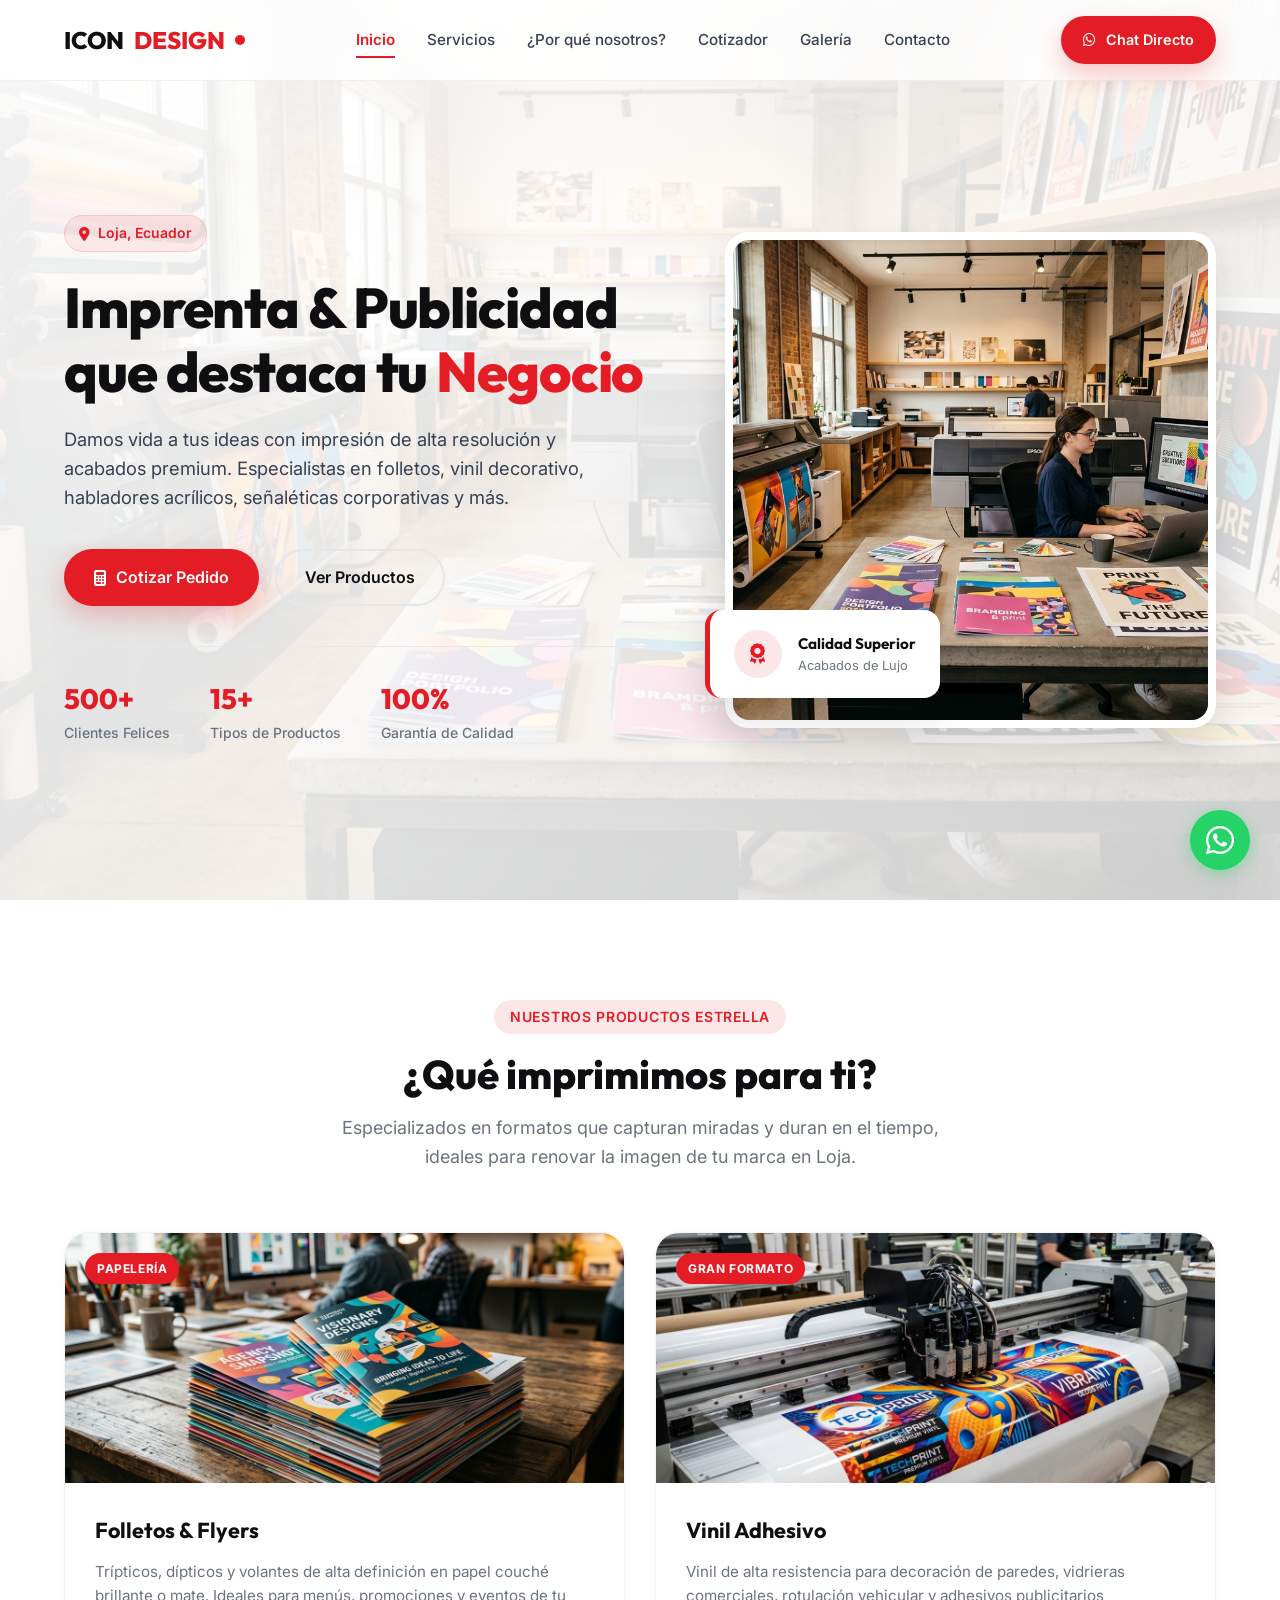
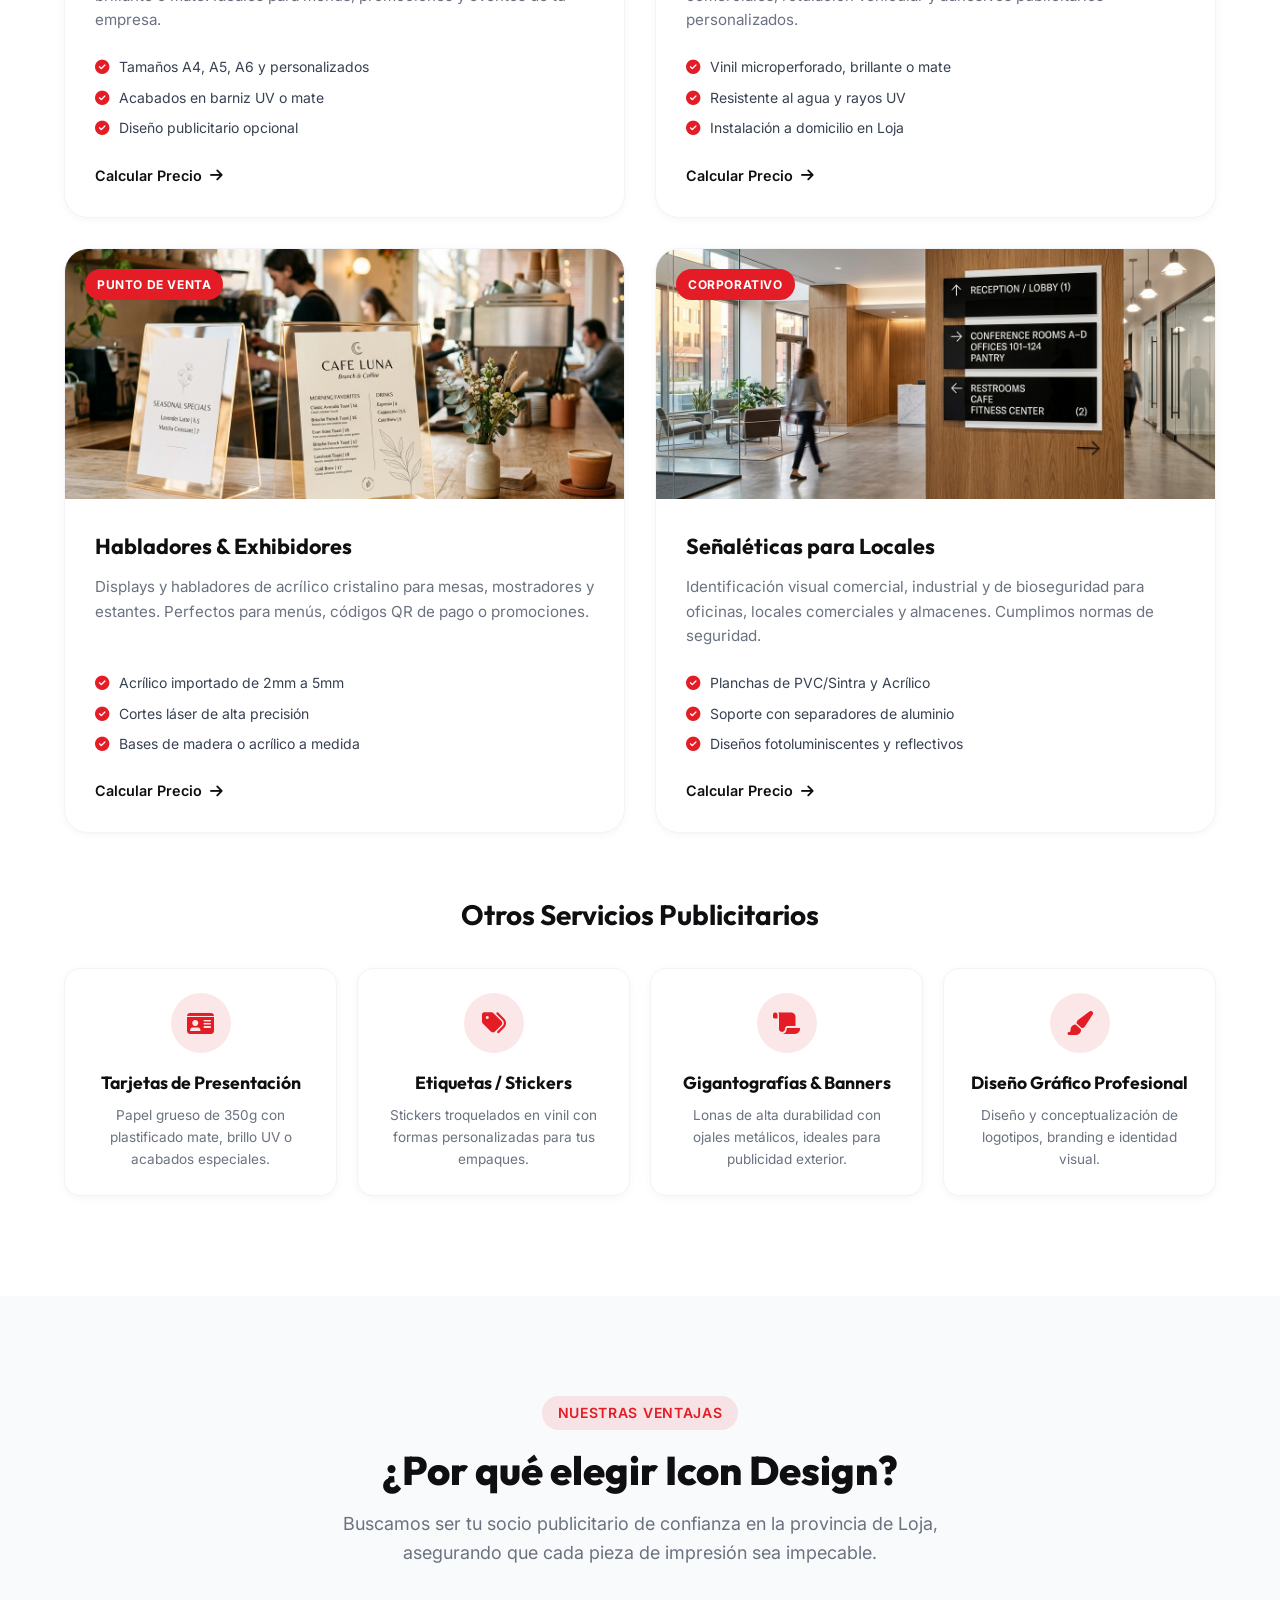
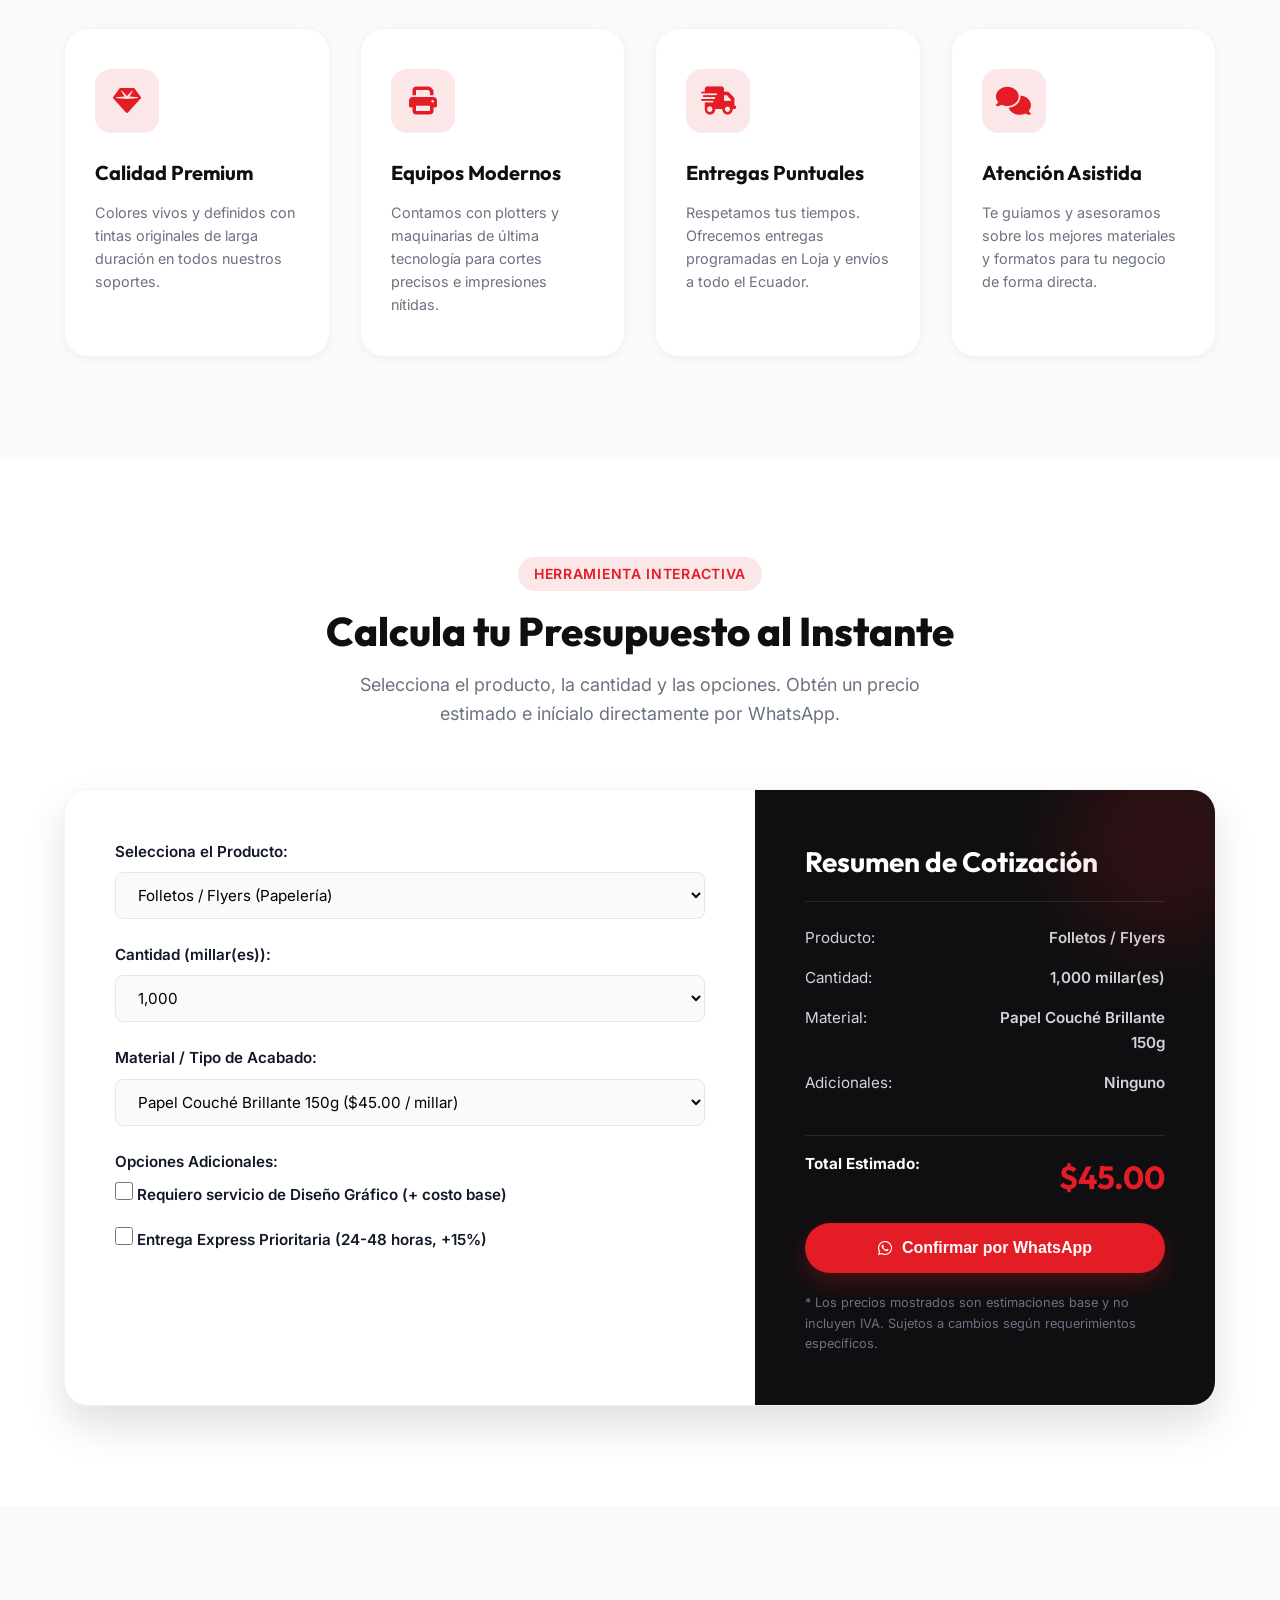
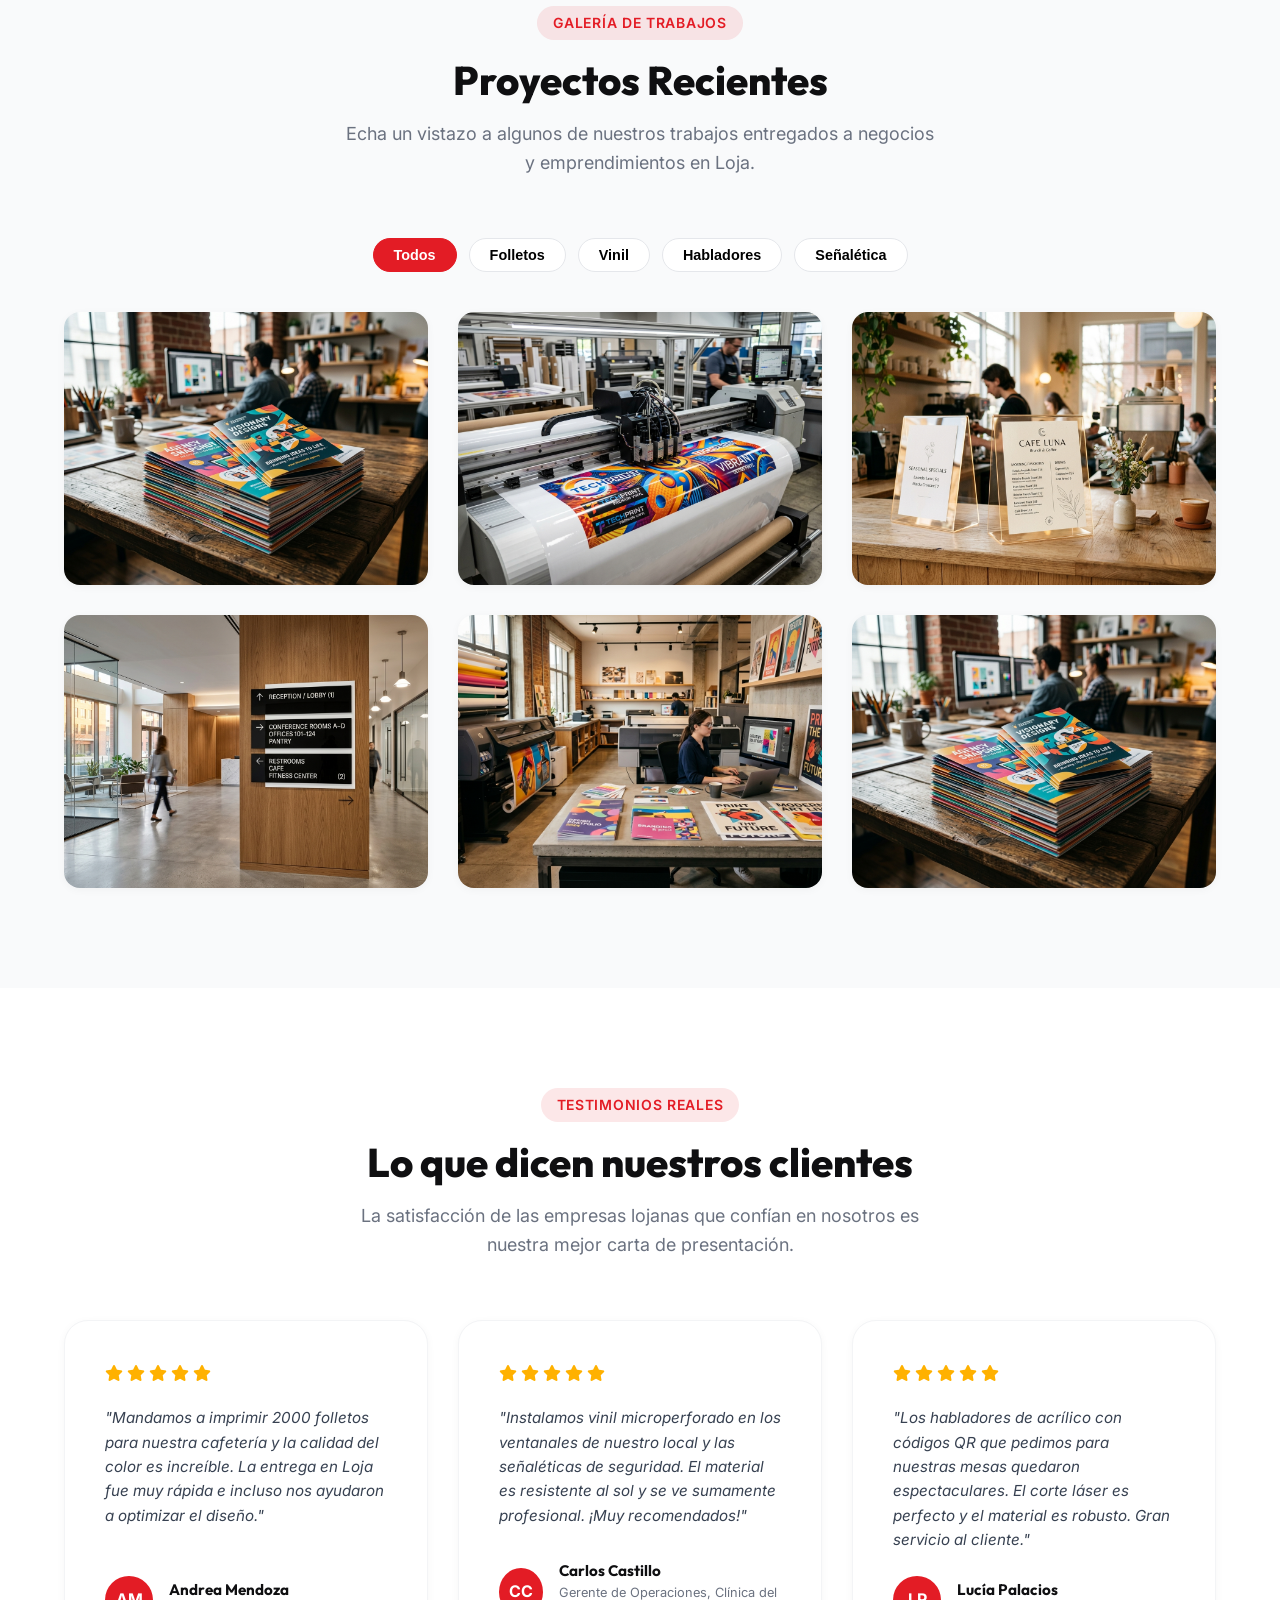
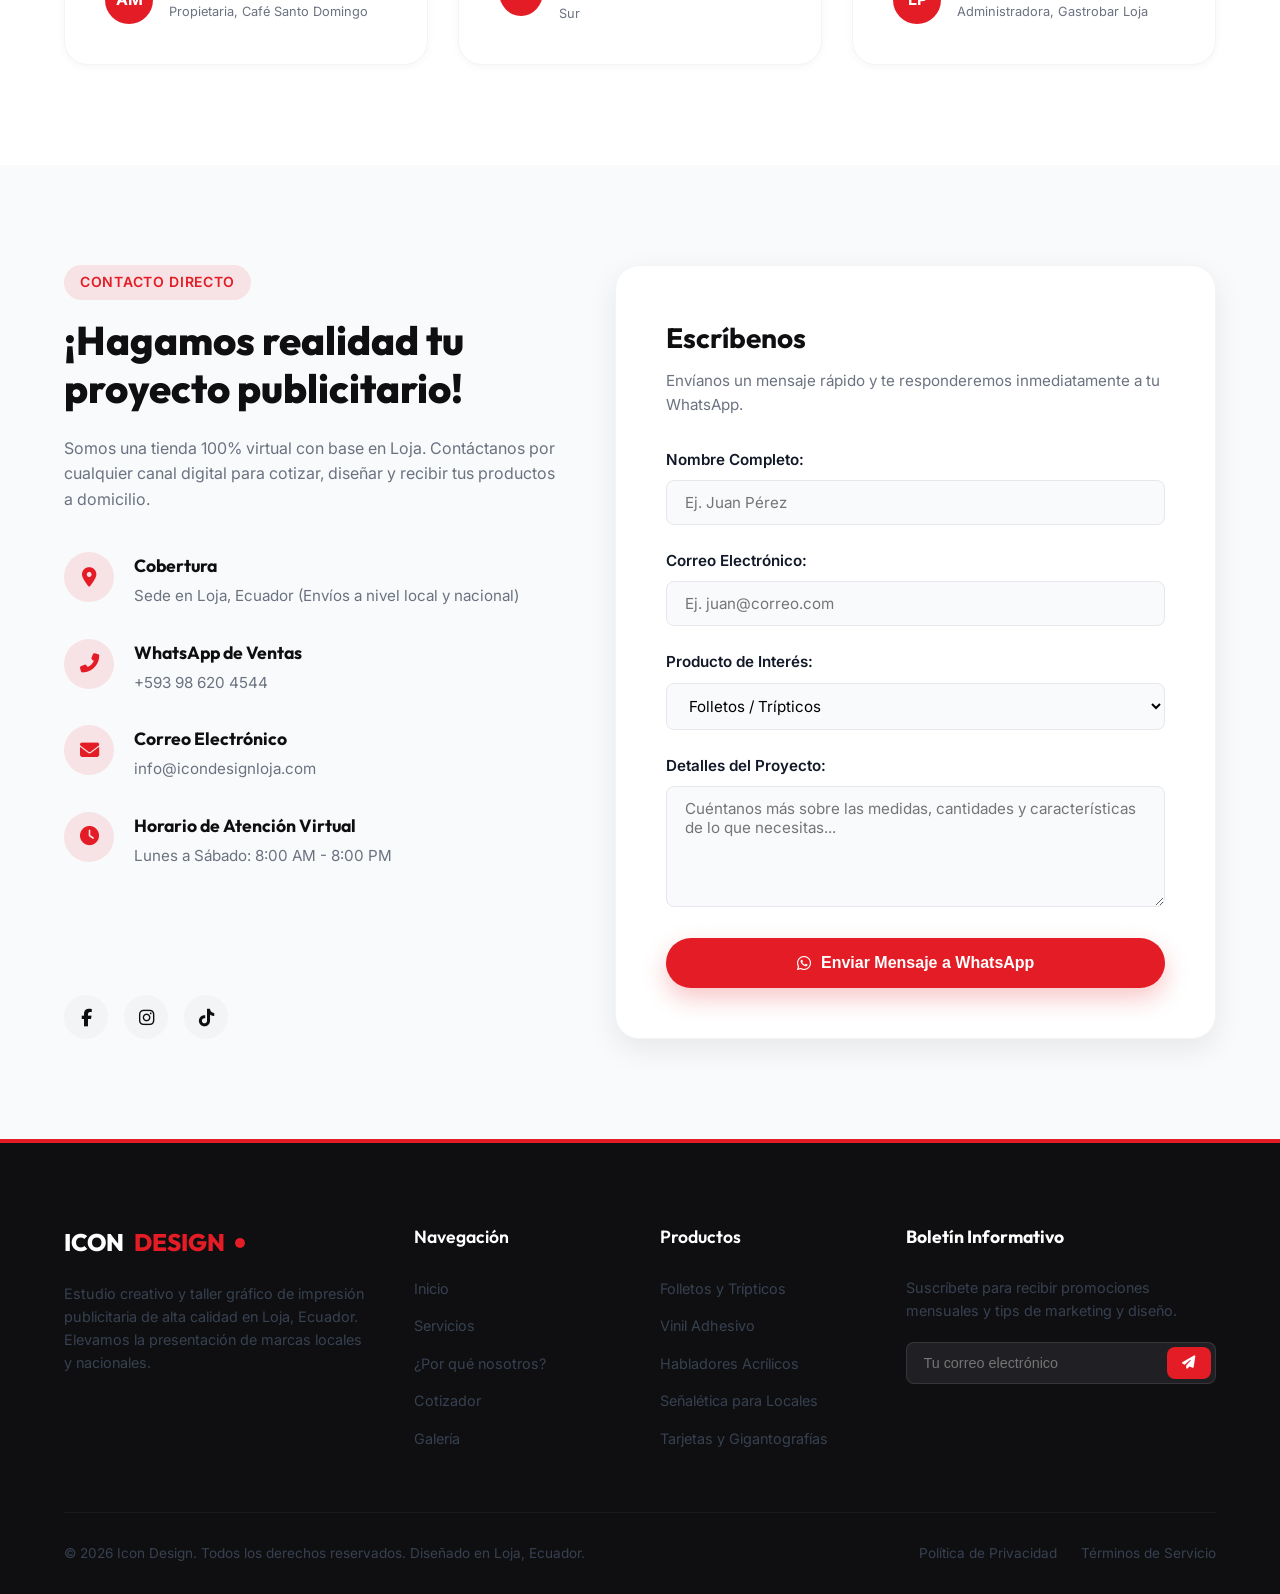
==== index.html @ 3ec3d358 "Estructura Incial" ====
<!DOCTYPE html>
<html lang="es">
<head>
    <meta charset="UTF-8">
    <meta name="viewport" content="width=device-width, initial-scale=1.0">
    <title>Icon Design - Imprenta & Publicidad en Loja, Ecuador</title>
    <meta name="description" content="Diseño e impresión publicitaria de alta calidad en Loja, Ecuador. Expertos en folletos, vinil adhesivo, habladores, señaléticas para locales y más. ¡Cotiza hoy mismo!">
    <meta name="keywords" content="imprenta loja, publicidad loja, impresion folletos loja, vinil publicitario loja, habladores acrilico, senaletica locales, diseno grafico loja, icon design loja">
    <meta name="author" content="Icon Design">
    
    <!-- Open Graph Meta Tags -->
    <meta property="og:title" content="Icon Design | Publicidad e Imprenta en Loja">
    <meta property="og:description" content="Expertos en folletos, vinil, habladores y señaléticas. Impresión premium con envíos a nivel nacional.">
    <meta property="og:type" content="website">
    <meta property="og:image" content="assets/hero.jpg">
    
    <!-- Favicon -->
    <link rel="shortcut icon" href="favicon.ico" type="image/x-icon">
    
    <!-- FontAwesome for Icons -->
    <link rel="stylesheet" href="https://cdnjs.cloudflare.com/ajax/libs/font-awesome/6.4.0/css/all.min.css">
    
    <!-- Custom CSS -->
    <link rel="stylesheet" href="css/style.css">
</head>
<body>

    <!-- Header Navigation -->
    <header class="header" id="header">
        <div class="container">
            <div class="nav-wrapper">
                <a href="#inicio" class="logo" id="logoLink">
                    ICON <span>DESIGN</span><span class="logo-dot"></span>
                </a>
                
                <nav class="nav-menu" id="navMenu">
                    <a href="#inicio" class="nav-link active">Inicio</a>
                    <a href="#servicios" class="nav-link">Servicios</a>
                    <a href="#elegirnos" class="nav-link">¿Por qué nosotros?</a>
                    <a href="#cotizador" class="nav-link">Cotizador</a>
                    <a href="#galeria" class="nav-link">Galería</a>
                    <a href="#contacto" class="nav-link">Contacto</a>
                </nav>
                
                <div class="nav-cta">
                    <a href="https://wa.me/593986204544?text=Hola,%20quisiera%20saber%20mas%20informacion%20de%20sus%20servicios" target="_blank" class="btn btn-primary nav-btn" id="headerWhatsappBtn">
                        <i class="fab fa-whatsapp"></i> Chat Directo
                    </a>
                </div>
                
                <button class="menu-toggle" id="menuToggle" aria-label="Abrir Menú de Navegación">
                    <i class="fas fa-bars"></i>
                </button>
            </div>
        </div>
    </header>

    <!-- Hero Section -->
    <section class="hero" id="inicio">
        <div class="container">
            <div class="hero-grid">
                <div class="hero-content">
                    <div class="hero-location" id="heroLocationTag">
                        <i class="fas fa-map-marker-alt"></i> Loja, Ecuador
                    </div>
                    <h1 class="hero-title" id="heroHeading">
                        Imprenta & Publicidad que destaca tu <span>Negocio</span>
                    </h1>
                    <p class="hero-description" id="heroDesc">
                        Damos vida a tus ideas con impresión de alta resolución y acabados premium. Especialistas en folletos, vinil decorativo, habladores acrílicos, señaléticas corporativas y más.
                    </p>
                    <div class="hero-actions">
                        <a href="#cotizador" class="btn btn-primary" id="heroPrimaryCta">
                            <i class="fas fa-calculator"></i> Cotizar Pedido
                        </a>
                        <a href="#servicios" class="btn btn-secondary" id="heroSecondaryCta">
                            Ver Productos
                        </a>
                    </div>
                    <div class="hero-stats">
                        <div class="stat-item">
                            <h4 id="statProjects">500+</h4>
                            <p>Clientes Felices</p>
                        </div>
                        <div class="stat-item">
                            <h4 id="statProductsQty">15+</h4>
                            <p>Tipos de Productos</p>
                        </div>
                        <div class="stat-item">
                            <h4 id="statQuality">100%</h4>
                            <p>Garantía de Calidad</p>
                        </div>
                    </div>
                </div>
                
                <div class="hero-badge-container">
                    <div class="hero-image-wrapper">
                        <img src="assets/hero.jpg" alt="Estudio de Impresión Icon Design en Loja" id="heroMainImage">
                    </div>
                    <div class="hero-floating-badge" id="heroFloatingWidget">
                        <div class="floating-icon">
                            <i class="fas fa-award"></i>
                        </div>
                        <div class="floating-text">
                            <h5>Calidad Superior</h5>
                            <p>Acabados de Lujo</p>
                        </div>
                    </div>
                </div>
            </div>
        </div>
    </section>

    <!-- Services / Products Section -->
    <section class="section" id="servicios">
        <div class="container">
            <div class="text-center">
                <span class="badge">Nuestros Productos Estrella</span>
                <h2 class="section-title" id="servicesTitle">¿Qué imprimimos para ti?</h2>
                <p class="section-subtitle" id="servicesSub">Especializados en formatos que capturan miradas y duran en el tiempo, ideales para renovar la imagen de tu marca en Loja.</p>
            </div>
            
            <div class="services-grid">
                <!-- Product 1: Folletos -->
                <div class="service-card" id="cardFolletos">
                    <div class="service-img-wrapper">
                        <span class="service-tag">Papelería</span>
                        <img src="assets/folletos.jpg" alt="Impresión de folletos y flyers premium">
                    </div>
                    <div class="service-content">
                        <h3 class="service-title">Folletos & Flyers</h3>
                        <p class="service-description">Trípticos, dípticos y volantes de alta definición en papel couché brillante o mate. Ideales para menús, promociones y eventos de tu empresa.</p>
                        <ul class="service-features">
                            <li><i class="fas fa-check-circle"></i> Tamaños A4, A5, A6 y personalizados</li>
                            <li><i class="fas fa-check-circle"></i> Acabados en barniz UV o mate</li>
                            <li><i class="fas fa-check-circle"></i> Diseño publicitario opcional</li>
                        </ul>
                        <a href="#cotizador" class="service-link">Calcular Precio <i class="fas fa-arrow-right"></i></a>
                    </div>
                </div>
                
                <!-- Product 2: Vinil -->
                <div class="service-card" id="cardVinil">
                    <div class="service-img-wrapper">
                        <span class="service-tag">Gran Formato</span>
                        <img src="assets/vinil.jpg" alt="Vinil adhesivo publicitario y decorativo">
                    </div>
                    <div class="service-content">
                        <h3 class="service-title">Vinil Adhesivo</h3>
                        <p class="service-description">Vinil de alta resistencia para decoración de paredes, vidrieras comerciales, rotulación vehicular y adhesivos publicitarios personalizados.</p>
                        <ul class="service-features">
                            <li><i class="fas fa-check-circle"></i> Vinil microperforado, brillante o mate</li>
                            <li><i class="fas fa-check-circle"></i> Resistente al agua y rayos UV</li>
                            <li><i class="fas fa-check-circle"></i> Instalación a domicilio en Loja</li>
                        </ul>
                        <a href="#cotizador" class="service-link">Calcular Precio <i class="fas fa-arrow-right"></i></a>
                    </div>
                </div>
                
                <!-- Product 3: Habladores -->
                <div class="service-card" id="cardHabladores">
                    <div class="service-img-wrapper">
                        <span class="service-tag">Punto de Venta</span>
                        <img src="assets/habladores.jpg" alt="Habladores y exhibidores acrílicos para locales">
                    </div>
                    <div class="service-content">
                        <h3 class="service-title">Habladores & Exhibidores</h3>
                        <p class="service-description">Displays y habladores de acrílico cristalino para mesas, mostradores y estantes. Perfectos para menús, códigos QR de pago o promociones.</p>
                        <ul class="service-features">
                            <li><i class="fas fa-check-circle"></i> Acrílico importado de 2mm a 5mm</li>
                            <li><i class="fas fa-check-circle"></i> Cortes láser de alta precisión</li>
                            <li><i class="fas fa-check-circle"></i> Bases de madera o acrílico a medida</li>
                        </ul>
                        <a href="#cotizador" class="service-link">Calcular Precio <i class="fas fa-arrow-right"></i></a>
                    </div>
                </div>
                
                <!-- Product 4: Señaléticas -->
                <div class="service-card" id="cardSenaletica">
                    <div class="service-img-wrapper">
                        <span class="service-tag">Corporativo</span>
                        <img src="assets/senaletica.jpg" alt="Señalética e identificación para locales y oficinas">
                    </div>
                    <div class="service-content">
                        <h3 class="service-title">Señaléticas para Locales</h3>
                        <p class="service-description">Identificación visual comercial, industrial y de bioseguridad para oficinas, locales comerciales y almacenes. Cumplimos normas de seguridad.</p>
                        <ul class="service-features">
                            <li><i class="fas fa-check-circle"></i> Planchas de PVC/Sintra y Acrílico</li>
                            <li><i class="fas fa-check-circle"></i> Soporte con separadores de aluminio</li>
                            <li><i class="fas fa-check-circle"></i> Diseños fotoluminiscentes y reflectivos</li>
                        </ul>
                        <a href="#cotizador" class="service-link">Calcular Precio <i class="fas fa-arrow-right"></i></a>
                    </div>
                </div>
            </div>

            <!-- Additional Products Grid -->
            <h3 class="other-products-title" id="otherProductsHeader">Otros Servicios Publicitarios</h3>
            <div class="other-grid">
                <div class="other-card" id="otherCardTarjetas">
                    <div class="other-icon"><i class="fas fa-id-card"></i></div>
                    <h4>Tarjetas de Presentación</h4>
                    <p>Papel grueso de 350g con plastificado mate, brillo UV o acabados especiales.</p>
                </div>
                <div class="other-card" id="otherCardEtiquetas">
                    <div class="other-icon"><i class="fas fa-tags"></i></div>
                    <h4>Etiquetas / Stickers</h4>
                    <p>Stickers troquelados en vinil con formas personalizadas para tus empaques.</p>
                </div>
                <div class="other-card" id="otherCardBanners">
                    <div class="other-icon"><i class="fas fa-scroll"></i></div>
                    <h4>Gigantografías & Banners</h4>
                    <p>Lonas de alta durabilidad con ojales metálicos, ideales para publicidad exterior.</p>
                </div>
                <div class="other-card" id="otherCardDiseno">
                    <div class="other-icon"><i class="fas fa-paint-brush"></i></div>
                    <h4>Diseño Gráfico Profesional</h4>
                    <p>Diseño y conceptualización de logotipos, branding e identidad visual.</p>
                </div>
            </div>
        </div>
    </section>

    <!-- Why Choose Us Section -->
    <section class="section section-bg" id="elegirnos">
        <div class="container">
            <div class="text-center">
                <span class="badge">Nuestras Ventajas</span>
                <h2 class="section-title" id="whyUsTitle">¿Por qué elegir Icon Design?</h2>
                <p class="section-subtitle" id="whyUsSub">Buscamos ser tu socio publicitario de confianza en la provincia de Loja, asegurando que cada pieza de impresión sea impecable.</p>
            </div>
            
            <div class="features-grid">
                <div class="feature-box" id="featBoxCalidad">
                    <div class="feature-icon-wrapper"><i class="fas fa-gem"></i></div>
                    <h3>Calidad Premium</h3>
                    <p>Colores vivos y definidos con tintas originales de larga duración en todos nuestros soportes.</p>
                </div>
                
                <div class="feature-box" id="featBoxEquipos">
                    <div class="feature-icon-wrapper"><i class="fas fa-print"></i></div>
                    <h3>Equipos Modernos</h3>
                    <p>Contamos con plotters y maquinarias de última tecnología para cortes precisos e impresiones nítidas.</p>
                </div>
                
                <div class="feature-box" id="featBoxRapidez">
                    <div class="feature-icon-wrapper"><i class="fas fa-shipping-fast"></i></div>
                    <h3>Entregas Puntuales</h3>
                    <p>Respetamos tus tiempos. Ofrecemos entregas programadas en Loja y envíos a todo el Ecuador.</p>
                </div>
                
                <div class="feature-box" id="featBoxSoporte">
                    <div class="feature-icon-wrapper"><i class="fas fa-comments"></i></div>
                    <h3>Atención Asistida</h3>
                    <p>Te guiamos y asesoramos sobre los mejores materiales y formatos para tu negocio de forma directa.</p>
                </div>
            </div>
        </div>
    </section>

    <!-- Price Calculator Section -->
    <section class="section" id="cotizador">
        <div class="container">
            <div class="text-center">
                <span class="badge">Herramienta Interactiva</span>
                <h2 class="section-title" id="calcTitle">Calcula tu Presupuesto al Instante</h2>
                <p class="section-subtitle" id="calcSub">Selecciona el producto, la cantidad y las opciones. Obtén un precio estimado e inícialo directamente por WhatsApp.</p>
            </div>
            
            <div class="calculator-box" id="calculatorWidget">
                <!-- Form Area -->
                <div class="calc-form">
                    <div class="form-group">
                        <label for="calcProduct">Selecciona el Producto:</label>
                        <select class="form-control" id="calcProduct">
                            <option value="folletos">Folletos / Flyers (Papelería)</option>
                            <option value="vinil">Vinil Adhesivo (Gran Formato)</option>
                            <option value="habladores">Habladores Acrílicos (Punto de Venta)</option>
                            <option value="senaletica">Señaléticas / Rótulos (Locales)</option>
                        </select>
                    </div>
                    
                    <div class="form-group">
                        <label for="calcQuantity" id="labelQuantity">Cantidad:</label>
                        <select class="form-control" id="calcQuantity">
                            <!-- Dynamic populated by JS -->
                        </select>
                    </div>
                    
                    <div class="form-group">
                        <label for="calcMaterial">Material / Tipo de Acabado:</label>
                        <select class="form-control" id="calcMaterial">
                            <!-- Dynamic populated by JS -->
                        </select>
                    </div>
                    
                    <div class="form-group">
                        <label>Opciones Adicionales:</label>
                        <div class="checkbox-group">
                            <label class="checkbox-label">
                                <input type="checkbox" id="designService">
                                Requiero servicio de Diseño Gráfico (+ costo base)
                            </label>
                            <label class="checkbox-label">
                                <input type="checkbox" id="fastDelivery">
                                Entrega Express Prioritaria (24-48 horas, +15%)
                            </label>
                        </div>
                    </div>
                </div>
                
                <!-- Summary Area -->
                <div class="calc-summary" id="calculatorSummaryPanel">
                    <div>
                        <h3 class="calc-summary-title">Resumen de Cotización</h3>
                        <ul class="summary-list">
                            <li class="summary-item">
                                <span>Producto:</span>
                                <span id="sumProduct" style="font-weight:600;">Folletos</span>
                            </li>
                            <li class="summary-item">
                                <span>Cantidad:</span>
                                <span id="sumQty" style="font-weight:600;">1,000 millares</span>
                            </li>
                            <li class="summary-item">
                                <span>Material:</span>
                                <span id="sumMaterial" style="font-weight:600; text-align:right; max-width:180px;">Couché 150g</span>
                            </li>
                            <li class="summary-item">
                                <span>Adicionales:</span>
                                <span id="sumExtras" style="font-weight:600;">Ninguno</span>
                            </li>
                        </ul>
                    </div>
                    
                    <div>
                        <div class="summary-item total">
                            <span>Total Estimado:</span>
                            <span id="sumTotal">$0.00</span>
                        </div>
                        <button class="btn btn-primary" id="btnSendQuote" style="width: 100%; margin-top: 20px;">
                            <i class="fab fa-whatsapp"></i> Confirmar por WhatsApp
                        </button>
                        <p class="calc-disclaimer">* Los precios mostrados son estimaciones base y no incluyen IVA. Sujetos a cambios según requerimientos específicos.</p>
                    </div>
                </div>
            </div>
        </div>
    </section>

    <!-- Portfolio Gallery Section -->
    <section class="section section-bg" id="galeria">
        <div class="container">
            <div class="text-center">
                <span class="badge">Galería de Trabajos</span>
                <h2 class="section-title" id="galleryTitle">Proyectos Recientes</h2>
                <p class="section-subtitle" id="gallerySub">Echa un vistazo a algunos de nuestros trabajos entregados a negocios y emprendimientos en Loja.</p>
            </div>
            
            <!-- Filter Controls -->
            <div class="gallery-filters" id="galleryFiltersContainer">
                <button class="filter-btn active" data-filter="all">Todos</button>
                <button class="filter-btn" data-filter="folletos">Folletos</button>
                <button class="filter-btn" data-filter="vinil">Vinil</button>
                <button class="filter-btn" data-filter="habladores">Habladores</button>
                <button class="filter-btn" data-filter="senaletica">Señalética</button>
            </div>
            
            <!-- Gallery Grid -->
            <div class="gallery-grid" id="galleryItemsContainer">
                <!-- Item 1: Folletos -->
                <div class="gallery-item" data-category="folletos" id="galItem1">
                    <img src="assets/folletos.jpg" alt="Impresión de folletos corporativos para marca local">
                    <div class="gallery-overlay">
                        <div class="gallery-info">
                            <p>Folletos</p>
                            <h4>Dípticos Corporativos</h4>
                        </div>
                    </div>
                </div>
                
                <!-- Item 2: Vinil -->
                <div class="gallery-item" data-category="vinil" id="galItem2">
                    <img src="assets/vinil.jpg" alt="Vinil impreso a gran escala e instalado">
                    <div class="gallery-overlay">
                        <div class="gallery-info">
                            <p>Vinil</p>
                            <h4>Vinil Adhesivo de Pared</h4>
                        </div>
                    </div>
                </div>
                
                <!-- Item 3: Habladores -->
                <div class="gallery-item" data-category="habladores" id="galItem3">
                    <img src="assets/habladores.jpg" alt="Habladores en mesas de restaurante en Loja">
                    <div class="gallery-overlay">
                        <div class="gallery-info">
                            <p>Habladores</p>
                            <h4>Menús QR en Acrílico</h4>
                        </div>
                    </div>
                </div>
                
                <!-- Item 4: Senaletica -->
                <div class="gallery-item" data-category="senaletica" id="galItem4">
                    <img src="assets/senaletica.jpg" alt="Señalética interior instalada en oficinas">
                    <div class="gallery-overlay">
                        <div class="gallery-info">
                            <p>Señalética</p>
                            <h4>Señalética Corporativa PVC</h4>
                        </div>
                    </div>
                </div>
                
                <!-- Item 5: Hero / Estudio -->
                <div class="gallery-item" data-category="vinil" id="galItem5">
                    <img src="assets/hero.jpg" alt="Impresiones en plotter listas para entrega">
                    <div class="gallery-overlay">
                        <div class="gallery-info">
                            <p>Vinil</p>
                            <h4>Impresión de Gran Resolución</h4>
                        </div>
                    </div>
                </div>
                
                <!-- Item 6: Folletos 2 (Re-used for completeness) -->
                <div class="gallery-item" data-category="folletos" id="galItem6">
                    <img src="assets/folletos.jpg" alt="Volantes publicitarios promocionales">
                    <div class="gallery-overlay">
                        <div class="gallery-info">
                            <p>Folletos</p>
                            <h4>Flyers Promocionales 150g</h4>
                        </div>
                    </div>
                </div>
            </div>
        </div>
    </section>

    <!-- Testimonials Section -->
    <section class="section" id="testimonios">
        <div class="container">
            <div class="text-center">
                <span class="badge">Testimonios Reales</span>
                <h2 class="section-title" id="testimonialsTitle">Lo que dicen nuestros clientes</h2>
                <p class="section-subtitle" id="testimonialsSub">La satisfacción de las empresas lojanas que confían en nosotros es nuestra mejor carta de presentación.</p>
            </div>
            
            <div class="testimonials-grid" id="testimonialsContainer">
                <!-- Testimonial 1 -->
                <div class="testimonial-card" id="testCard1">
                    <div>
                        <div class="testimonial-stars">
                            <i class="fas fa-star"></i>
                            <i class="fas fa-star"></i>
                            <i class="fas fa-star"></i>
                            <i class="fas fa-star"></i>
                            <i class="fas fa-star"></i>
                        </div>
                        <p class="testimonial-text">"Mandamos a imprimir 2000 folletos para nuestra cafetería y la calidad del color es increíble. La entrega en Loja fue muy rápida e incluso nos ayudaron a optimizar el diseño."</p>
                    </div>
                    <div class="testimonial-user">
                        <div class="user-avatar">AM</div>
                        <div class="user-info">
                            <h5>Andrea Mendoza</h5>
                            <p>Propietaria, Café Santo Domingo</p>
                        </div>
                    </div>
                </div>
                
                <!-- Testimonial 2 -->
                <div class="testimonial-card" id="testCard2">
                    <div>
                        <div class="testimonial-stars">
                            <i class="fas fa-star"></i>
                            <i class="fas fa-star"></i>
                            <i class="fas fa-star"></i>
                            <i class="fas fa-star"></i>
                            <i class="fas fa-star"></i>
                        </div>
                        <p class="testimonial-text">"Instalamos vinil microperforado en los ventanales de nuestro local y las señaléticas de seguridad. El material es resistente al sol y se ve sumamente profesional. ¡Muy recomendados!"</p>
                    </div>
                    <div class="testimonial-user">
                        <div class="user-avatar">CC</div>
                        <div class="user-info">
                            <h5>Carlos Castillo</h5>
                            <p>Gerente de Operaciones, Clínica del Sur</p>
                        </div>
                    </div>
                </div>
                
                <!-- Testimonial 3 -->
                <div class="testimonial-card" id="testCard3">
                    <div>
                        <div class="testimonial-stars">
                            <i class="fas fa-star"></i>
                            <i class="fas fa-star"></i>
                            <i class="fas fa-star"></i>
                            <i class="fas fa-star"></i>
                            <i class="fas fa-star"></i>
                        </div>
                        <p class="testimonial-text">"Los habladores de acrílico con códigos QR que pedimos para nuestras mesas quedaron espectaculares. El corte láser es perfecto y el material es robusto. Gran servicio al cliente."</p>
                    </div>
                    <div class="testimonial-user">
                        <div class="user-avatar">LP</div>
                        <div class="user-info">
                            <h5>Lucía Palacios</h5>
                            <p>Administradora, Gastrobar Loja</p>
                        </div>
                    </div>
                </div>
            </div>
        </div>
    </section>

    <!-- Contact & Location Section -->
    <section class="section section-bg" id="contacto">
        <div class="container">
            <div class="contact-grid">
                <!-- Details & Maps -->
                <div class="contact-info" id="contactDetailsPanel">
                    <div>
                        <span class="badge">Contacto Directo</span>
                        <h2 class="section-title" style="text-align: left; margin-bottom: 24px;">¡Hagamos realidad tu proyecto publicitario!</h2>
                        <p style="color: var(--gray-500); margin-bottom: 40px;">Somos una tienda 100% virtual con base en Loja. Contáctanos por cualquier canal digital para cotizar, diseñar y recibir tus productos a domicilio.</p>
                        
                        <div class="contact-item">
                            <div class="contact-item-icon"><i class="fas fa-map-marker-alt"></i></div>
                            <div class="contact-item-text">
                                <h4>Cobertura</h4>
                                <p>Sede en Loja, Ecuador (Envíos a nivel local y nacional)</p>
                            </div>
                        </div>
                        
                        <div class="contact-item">
                            <div class="contact-item-icon"><i class="fas fa-phone-alt"></i></div>
                            <div class="contact-item-text">
                                <h4>WhatsApp de Ventas</h4>
                                <p>+593 98 620 4544</p>
                            </div>
                        </div>
                        
                        <div class="contact-item">
                            <div class="contact-item-icon"><i class="fas fa-envelope"></i></div>
                            <div class="contact-item-text">
                                <h4>Correo Electrónico</h4>
                                <p>info@icondesignloja.com</p>
                            </div>
                        </div>
                        
                        <div class="contact-item">
                            <div class="contact-item-icon"><i class="fas fa-clock"></i></div>
                            <div class="contact-item-text">
                                <h4>Horario de Atención Virtual</h4>
                                <p>Lunes a Sábado: 8:00 AM - 8:00 PM</p>
                            </div>
                        </div>
                    </div>
                    
                    <div class="social-links">
                        <a href="https://facebook.com" target="_blank" class="social-btn" aria-label="Siguenos en Facebook"><i class="fab fa-facebook-f"></i></a>
                        <a href="https://instagram.com" target="_blank" class="social-btn" aria-label="Siguenos en Instagram"><i class="fab fa-instagram"></i></a>
                        <a href="https://tiktok.com" target="_blank" class="social-btn" aria-label="Siguenos en TikTok"><i class="fab fa-tiktok"></i></a>
                    </div>
                </div>
                
                <!-- Contact Form Box -->
                <div class="contact-form-box" id="contactFormContainer">
                    <h3>Escríbenos</h3>
                    <p>Envíanos un mensaje rápido y te responderemos inmediatamente a tu WhatsApp.</p>
                    
                    <form id="contactForm">
                        <div class="form-group">
                            <label for="contactName">Nombre Completo:</label>
                            <input type="text" class="form-control" id="contactName" placeholder="Ej. Juan Pérez" required>
                        </div>
                        
                        <div class="form-group">
                            <label for="contactEmail">Correo Electrónico:</label>
                            <input type="email" class="form-control" id="contactEmail" placeholder="Ej. juan@correo.com" required>
                        </div>
                        
                        <div class="form-group">
                            <label for="contactProductType">Producto de Interés:</label>
                            <select class="form-control" id="contactProductType">
                                <option value="Folletos">Folletos / Trípticos</option>
                                <option value="Vinil Publicitario">Vinil Publicitario / Decorativo</option>
                                <option value="Habladores">Habladores / Exhibidores Acrílicos</option>
                                <option value="Señalética">Señalética de Seguridad o Local</option>
                                <option value="Otro">Otro producto / Consulta general</option>
                            </select>
                        </div>
                        
                        <div class="form-group">
                            <label for="contactMessage">Detalles del Proyecto:</label>
                            <textarea class="form-control" id="contactMessage" rows="5" placeholder="Cuéntanos más sobre las medidas, cantidades y características de lo que necesitas..." required></textarea>
                        </div>
                        
                        <button type="submit" class="btn btn-primary" style="width: 100%;" id="btnSubmitContactForm">
                            <i class="fab fa-whatsapp"></i> Enviar Mensaje a WhatsApp
                        </button>
                    </form>
                </div>
            </div>
        </div>
    </section>

    <!-- Footer Section -->
    <footer class="footer" id="footer">
        <div class="container">
            <div class="footer-grid">
                <div class="footer-brand">
                    <a href="#inicio" class="logo">
                        ICON <span>DESIGN</span><span class="logo-dot"></span>
                    </a>
                    <p style="margin-top: 15px;">Estudio creativo y taller gráfico de impresión publicitaria de alta calidad en Loja, Ecuador. Elevamos la presentación de marcas locales y nacionales.</p>
                </div>
                
                <div class="footer-links">
                    <h4>Navegación</h4>
                    <ul>
                        <li><a href="#inicio">Inicio</a></li>
                        <li><a href="#servicios">Servicios</a></li>
                        <li><a href="#elegirnos">¿Por qué nosotros?</a></li>
                        <li><a href="#cotizador">Cotizador</a></li>
                        <li><a href="#galeria">Galería</a></li>
                    </ul>
                </div>
                
                <div class="footer-links">
                    <h4>Productos</h4>
                    <ul>
                        <li><a href="#servicios">Folletos y Trípticos</a></li>
                        <li><a href="#servicios">Vinil Adhesivo</a></li>
                        <li><a href="#servicios">Habladores Acrílicos</a></li>
                        <li><a href="#servicios">Señalética para Locales</a></li>
                        <li><a href="#servicios">Tarjetas y Gigantografías</a></li>
                    </ul>
                </div>
                
                <div class="footer-newsletter">
                    <h4>Boletín Informativo</h4>
                    <p>Suscríbete para recibir promociones mensuales y tips de marketing y diseño.</p>
                    <form class="newsletter-form" id="newsletterForm" onsubmit="event.preventDefault(); alert('¡Gracias por suscribirte!'); this.reset();">
                        <input type="email" placeholder="Tu correo electrónico" aria-label="Tu correo electrónico" required>
                        <button type="submit" class="newsletter-btn" aria-label="Suscribirse"><i class="fas fa-paper-plane"></i></button>
                    </form>
                </div>
            </div>
            
            <div class="footer-bottom">
                <p>&copy; 2026 Icon Design. Todos los derechos reservados. Diseñado en Loja, Ecuador.</p>
                <div class="footer-bottom-links">
                    <a href="#">Política de Privacidad</a>
                    <a href="#">Términos de Servicio</a>
                </div>
            </div>
        </div>
    </footer>

    <!-- Floating WhatsApp Button -->
    <a href="https://wa.me/593986204544?text=Hola%20Icon%20Design,%20quisiera%20hacer%20una%20consulta." target="_blank" class="whatsapp-float" aria-label="Escríbenos por WhatsApp" id="floatingWhatsappIcon">
        <i class="fab fa-whatsapp"></i>
    </a>

    <!-- Custom JS -->
    <script src="js/main.js"></script>
</body>
</html>
---- css/style.css ----
/* CSS Custom Styles for Icon Design Landing Page */

@import url('https://fonts.googleapis.com/css2?family=Inter:wght@300;400;500;600;700&family=Outfit:wght@400;500;600;700;800&display=swap');

:root {
    --primary: #e31c25;
    --primary-hover: #c1121b;
    --primary-light: rgba(227, 28, 37, 0.1);
    --primary-glow: rgba(227, 28, 37, 0.4);
    --dark: #0f0f11;
    --dark-light: #1f1f24;
    --light: #ffffff;
    --gray-50: #f9fafb;
    --gray-100: #f3f4f6;
    --gray-200: #e5e7eb;
    --gray-300: #d1d5db;
    --gray-500: #6b7280;
    --gray-700: #374151;
    --gray-900: #111827;
    
    --font-title: 'Outfit', sans-serif;
    --font-body: 'Inter', sans-serif;
    --transition: all 0.4s cubic-bezier(0.16, 1, 0.3, 1);
    --shadow-sm: 0 2px 8px rgba(0,0,0,0.04);
    --shadow-md: 0 10px 30px rgba(0,0,0,0.08);
    --shadow-lg: 0 20px 40px rgba(0,0,0,0.12);
    --shadow-primary: 0 10px 25px rgba(227, 28, 37, 0.25);
    
    --border-radius-sm: 8px;
    --border-radius-md: 16px;
    --border-radius-lg: 24px;
    --border-radius-full: 9999px;
}

/* Base Styles */
* {
    margin: 0;
    padding: 0;
    box-sizing: border-box;
}

html {
    scroll-behavior: smooth;
    scroll-padding-top: 80px;
}

body {
    font-family: var(--font-body);
    background-color: var(--light);
    color: var(--gray-700);
    line-height: 1.6;
    overflow-x: hidden;
}

h1, h2, h3, h4, h5, h6 {
    font-family: var(--font-title);
    color: var(--dark);
    font-weight: 700;
}

a {
    text-decoration: none;
    color: inherit;
    transition: var(--transition);
}

img {
    max-width: 100%;
    height: auto;
    display: block;
}

/* Custom Scrollbar */
::-webkit-scrollbar {
    width: 8px;
}
::-webkit-scrollbar-track {
    background: var(--gray-100);
}
::-webkit-scrollbar-thumb {
    background: var(--gray-300);
    border-radius: var(--border-radius-full);
}
::-webkit-scrollbar-thumb:hover {
    background: var(--primary);
}

/* Utilities */
.container {
    width: 100%;
    max-width: 1200px;
    margin: 0 auto;
    padding: 0 24px;
}

.section {
    padding: 100px 0;
}

.section-bg {
    background-color: var(--gray-50);
}

.text-center {
    text-align: center;
}

.badge {
    display: inline-block;
    padding: 6px 16px;
    background-color: var(--primary-light);
    color: var(--primary);
    border-radius: var(--border-radius-full);
    font-size: 0.875rem;
    font-weight: 600;
    letter-spacing: 0.05em;
    text-transform: uppercase;
    margin-bottom: 16px;
}

.section-title {
    font-size: 2.5rem;
    font-weight: 800;
    margin-bottom: 16px;
    line-height: 1.2;
}

.section-subtitle {
    font-size: 1.125rem;
    color: var(--gray-500);
    max-width: 600px;
    margin: 0 auto 60px auto;
}

/* Buttons */
.btn {
    display: inline-flex;
    align-items: center;
    justify-content: center;
    gap: 10px;
    padding: 14px 28px;
    font-size: 1rem;
    font-weight: 600;
    border-radius: var(--border-radius-full);
    transition: var(--transition);
    cursor: pointer;
    border: 2px solid transparent;
}

.btn-primary {
    background-color: var(--primary);
    color: var(--light);
    box-shadow: var(--shadow-primary);
}

.btn-primary:hover {
    background-color: var(--primary-hover);
    transform: translateY(-2px);
    box-shadow: 0 12px 30px rgba(227, 28, 37, 0.35);
}

.btn-secondary {
    background-color: transparent;
    color: var(--dark);
    border-color: var(--gray-200);
}

.btn-secondary:hover {
    background-color: var(--gray-50);
    border-color: var(--dark);
    transform: translateY(-2px);
}

.btn-white {
    background-color: var(--light);
    color: var(--dark);
    box-shadow: var(--shadow-md);
}

.btn-white:hover {
    background-color: var(--gray-100);
    transform: translateY(-2px);
}

.btn-outline-white {
    background-color: transparent;
    color: var(--light);
    border-color: rgba(255,255,255,0.4);
}

.btn-outline-white:hover {
    background-color: var(--light);
    color: var(--dark);
    border-color: var(--light);
    transform: translateY(-2px);
}

/* Header & Navigation */
.header {
    position: fixed;
    top: 0;
    left: 0;
    width: 100%;
    z-index: 1000;
    background-color: rgba(255, 255, 255, 0.8);
    backdrop-filter: blur(16px);
    -webkit-backdrop-filter: blur(16px);
    border-bottom: 1px solid rgba(0, 0, 0, 0.05);
    transition: var(--transition);
}

.header.scrolled {
    background-color: var(--light);
    box-shadow: var(--shadow-sm);
    padding: 10px 0;
}

.nav-wrapper {
    display: flex;
    align-items: center;
    justify-content: space-between;
    height: 80px;
    transition: var(--transition);
}

.header.scrolled .nav-wrapper {
    height: 70px;
}

.logo {
    display: flex;
    align-items: center;
    gap: 10px;
    font-family: var(--font-title);
    font-size: 1.5rem;
    font-weight: 800;
    color: var(--dark);
}

.logo span {
    color: var(--primary);
}

.logo-dot {
    width: 10px;
    height: 10px;
    background-color: var(--primary);
    border-radius: 50%;
    display: inline-block;
}

.nav-menu {
    display: flex;
    align-items: center;
    gap: 32px;
}

.nav-link {
    font-size: 0.95rem;
    font-weight: 500;
    color: var(--gray-700);
    position: relative;
    padding: 6px 0;
}

.nav-link::after {
    content: '';
    position: absolute;
    bottom: 0;
    left: 0;
    width: 0;
    height: 2px;
    background-color: var(--primary);
    transition: var(--transition);
}

.nav-link:hover {
    color: var(--primary);
}

.nav-link:hover::after,
.nav-link.active::after {
    width: 100%;
}

.nav-link.active {
    color: var(--primary);
    font-weight: 600;
}

.nav-cta {
    display: flex;
    align-items: center;
    gap: 16px;
}

.nav-btn {
    padding: 10px 20px;
    font-size: 0.9rem;
}

.menu-toggle {
    display: none;
    background: none;
    border: none;
    font-size: 1.5rem;
    color: var(--dark);
    cursor: pointer;
}

/* Hero Section */
.hero {
    position: relative;
    padding-top: 180px;
    padding-bottom: 120px;
    background: linear-gradient(135deg, rgba(255,255,255,0.95) 0%, rgba(255,255,255,0.8) 100%), 
                url('../assets/hero.jpg') no-repeat center center/cover;
    background-attachment: fixed;
    min-height: 100vh;
    display: flex;
    align-items: center;
}

.hero-grid {
    display: grid;
    grid-template-columns: 1.1fr 0.9fr;
    gap: 60px;
    align-items: center;
}

.hero-content {
    animation: fadeInUp 1s ease-out;
}

.hero-location {
    display: inline-flex;
    align-items: center;
    gap: 8px;
    padding: 6px 14px;
    background-color: rgba(227, 28, 37, 0.08);
    border: 1px solid rgba(227, 28, 37, 0.15);
    border-radius: var(--border-radius-full);
    color: var(--primary);
    font-size: 0.875rem;
    font-weight: 600;
    margin-bottom: 24px;
}

.hero-title {
    font-size: 3.5rem;
    line-height: 1.15;
    font-weight: 800;
    margin-bottom: 20px;
    letter-spacing: -0.02em;
}

.hero-title span {
    color: var(--primary);
    position: relative;
    display: inline-block;
}

.hero-title span::after {
    content: '';
    position: absolute;
    bottom: 4px;
    left: 0;
    width: 100%;
    height: 8px;
    background-color: var(--primary-light);
    z-index: -1;
}

.hero-description {
    font-size: 1.15rem;
    color: var(--gray-600);
    margin-bottom: 36px;
    max-width: 550px;
}

.hero-actions {
    display: flex;
    gap: 16px;
    margin-bottom: 40px;
}

.hero-stats {
    display: flex;
    gap: 40px;
    border-top: 1px solid var(--gray-200);
    padding-top: 30px;
}

.stat-item h4 {
    font-size: 1.75rem;
    font-weight: 800;
    color: var(--primary);
}

.stat-item p {
    font-size: 0.875rem;
    color: var(--gray-500);
    font-weight: 500;
}

.hero-badge-container {
    position: relative;
    display: flex;
    justify-content: center;
    align-items: center;
    animation: float 6s ease-in-out infinite;
}

.hero-image-wrapper {
    position: relative;
    border-radius: var(--border-radius-lg);
    overflow: hidden;
    box-shadow: var(--shadow-lg);
    border: 8px solid var(--light);
}

.hero-image-wrapper img {
    width: 100%;
    height: 480px;
    object-fit: cover;
    transition: var(--transition);
}

.hero-image-wrapper:hover img {
    transform: scale(1.05);
}

.hero-floating-badge {
    position: absolute;
    bottom: 30px;
    left: -20px;
    background-color: var(--light);
    padding: 20px 24px;
    border-radius: var(--border-radius-md);
    box-shadow: var(--shadow-lg);
    display: flex;
    align-items: center;
    gap: 16px;
    border-left: 5px solid var(--primary);
    z-index: 10;
}

.floating-icon {
    width: 48px;
    height: 48px;
    background-color: var(--primary-light);
    border-radius: 50%;
    display: flex;
    align-items: center;
    justify-content: center;
    color: var(--primary);
    font-size: 1.25rem;
}

.floating-text h5 {
    font-size: 0.95rem;
    font-weight: 700;
}

.floating-text p {
    font-size: 0.8rem;
    color: var(--gray-500);
}

/* Services / Products Section */
.services-grid {
    display: grid;
    grid-template-columns: repeat(2, 1fr);
    gap: 30px;
}

.service-card {
    background-color: var(--light);
    border-radius: var(--border-radius-lg);
    overflow: hidden;
    box-shadow: var(--shadow-sm);
    border: 1px solid var(--gray-100);
    transition: var(--transition);
    display: flex;
    flex-direction: column;
}

.service-card:hover {
    transform: translateY(-8px);
    box-shadow: var(--shadow-lg);
    border-color: rgba(227, 28, 37, 0.15);
}

.service-img-wrapper {
    position: relative;
    height: 250px;
    overflow: hidden;
}

.service-img-wrapper img {
    width: 100%;
    height: 100%;
    object-fit: cover;
    transition: var(--transition);
}

.service-card:hover .service-img-wrapper img {
    transform: scale(1.08);
}

.service-tag {
    position: absolute;
    top: 20px;
    left: 20px;
    background-color: var(--primary);
    color: var(--light);
    padding: 6px 12px;
    font-size: 0.75rem;
    font-weight: 700;
    text-transform: uppercase;
    border-radius: var(--border-radius-full);
    letter-spacing: 0.05em;
    z-index: 5;
}

.service-content {
    padding: 30px;
    display: flex;
    flex-direction: column;
    flex-grow: 1;
}

.service-title {
    font-size: 1.35rem;
    margin-bottom: 12px;
    font-weight: 700;
    transition: var(--transition);
}

.service-card:hover .service-title {
    color: var(--primary);
}

.service-description {
    color: var(--gray-500);
    font-size: 0.95rem;
    margin-bottom: 24px;
    flex-grow: 1;
}

.service-features {
    list-style: none;
    margin-bottom: 24px;
    display: flex;
    flex-direction: column;
    gap: 8px;
}

.service-features li {
    display: flex;
    align-items: center;
    gap: 10px;
    font-size: 0.875rem;
    color: var(--gray-700);
}

.service-features li i {
    color: var(--primary);
    font-size: 0.9rem;
}

.service-link {
    display: inline-flex;
    align-items: center;
    gap: 8px;
    font-weight: 600;
    color: var(--dark);
    font-size: 0.9rem;
}

.service-link i {
    transition: var(--transition);
}

.service-card:hover .service-link i {
    transform: translateX(5px);
}

.service-card:hover .service-link {
    color: var(--primary);
}

/* Other Products Grid */
.other-products-title {
    margin-top: 60px;
    margin-bottom: 30px;
    font-size: 1.75rem;
    text-align: center;
}

.other-grid {
    display: grid;
    grid-template-columns: repeat(4, 1fr);
    gap: 20px;
}

.other-card {
    background-color: var(--light);
    padding: 24px;
    border-radius: var(--border-radius-md);
    border: 1px solid var(--gray-100);
    box-shadow: var(--shadow-sm);
    text-align: center;
    transition: var(--transition);
}

.other-card:hover {
    transform: translateY(-5px);
    border-color: rgba(227, 28, 37, 0.2);
    box-shadow: var(--shadow-md);
}

.other-icon {
    width: 60px;
    height: 60px;
    background-color: var(--primary-light);
    color: var(--primary);
    border-radius: 50%;
    display: flex;
    align-items: center;
    justify-content: center;
    font-size: 1.5rem;
    margin: 0 auto 16px auto;
    transition: var(--transition);
}

.other-card:hover .other-icon {
    background-color: var(--primary);
    color: var(--light);
    transform: rotateY(180deg);
}

.other-card h4 {
    font-size: 1.1rem;
    margin-bottom: 8px;
}

.other-card p {
    font-size: 0.85rem;
    color: var(--gray-500);
}

/* Quote Calculator Section */
.calculator-box {
    background-color: var(--light);
    border-radius: var(--border-radius-lg);
    box-shadow: var(--shadow-lg);
    border: 1px solid var(--gray-100);
    overflow: hidden;
    display: grid;
    grid-template-columns: 1.2fr 0.8fr;
}

.calc-form {
    padding: 50px;
}

.calc-summary {
    background-color: var(--dark);
    color: var(--light);
    padding: 50px;
    display: flex;
    flex-direction: column;
    justify-content: space-between;
    position: relative;
    overflow: hidden;
}

.calc-summary::before {
    content: '';
    position: absolute;
    top: -50px;
    right: -50px;
    width: 200px;
    height: 200px;
    background-color: rgba(227, 28, 37, 0.15);
    border-radius: 50%;
    filter: blur(40px);
}

.form-group {
    margin-bottom: 24px;
}

.form-group label {
    display: block;
    font-weight: 600;
    margin-bottom: 8px;
    color: var(--gray-900);
    font-size: 0.95rem;
}

.form-control {
    width: 100%;
    padding: 12px 18px;
    border: 1.5px solid var(--gray-200);
    border-radius: var(--border-radius-sm);
    font-family: var(--font-body);
    font-size: 0.95rem;
    outline: none;
    transition: var(--transition);
    background-color: var(--gray-50);
}

.form-control:focus {
    border-color: var(--primary);
    background-color: var(--light);
    box-shadow: 0 0 0 4px rgba(227, 28, 37, 0.1);
}

.checkbox-group {
    display: flex;
    flex-direction: column;
    gap: 12px;
}

.checkbox-label {
    display: flex;
    align-items: center;
    gap: 10px;
    font-size: 0.95rem;
    cursor: pointer;
    font-weight: 500;
}

.checkbox-label input {
    width: 18px;
    height: 18px;
    accent-color: var(--primary);
    cursor: pointer;
}

.calc-summary-title {
    color: var(--light);
    font-size: 1.75rem;
    margin-bottom: 24px;
    border-bottom: 1px solid rgba(255,255,255,0.1);
    padding-bottom: 16px;
}

.summary-list {
    list-style: none;
    display: flex;
    flex-direction: column;
    gap: 16px;
    margin-bottom: 40px;
}

.summary-item {
    display: flex;
    justify-content: space-between;
    font-size: 0.95rem;
    color: var(--gray-300);
}

.summary-item.total {
    border-top: 1px solid rgba(255,255,255,0.1);
    padding-top: 16px;
    color: var(--light);
    font-weight: 700;
}

.summary-item.total span:last-child {
    font-size: 2rem;
    color: var(--primary);
    font-family: var(--font-title);
}

.calc-disclaimer {
    font-size: 0.8rem;
    color: var(--gray-500);
    margin-top: 20px;
}

/* Why Choose Us Section */
.features-grid {
    display: grid;
    grid-template-columns: repeat(4, 1fr);
    gap: 30px;
}

.feature-box {
    background-color: var(--light);
    padding: 40px 30px;
    border-radius: var(--border-radius-lg);
    box-shadow: var(--shadow-sm);
    border: 1px solid var(--gray-100);
    transition: var(--transition);
    position: relative;
    z-index: 1;
    overflow: hidden;
}

.feature-box::after {
    content: '';
    position: absolute;
    bottom: 0;
    left: 0;
    width: 100%;
    height: 4px;
    background-color: var(--primary);
    transform: scaleX(0);
    transform-origin: left;
    transition: var(--transition);
    z-index: -1;
}

.feature-box:hover::after {
    transform: scaleX(1);
}

.feature-box:hover {
    transform: translateY(-8px);
    box-shadow: var(--shadow-lg);
}

.feature-icon-wrapper {
    width: 64px;
    height: 64px;
    border-radius: var(--border-radius-md);
    background-color: var(--primary-light);
    color: var(--primary);
    display: flex;
    align-items: center;
    justify-content: center;
    font-size: 1.75rem;
    margin-bottom: 24px;
    transition: var(--transition);
}

.feature-box:hover .feature-icon-wrapper {
    background-color: var(--primary);
    color: var(--light);
}

.feature-box h3 {
    font-size: 1.25rem;
    margin-bottom: 12px;
}

.feature-box p {
    font-size: 0.9rem;
    color: var(--gray-500);
}

/* Portfolio / Gallery Section */
.gallery-filters {
    display: flex;
    justify-content: center;
    gap: 12px;
    margin-bottom: 40px;
}

.filter-btn {
    padding: 8px 20px;
    border-radius: var(--border-radius-full);
    border: 1px solid var(--gray-200);
    background-color: var(--light);
    font-size: 0.9rem;
    font-weight: 600;
    cursor: pointer;
    transition: var(--transition);
}

.filter-btn:hover,
.filter-btn.active {
    background-color: var(--primary);
    color: var(--light);
    border-color: var(--primary);
}

.gallery-grid {
    display: grid;
    grid-template-columns: repeat(3, 1fr);
    gap: 30px;
}

.gallery-item {
    position: relative;
    border-radius: var(--border-radius-md);
    overflow: hidden;
    box-shadow: var(--shadow-sm);
    aspect-ratio: 4/3;
    cursor: pointer;
}

.gallery-item img {
    width: 100%;
    height: 100%;
    object-fit: cover;
    transition: var(--transition);
}

.gallery-overlay {
    position: absolute;
    top: 0;
    left: 0;
    width: 100%;
    height: 100%;
    background: linear-gradient(to top, rgba(15,15,17,0.9), rgba(15,15,17,0.3));
    opacity: 0;
    display: flex;
    flex-direction: column;
    justify-content: flex-end;
    padding: 24px;
    transition: var(--transition);
    z-index: 2;
}

.gallery-item:hover img {
    transform: scale(1.1);
}

.gallery-item:hover .gallery-overlay {
    opacity: 1;
}

.gallery-info h4 {
    color: var(--light);
    font-size: 1.15rem;
    margin-bottom: 4px;
}

.gallery-info p {
    color: var(--primary-light);
    font-size: 0.85rem;
    font-weight: 600;
    text-transform: uppercase;
}

/* Testimonials */
.testimonials-grid {
    display: grid;
    grid-template-columns: repeat(3, 1fr);
    gap: 30px;
}

.testimonial-card {
    background-color: var(--light);
    padding: 40px;
    border-radius: var(--border-radius-lg);
    box-shadow: var(--shadow-sm);
    border: 1px solid var(--gray-100);
    display: flex;
    flex-direction: column;
    justify-content: space-between;
}

.testimonial-stars {
    color: #ffb100;
    margin-bottom: 20px;
}

.testimonial-text {
    font-style: italic;
    color: var(--gray-700);
    margin-bottom: 24px;
    font-size: 0.95rem;
}

.testimonial-user {
    display: flex;
    align-items: center;
    gap: 16px;
}

.user-avatar {
    width: 48px;
    height: 48px;
    background-color: var(--primary);
    color: var(--light);
    border-radius: 50%;
    display: flex;
    align-items: center;
    justify-content: center;
    font-weight: 700;
}

.user-info h5 {
    font-size: 0.95rem;
    font-weight: 700;
}

.user-info p {
    font-size: 0.8rem;
    color: var(--gray-500);
}

/* Contact & Info */
.contact-grid {
    display: grid;
    grid-template-columns: 0.9fr 1.1fr;
    gap: 60px;
}

.contact-info {
    display: flex;
    flex-direction: column;
    justify-content: space-between;
}

.contact-item {
    display: flex;
    gap: 20px;
    margin-bottom: 30px;
}

.contact-item-icon {
    width: 50px;
    height: 50px;
    border-radius: 50%;
    background-color: var(--primary-light);
    color: var(--primary);
    display: flex;
    align-items: center;
    justify-content: center;
    font-size: 1.2rem;
    flex-shrink: 0;
}

.contact-item-text h4 {
    font-size: 1.1rem;
    margin-bottom: 4px;
}

.contact-item-text p {
    font-size: 0.95rem;
    color: var(--gray-500);
}

.social-links {
    display: flex;
    gap: 16px;
    margin-top: 20px;
}

.social-btn {
    width: 44px;
    height: 44px;
    border-radius: 50%;
    background-color: var(--gray-100);
    color: var(--dark);
    display: flex;
    align-items: center;
    justify-content: center;
    font-size: 1.1rem;
}

.social-btn:hover {
    background-color: var(--primary);
    color: var(--light);
    transform: translateY(-3px);
}

.contact-map-container {
    height: 250px;
    border-radius: var(--border-radius-md);
    overflow: hidden;
    border: 1px solid var(--gray-200);
    box-shadow: var(--shadow-sm);
    margin-top: 30px;
}

.contact-map-container iframe {
    width: 100%;
    height: 100%;
    border: none;
}

.contact-form-box {
    background-color: var(--light);
    padding: 50px;
    border-radius: var(--border-radius-lg);
    box-shadow: var(--shadow-md);
    border: 1px solid var(--gray-100);
}

.contact-form-box h3 {
    font-size: 1.75rem;
    margin-bottom: 8px;
}

.contact-form-box p {
    color: var(--gray-500);
    font-size: 0.95rem;
    margin-bottom: 30px;
}

/* Footer */
.footer {
    background-color: var(--dark);
    color: var(--gray-400);
    padding: 80px 0 30px 0;
    border-top: 4px solid var(--primary);
}

.footer-grid {
    display: grid;
    grid-template-columns: 1.5fr 1fr 1fr 1.5fr;
    gap: 40px;
    margin-bottom: 60px;
}

.footer-brand .logo {
    color: var(--light);
    margin-bottom: 20px;
}

.footer-brand p {
    font-size: 0.9rem;
    line-height: 1.6;
}

.footer-links h4 {
    color: var(--light);
    font-size: 1.1rem;
    margin-bottom: 24px;
    font-weight: 600;
}

.footer-links ul {
    list-style: none;
    display: flex;
    flex-direction: column;
    gap: 12px;
}

.footer-links a {
    font-size: 0.9rem;
}

.footer-links a:hover {
    color: var(--primary);
    padding-left: 5px;
}

.footer-newsletter h4 {
    color: var(--light);
    font-size: 1.1rem;
    margin-bottom: 24px;
}

.footer-newsletter p {
    font-size: 0.9rem;
    margin-bottom: 20px;
}

.newsletter-form {
    display: flex;
    position: relative;
}

.newsletter-form input {
    width: 100%;
    padding: 12px 60px 12px 16px;
    background-color: var(--dark-light);
    border: 1px solid rgba(255,255,255,0.1);
    color: var(--light);
    border-radius: var(--border-radius-sm);
    outline: none;
    font-size: 0.9rem;
}

.newsletter-form input:focus {
    border-color: var(--primary);
}

.newsletter-btn {
    position: absolute;
    right: 5px;
    top: 5px;
    bottom: 5px;
    background-color: var(--primary);
    color: var(--light);
    border: none;
    width: 44px;
    border-radius: var(--border-radius-sm);
    cursor: pointer;
    display: flex;
    align-items: center;
    justify-content: center;
    transition: var(--transition);
}

.newsletter-btn:hover {
    background-color: var(--primary-hover);
}

.footer-bottom {
    border-top: 1px solid rgba(255,255,255,0.05);
    padding-top: 30px;
    display: flex;
    justify-content: space-between;
    align-items: center;
    font-size: 0.85rem;
}

.footer-bottom-links {
    display: flex;
    gap: 24px;
}

/* Floating WhatsApp Button */
.whatsapp-float {
    position: fixed;
    bottom: 30px;
    right: 30px;
    width: 60px;
    height: 60px;
    background-color: #25d366;
    color: var(--light);
    border-radius: 50%;
    display: flex;
    align-items: center;
    justify-content: center;
    font-size: 2rem;
    box-shadow: 0 4px 15px rgba(37, 211, 102, 0.4);
    z-index: 999;
    transition: var(--transition);
}

.whatsapp-float:hover {
    transform: scale(1.1) rotate(10deg);
    box-shadow: 0 6px 20px rgba(37, 211, 102, 0.6);
}

/* Animations */
@keyframes fadeInUp {
    from {
        opacity: 0;
        transform: translateY(40px);
    }
    to {
        opacity: 1;
        transform: translateY(0);
    }
}

@keyframes float {
    0%, 100% {
        transform: translateY(0);
    }
    50% {
        transform: translateY(-15px);
    }
}

/* Media Queries for Responsiveness */
@media (max-width: 1024px) {
    .hero-grid {
        grid-template-columns: 1fr;
        gap: 40px;
        text-align: center;
    }
    .hero {
        padding-top: 140px;
        padding-bottom: 80px;
    }
    .hero-content {
        display: flex;
        flex-direction: column;
        align-items: center;
    }
    .hero-description {
        margin-left: auto;
        margin-right: auto;
    }
    .hero-actions {
        justify-content: center;
    }
    .hero-stats {
        justify-content: center;
        width: 100%;
    }
    .hero-image-wrapper img {
        height: 380px;
    }
    .calculator-box {
        grid-template-columns: 1fr;
    }
    .calc-summary {
        padding: 40px 50px;
    }
    .features-grid {
        grid-template-columns: repeat(2, 1fr);
    }
    .gallery-grid {
        grid-template-columns: repeat(2, 1fr);
    }
    .contact-grid {
        grid-template-columns: 1fr;
        gap: 40px;
    }
    .footer-grid {
        grid-template-columns: repeat(2, 1fr);
    }
}

@media (max-width: 768px) {
    .nav-menu {
        position: fixed;
        top: 80px;
        left: -100%;
        width: 100%;
        height: calc(100vh - 80px);
        background-color: var(--light);
        flex-direction: column;
        padding: 40px 24px;
        gap: 24px;
        transition: var(--transition);
        box-shadow: 0 10px 15px rgba(0,0,0,0.05);
        align-items: flex-start;
    }
    .nav-menu.active {
        left: 0;
    }
    .menu-toggle {
        display: block;
    }
    .nav-cta {
        display: none;
    }
    .section-title {
        font-size: 2rem;
    }
    .hero-title {
        font-size: 2.5rem;
    }
    .services-grid {
        grid-template-columns: 1fr;
    }
    .other-grid {
        grid-template-columns: repeat(2, 1fr);
    }
    .testimonials-grid {
        grid-template-columns: 1fr;
    }
    .footer-grid {
        grid-template-columns: 1fr;
    }
    .footer-bottom {
        flex-direction: column;
        gap: 16px;
        text-align: center;
    }
}

@media (max-width: 480px) {
    .hero-actions {
        flex-direction: column;
        width: 100%;
        gap: 12px;
    }
    .hero-actions .btn {
        width: 100%;
    }
    .hero-stats {
        flex-direction: column;
        gap: 20px;
    }
    .other-grid {
        grid-template-columns: 1fr;
    }
    .features-grid {
        grid-template-columns: 1fr;
    }
    .gallery-grid {
        grid-template-columns: 1fr;
    }
    .calc-form {
        padding: 30px 20px;
    }
    .calc-summary {
        padding: 30px 20px;
    }
    .contact-form-box {
        padding: 30px 20px;
    }
}
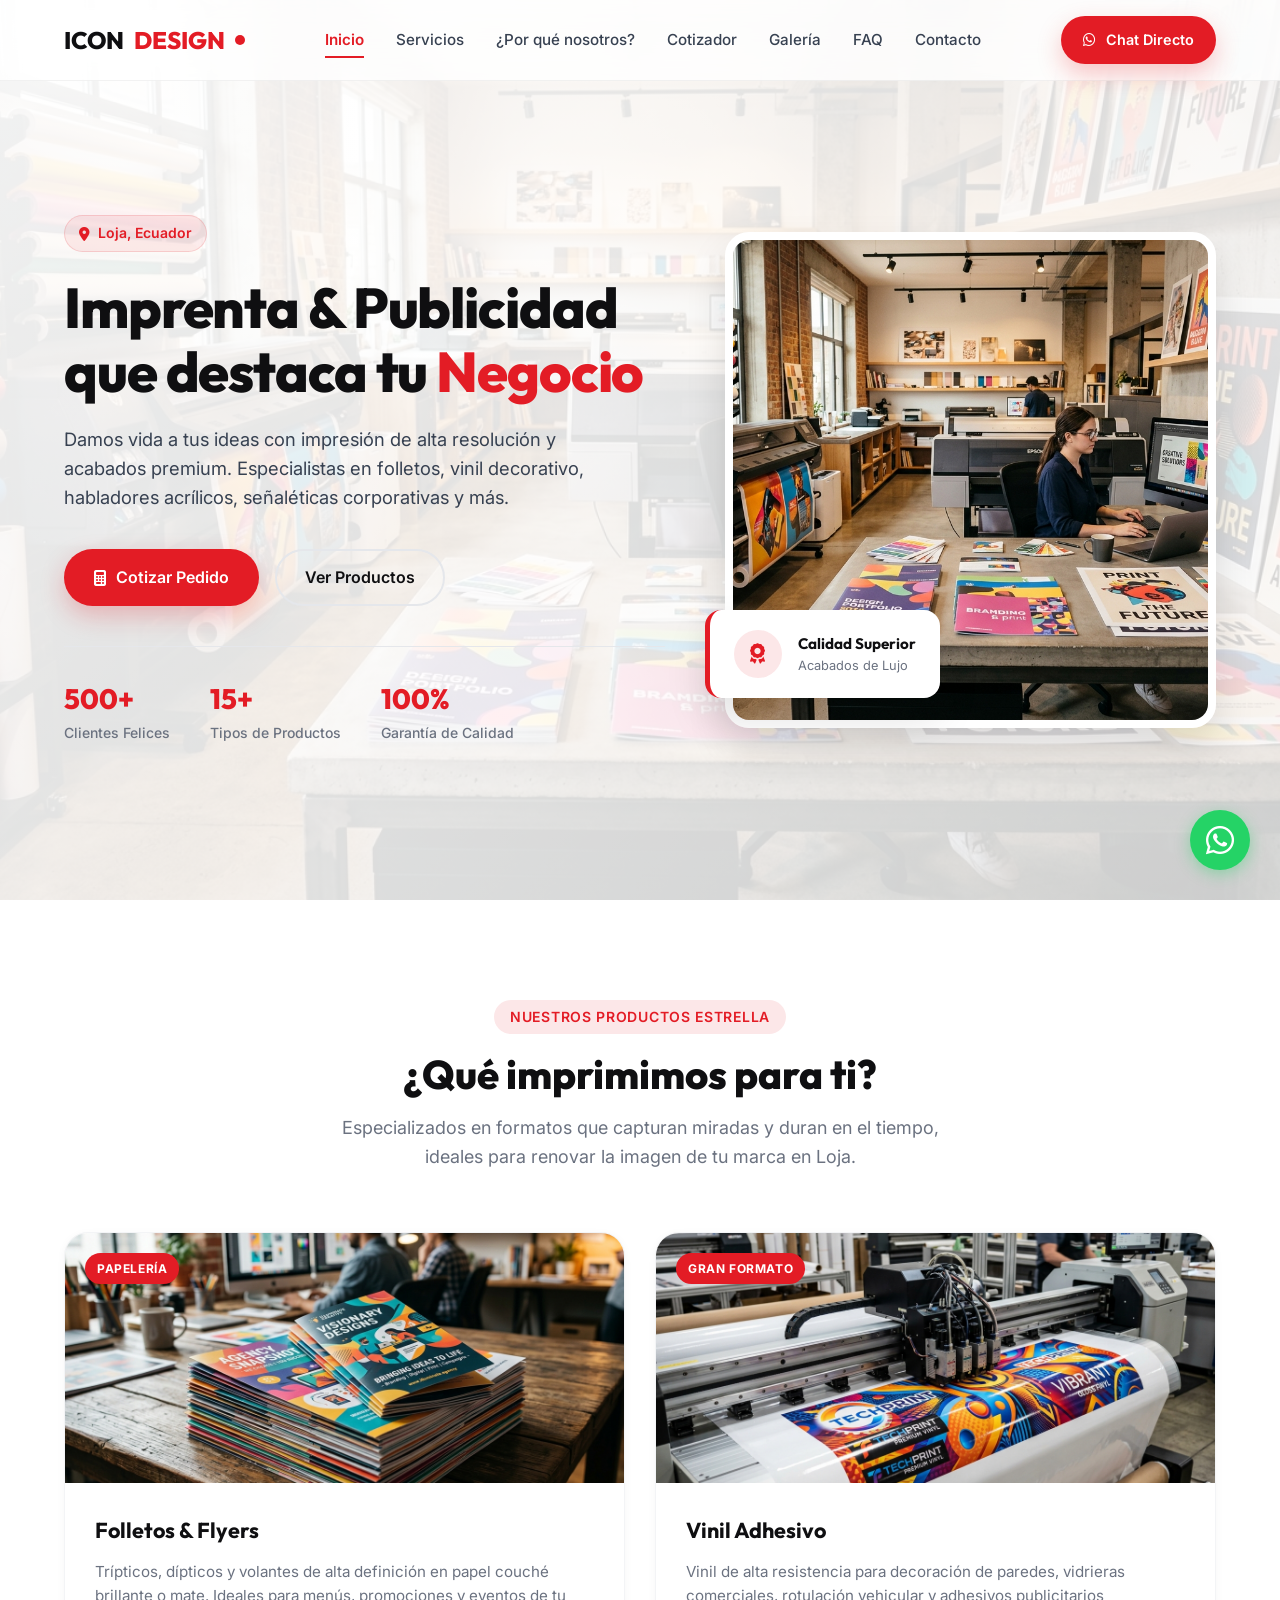
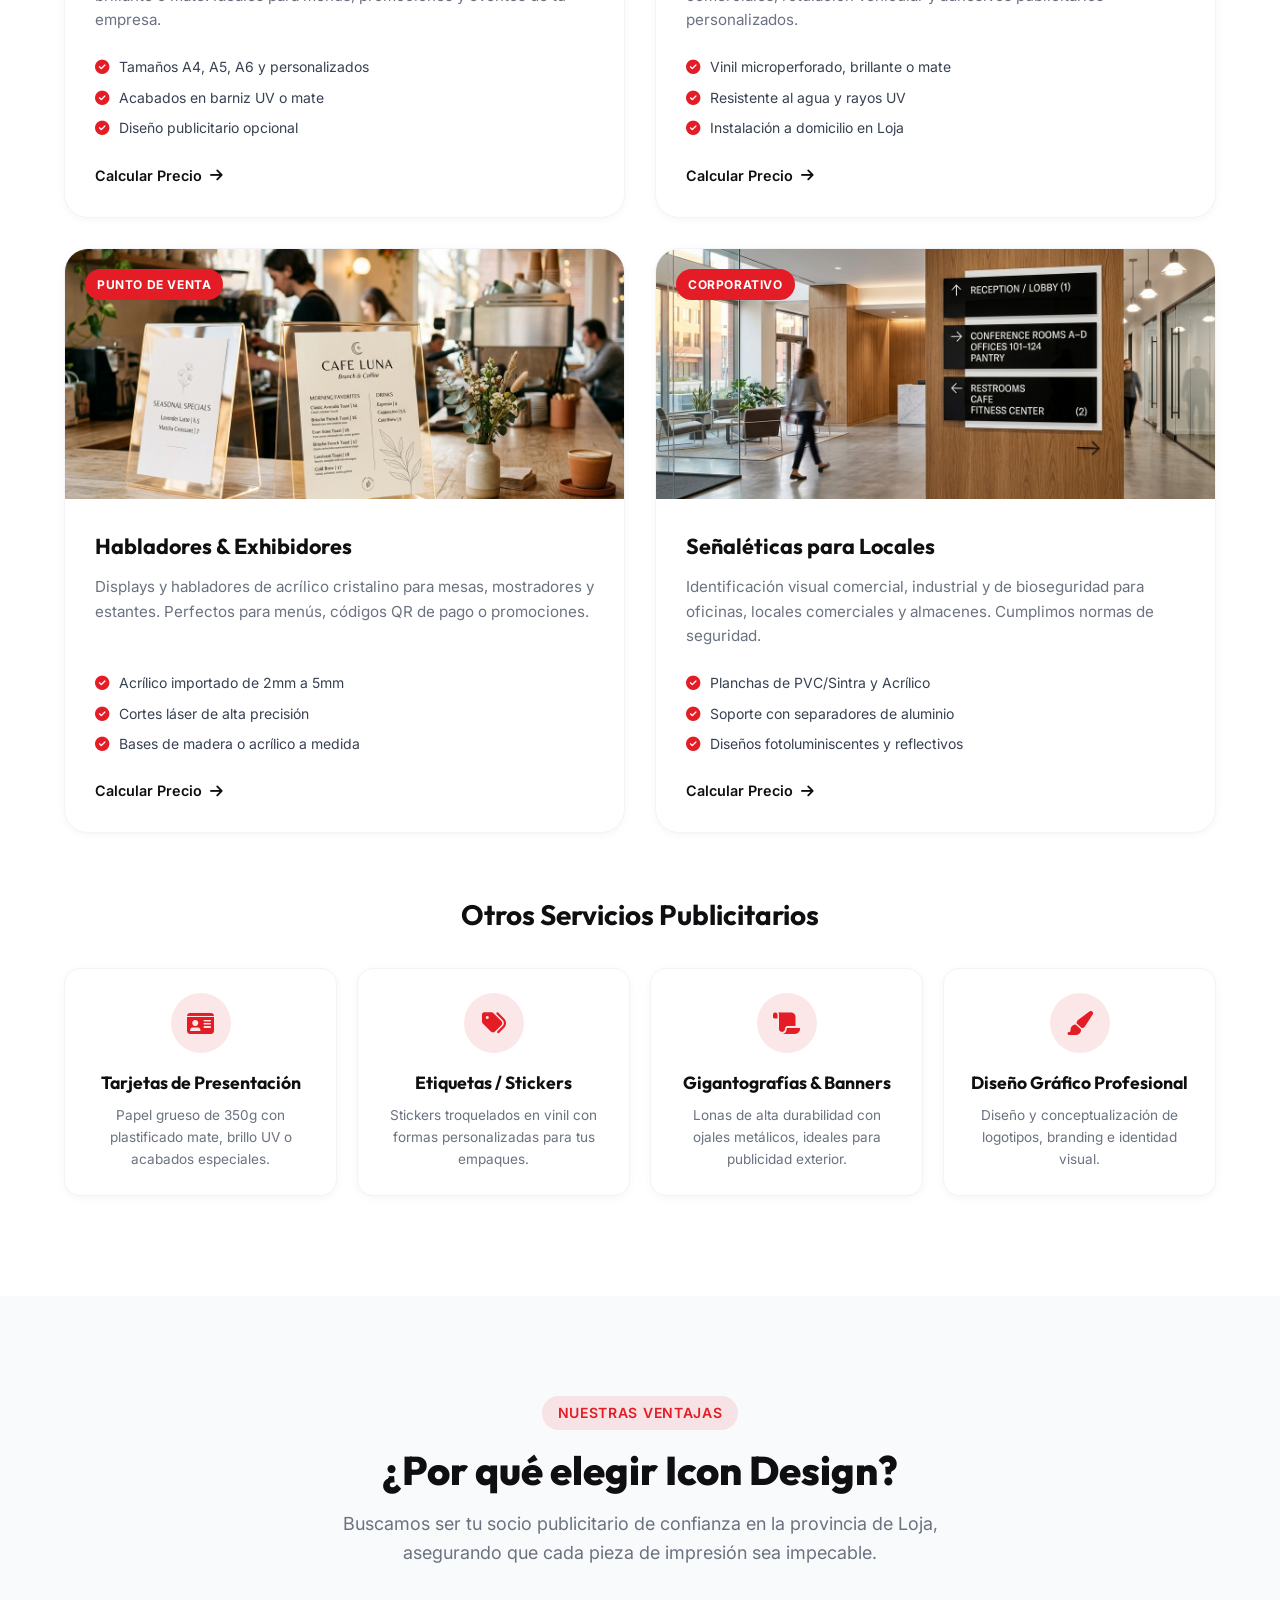
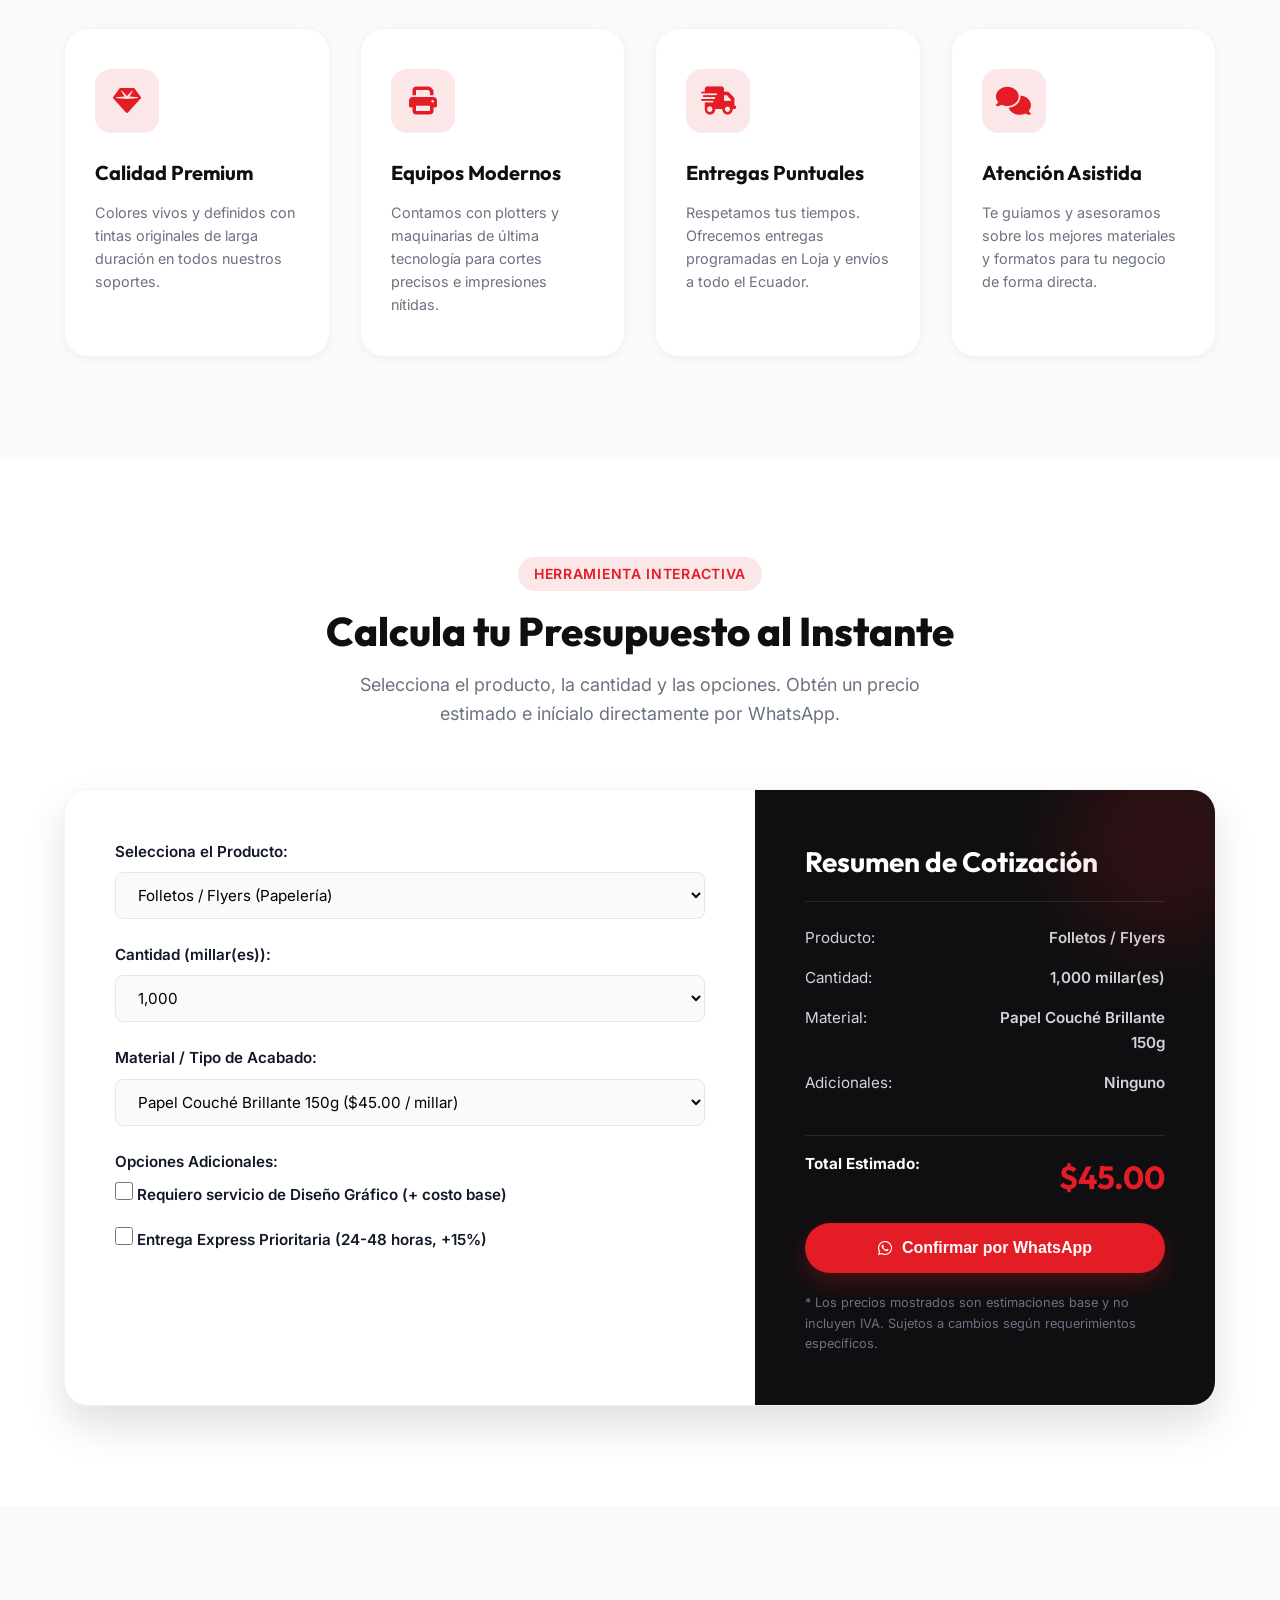
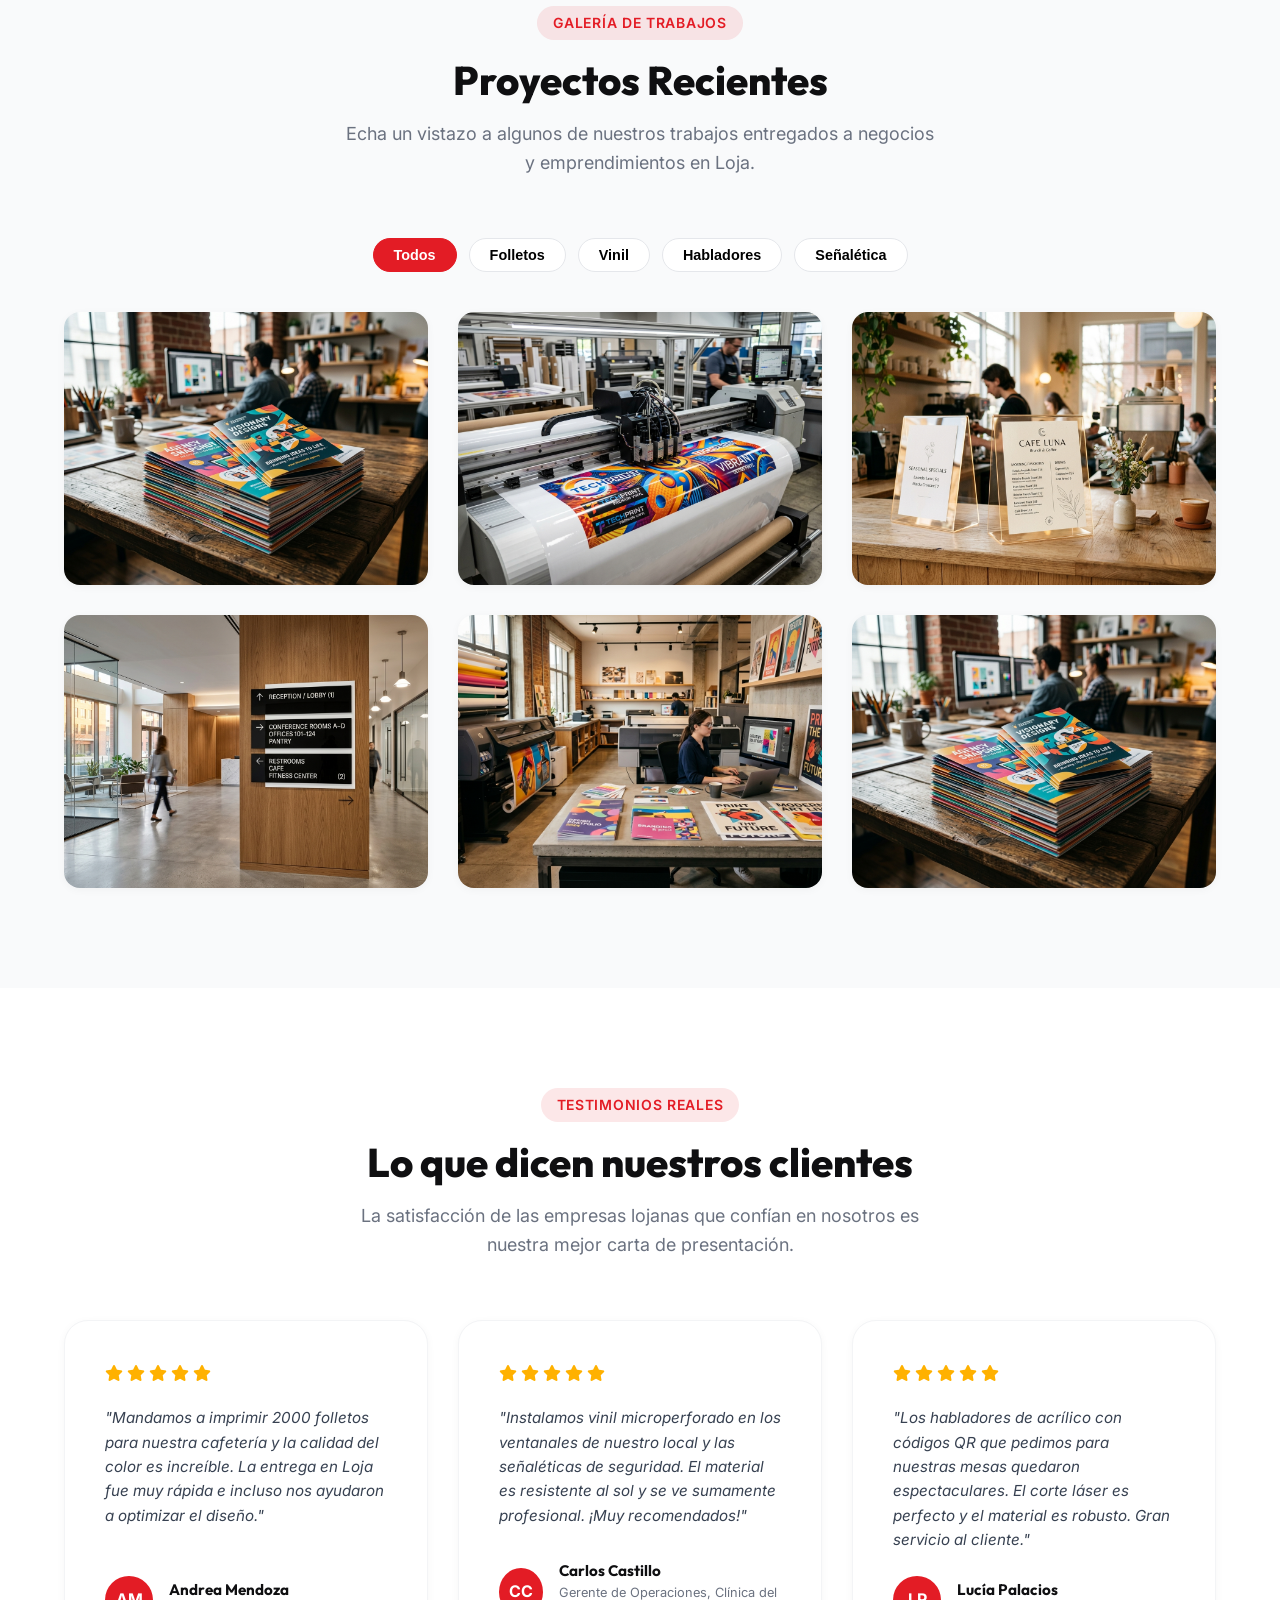
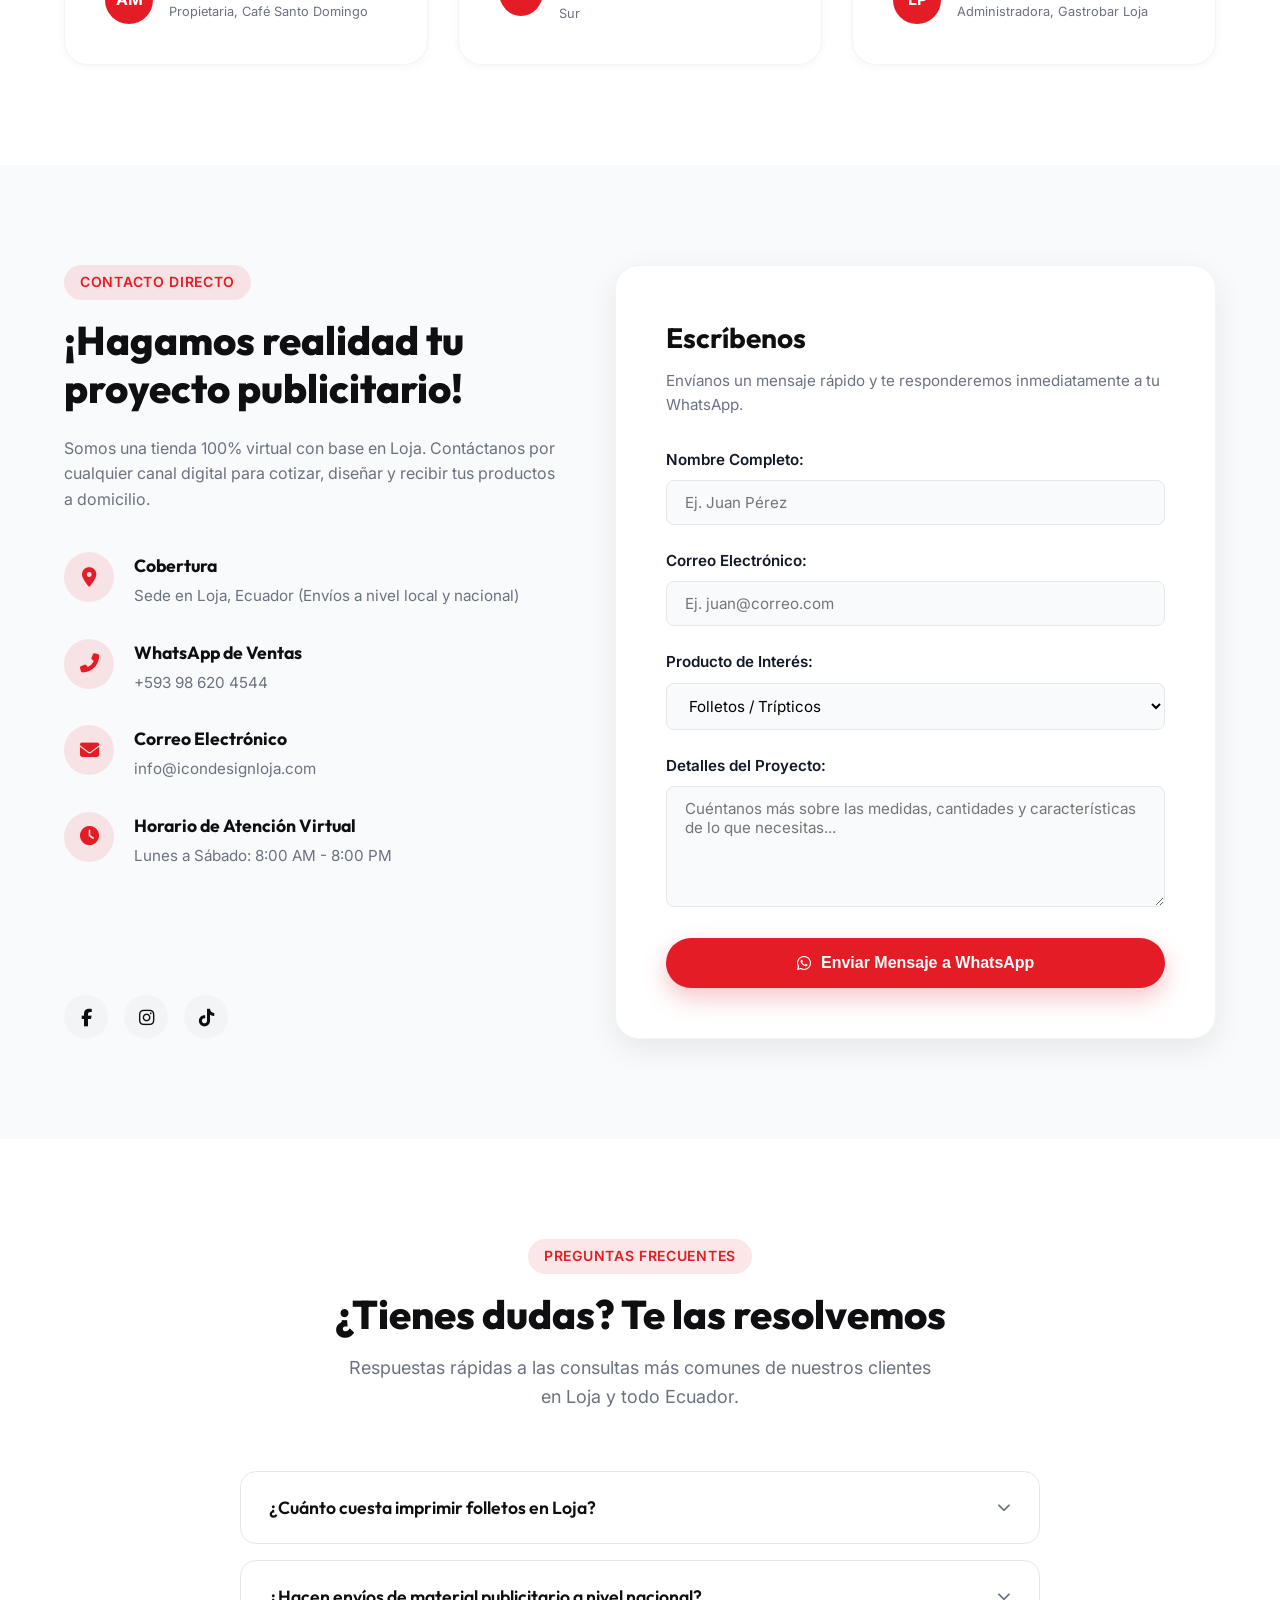
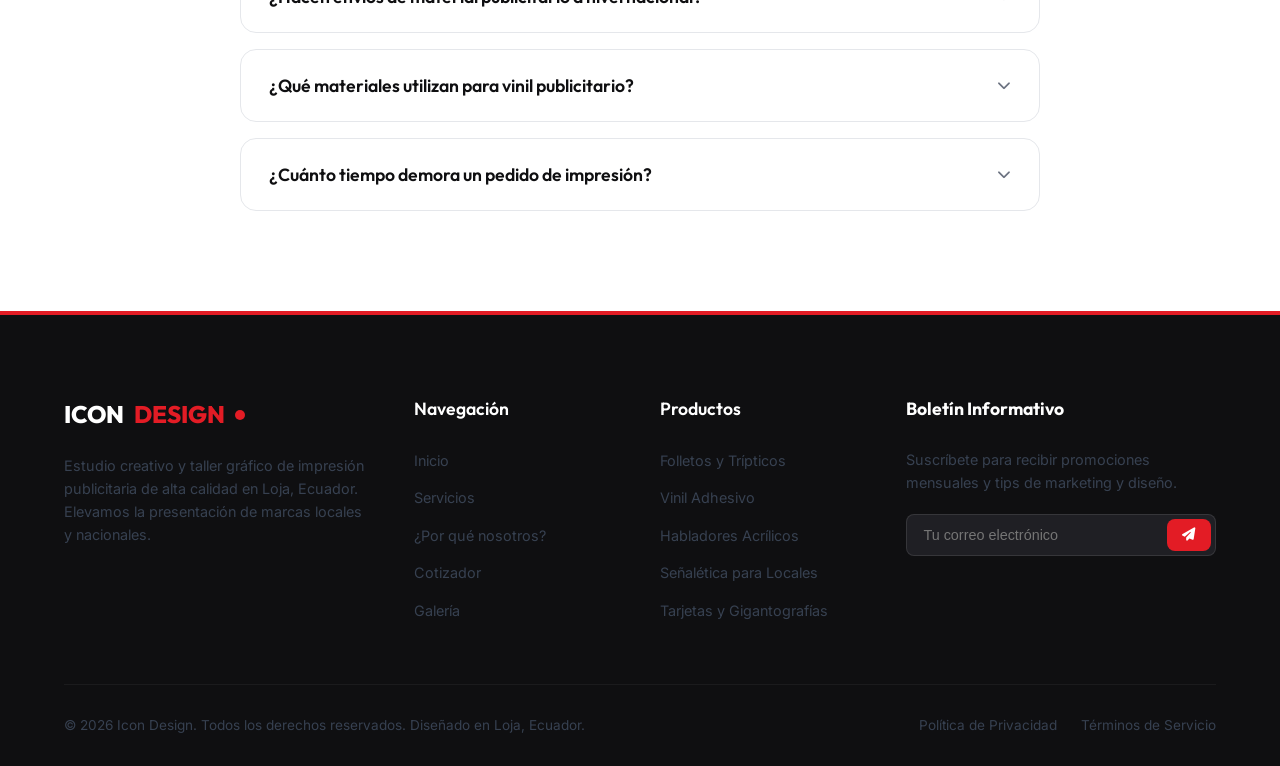
==== commit 0e6a6836: "feat: implement comprehensive site-wide SEO optimization with metadata, structured data, and configu" ====
--- a/index.html
+++ b/index.html
@@ -3,25 +3,207 @@
 <head>
     <meta charset="UTF-8">
     <meta name="viewport" content="width=device-width, initial-scale=1.0">
-    <title>Icon Design - Imprenta & Publicidad en Loja, Ecuador</title>
-    <meta name="description" content="Diseño e impresión publicitaria de alta calidad en Loja, Ecuador. Expertos en folletos, vinil adhesivo, habladores, señaléticas para locales y más. ¡Cotiza hoy mismo!">
-    <meta name="keywords" content="imprenta loja, publicidad loja, impresion folletos loja, vinil publicitario loja, habladores acrilico, senaletica locales, diseno grafico loja, icon design loja">
+    <title>Icon Design - Imprenta & Publicidad en Loja, Ecuador | Folletos, Vinil, Señalética</title>
+    <meta name="description" content="Imprenta y publicidad de alta calidad en Loja, Ecuador. Especialistas en folletos, vinil adhesivo, habladores acrílicos, señaléticas para locales, tarjetas de presentación y gigantografías. Cotiza gratis por WhatsApp.">
+    <meta name="keywords" content="imprenta loja, publicidad loja, impresion folletos loja, vinil publicitario loja, habladores acrilico loja, senaletica locales loja, diseno grafico loja, icon design loja, gigantografias loja, tarjetas de presentacion loja, imprenta ecuador, publicidad exterior loja, rotulacion vehicular loja, stickers personalizados loja">
     <meta name="author" content="Icon Design">
+    <meta name="robots" content="index, follow, max-snippet:-1, max-image-preview:large, max-video-preview:-1">
+    <link rel="canonical" href="https://www.icondesignloja.com/">
+    
+    <!-- Geo Tags para SEO Local -->
+    <meta name="geo.region" content="EC-L">
+    <meta name="geo.placename" content="Loja, Ecuador">
+    <meta name="geo.position" content="-3.99313;-79.20422">
+    <meta name="ICBM" content="-3.99313, -79.20422">
+    
+    <!-- Theme Color -->
+    <meta name="theme-color" content="#e31c25">
     
     <!-- Open Graph Meta Tags -->
-    <meta property="og:title" content="Icon Design | Publicidad e Imprenta en Loja">
-    <meta property="og:description" content="Expertos en folletos, vinil, habladores y señaléticas. Impresión premium con envíos a nivel nacional.">
+    <meta property="og:title" content="Icon Design | Imprenta & Publicidad Premium en Loja, Ecuador">
+    <meta property="og:description" content="Expertos en folletos, vinil adhesivo, habladores acrílicos y señaléticas. Impresión de alta calidad con envíos a nivel nacional. ¡Cotiza gratis!">
     <meta property="og:type" content="website">
-    <meta property="og:image" content="assets/hero.jpg">
+    <meta property="og:url" content="https://www.icondesignloja.com/">
+    <meta property="og:image" content="https://www.icondesignloja.com/assets/hero.jpg">
+    <meta property="og:image:width" content="1200">
+    <meta property="og:image:height" content="630">
+    <meta property="og:image:alt" content="Icon Design - Estudio de impresión publicitaria en Loja, Ecuador">
+    <meta property="og:locale" content="es_EC">
+    <meta property="og:site_name" content="Icon Design">
+    
+    <!-- Twitter Card Meta Tags -->
+    <meta name="twitter:card" content="summary_large_image">
+    <meta name="twitter:title" content="Icon Design | Imprenta & Publicidad en Loja, Ecuador">
+    <meta name="twitter:description" content="Folletos, vinil, habladores y señaléticas de alta calidad. Cotiza gratis por WhatsApp.">
+    <meta name="twitter:image" content="https://www.icondesignloja.com/assets/hero.jpg">
+    <meta name="twitter:image:alt" content="Icon Design - Estudio de impresión publicitaria en Loja">
     
     <!-- Favicon -->
     <link rel="shortcut icon" href="favicon.ico" type="image/x-icon">
     
+    <!-- Preconnect para recursos externos -->
+    <link rel="preconnect" href="https://cdnjs.cloudflare.com" crossorigin>
+    <link rel="preconnect" href="https://fonts.googleapis.com" crossorigin>
+    <link rel="preconnect" href="https://fonts.gstatic.com" crossorigin>
+    
     <!-- FontAwesome for Icons -->
     <link rel="stylesheet" href="https://cdnjs.cloudflare.com/ajax/libs/font-awesome/6.4.0/css/all.min.css">
     
     <!-- Custom CSS -->
     <link rel="stylesheet" href="css/style.css">
+    
+    <!-- Schema.org: LocalBusiness -->
+    <script type="application/ld+json">
+    {
+        "@context": "https://schema.org",
+        "@type": "LocalBusiness",
+        "@id": "https://www.icondesignloja.com/#business",
+        "name": "Icon Design - Imprenta & Publicidad",
+        "description": "Estudio creativo de impresión publicitaria de alta calidad en Loja, Ecuador. Especialistas en folletos, vinil adhesivo, habladores acrílicos, señaléticas, tarjetas de presentación, gigantografías y diseño gráfico profesional.",
+        "url": "https://www.icondesignloja.com",
+        "telephone": "+593986204544",
+        "email": "info@icondesignloja.com",
+        "image": "https://www.icondesignloja.com/assets/hero.jpg",
+        "priceRange": "$$",
+        "currenciesAccepted": "USD",
+        "paymentAccepted": "Efectivo, Transferencia Bancaria",
+        "address": {
+            "@type": "PostalAddress",
+            "addressLocality": "Loja",
+            "addressRegion": "Loja",
+            "addressCountry": "EC"
+        },
+        "geo": {
+            "@type": "GeoCoordinates",
+            "latitude": -3.99313,
+            "longitude": -79.20422
+        },
+        "areaServed": [
+            {
+                "@type": "City",
+                "name": "Loja"
+            },
+            {
+                "@type": "Country",
+                "name": "Ecuador"
+            }
+        ],
+        "openingHoursSpecification": {
+            "@type": "OpeningHoursSpecification",
+            "dayOfWeek": ["Monday", "Tuesday", "Wednesday", "Thursday", "Friday", "Saturday"],
+            "opens": "08:00",
+            "closes": "20:00"
+        },
+        "sameAs": [
+            "https://facebook.com",
+            "https://instagram.com",
+            "https://tiktok.com"
+        ],
+        "aggregateRating": {
+            "@type": "AggregateRating",
+            "ratingValue": "5",
+            "reviewCount": "3",
+            "bestRating": "5"
+        },
+        "hasOfferCatalog": {
+            "@type": "OfferCatalog",
+            "name": "Servicios de Impresión y Publicidad",
+            "itemListElement": [
+                {
+                    "@type": "Offer",
+                    "itemOffered": {
+                        "@type": "Service",
+                        "name": "Folletos y Flyers",
+                        "description": "Trípticos, dípticos y volantes de alta definición en papel couché brillante o mate"
+                    }
+                },
+                {
+                    "@type": "Offer",
+                    "itemOffered": {
+                        "@type": "Service",
+                        "name": "Vinil Adhesivo",
+                        "description": "Vinil de alta resistencia para decoración de paredes, vidrieras comerciales y rotulación vehicular"
+                    }
+                },
+                {
+                    "@type": "Offer",
+                    "itemOffered": {
+                        "@type": "Service",
+                        "name": "Habladores y Exhibidores Acrílicos",
+                        "description": "Displays y habladores de acrílico cristalino para mesas, mostradores y estantes"
+                    }
+                },
+                {
+                    "@type": "Offer",
+                    "itemOffered": {
+                        "@type": "Service",
+                        "name": "Señaléticas para Locales",
+                        "description": "Identificación visual comercial, industrial y de bioseguridad para oficinas y locales"
+                    }
+                }
+            ]
+        }
+    }
+    </script>
+    
+    <!-- Schema.org: WebSite -->
+    <script type="application/ld+json">
+    {
+        "@context": "https://schema.org",
+        "@type": "WebSite",
+        "name": "Icon Design",
+        "url": "https://www.icondesignloja.com",
+        "description": "Imprenta y publicidad de alta calidad en Loja, Ecuador",
+        "inLanguage": "es",
+        "publisher": {
+            "@type": "Organization",
+            "name": "Icon Design",
+            "url": "https://www.icondesignloja.com"
+        }
+    }
+    </script>
+    
+    <!-- Schema.org: FAQPage -->
+    <script type="application/ld+json">
+    {
+        "@context": "https://schema.org",
+        "@type": "FAQPage",
+        "mainEntity": [
+            {
+                "@type": "Question",
+                "name": "¿Cuánto cuesta imprimir folletos en Loja?",
+                "acceptedAnswer": {
+                    "@type": "Answer",
+                    "text": "El costo de impresión de folletos en Icon Design varía según la cantidad, el tipo de papel y los acabados. Ofrecemos folletos desde $0.08 por unidad en tirajes de 1000+ unidades en papel couché de 150g. Usa nuestro cotizador en línea para obtener un precio estimado al instante, o escríbenos por WhatsApp para una cotización personalizada."
+                }
+            },
+            {
+                "@type": "Question",
+                "name": "¿Hacen envíos de material publicitario a nivel nacional en Ecuador?",
+                "acceptedAnswer": {
+                    "@type": "Answer",
+                    "text": "Sí, realizamos envíos a todo el Ecuador. Tenemos nuestra sede en Loja y ofrecemos entregas locales programadas así como envíos nacionales por courier a ciudades como Quito, Guayaquil, Cuenca y más. Los tiempos de entrega varían entre 24 a 72 horas dependiendo de la ubicación."
+                }
+            },
+            {
+                "@type": "Question",
+                "name": "¿Qué materiales utilizan para vinil publicitario?",
+                "acceptedAnswer": {
+                    "@type": "Answer",
+                    "text": "Trabajamos con vinil adhesivo de alta resistencia en tres tipos principales: vinil brillante, vinil mate y vinil microperforado. Todos nuestros materiales son resistentes al agua y a los rayos UV, ideales para uso en interiores y exteriores. También ofrecemos vinil para rotulación vehicular y vinil decorativo para paredes y vidrieras."
+                }
+            },
+            {
+                "@type": "Question",
+                "name": "¿Cuánto tiempo demora un pedido de impresión?",
+                "acceptedAnswer": {
+                    "@type": "Answer",
+                    "text": "Los tiempos de producción estándar son de 3 a 5 días hábiles para la mayoría de productos. Si necesitas tu pedido con urgencia, ofrecemos un servicio de entrega express prioritaria de 24 a 48 horas con un recargo del 15%. Los habladores acrílicos con corte láser pueden tomar entre 5 a 7 días hábiles dependiendo de la complejidad del diseño."
+                }
+            }
+        ]
+    }
+    </script>
 </head>
 <body>
 
@@ -39,11 +221,12 @@
                     <a href="#elegirnos" class="nav-link">¿Por qué nosotros?</a>
                     <a href="#cotizador" class="nav-link">Cotizador</a>
                     <a href="#galeria" class="nav-link">Galería</a>
+                    <a href="#faq" class="nav-link">FAQ</a>
                     <a href="#contacto" class="nav-link">Contacto</a>
                 </nav>
                 
                 <div class="nav-cta">
-                    <a href="https://wa.me/593986204544?text=Hola,%20quisiera%20saber%20mas%20informacion%20de%20sus%20servicios" target="_blank" class="btn btn-primary nav-btn" id="headerWhatsappBtn">
+                    <a href="https://wa.me/593986204544?text=Hola,%20quisiera%20saber%20mas%20informacion%20de%20sus%20servicios" target="_blank" rel="noopener noreferrer" class="btn btn-primary nav-btn" id="headerWhatsappBtn">
                         <i class="fab fa-whatsapp"></i> Chat Directo
                     </a>
                 </div>
@@ -54,6 +237,8 @@
             </div>
         </div>
     </header>
+
+    <main>
 
     <!-- Hero Section -->
     <section class="hero" id="inicio">
@@ -95,7 +280,7 @@
                 
                 <div class="hero-badge-container">
                     <div class="hero-image-wrapper">
-                        <img src="assets/hero.jpg" alt="Estudio de Impresión Icon Design en Loja" id="heroMainImage">
+                        <img src="assets/hero.jpg" alt="Estudio de Impresión Icon Design en Loja, Ecuador - Imprenta de alta calidad" id="heroMainImage" width="600" height="400" fetchpriority="high">
                     </div>
                     <div class="hero-floating-badge" id="heroFloatingWidget">
                         <div class="floating-icon">
@@ -125,7 +310,7 @@
                 <div class="service-card" id="cardFolletos">
                     <div class="service-img-wrapper">
                         <span class="service-tag">Papelería</span>
-                        <img src="assets/folletos.jpg" alt="Impresión de folletos y flyers premium">
+                        <img src="assets/folletos.jpg" alt="Impresión de folletos y flyers premium en Loja, Ecuador" width="600" height="400" loading="lazy" decoding="async">
                     </div>
                     <div class="service-content">
                         <h3 class="service-title">Folletos & Flyers</h3>
@@ -143,7 +328,7 @@
                 <div class="service-card" id="cardVinil">
                     <div class="service-img-wrapper">
                         <span class="service-tag">Gran Formato</span>
-                        <img src="assets/vinil.jpg" alt="Vinil adhesivo publicitario y decorativo">
+                        <img src="assets/vinil.jpg" alt="Vinil adhesivo publicitario y decorativo en Loja, Ecuador" width="600" height="400" loading="lazy" decoding="async">
                     </div>
                     <div class="service-content">
                         <h3 class="service-title">Vinil Adhesivo</h3>
@@ -161,7 +346,7 @@
                 <div class="service-card" id="cardHabladores">
                     <div class="service-img-wrapper">
                         <span class="service-tag">Punto de Venta</span>
-                        <img src="assets/habladores.jpg" alt="Habladores y exhibidores acrílicos para locales">
+                        <img src="assets/habladores.jpg" alt="Habladores y exhibidores acrílicos para locales en Loja" width="600" height="400" loading="lazy" decoding="async">
                     </div>
                     <div class="service-content">
                         <h3 class="service-title">Habladores & Exhibidores</h3>
@@ -179,7 +364,7 @@
                 <div class="service-card" id="cardSenaletica">
                     <div class="service-img-wrapper">
                         <span class="service-tag">Corporativo</span>
-                        <img src="assets/senaletica.jpg" alt="Señalética e identificación para locales y oficinas">
+                        <img src="assets/senaletica.jpg" alt="Señalética e identificación para locales y oficinas en Loja" width="600" height="400" loading="lazy" decoding="async">
                     </div>
                     <div class="service-content">
                         <h3 class="service-title">Señaléticas para Locales</h3>
@@ -370,7 +555,7 @@
             <div class="gallery-grid" id="galleryItemsContainer">
                 <!-- Item 1: Folletos -->
                 <div class="gallery-item" data-category="folletos" id="galItem1">
-                    <img src="assets/folletos.jpg" alt="Impresión de folletos corporativos para marca local">
+                    <img src="assets/folletos.jpg" alt="Impresión de folletos corporativos para marca local en Loja" width="600" height="400" loading="lazy" decoding="async">
                     <div class="gallery-overlay">
                         <div class="gallery-info">
                             <p>Folletos</p>
@@ -381,7 +566,7 @@
                 
                 <!-- Item 2: Vinil -->
                 <div class="gallery-item" data-category="vinil" id="galItem2">
-                    <img src="assets/vinil.jpg" alt="Vinil impreso a gran escala e instalado">
+                    <img src="assets/vinil.jpg" alt="Vinil impreso a gran escala e instalado en Loja, Ecuador" width="600" height="400" loading="lazy" decoding="async">
                     <div class="gallery-overlay">
                         <div class="gallery-info">
                             <p>Vinil</p>
@@ -392,7 +577,7 @@
                 
                 <!-- Item 3: Habladores -->
                 <div class="gallery-item" data-category="habladores" id="galItem3">
-                    <img src="assets/habladores.jpg" alt="Habladores en mesas de restaurante en Loja">
+                    <img src="assets/habladores.jpg" alt="Habladores acrílicos en mesas de restaurante en Loja" width="600" height="400" loading="lazy" decoding="async">
                     <div class="gallery-overlay">
                         <div class="gallery-info">
                             <p>Habladores</p>
@@ -403,7 +588,7 @@
                 
                 <!-- Item 4: Senaletica -->
                 <div class="gallery-item" data-category="senaletica" id="galItem4">
-                    <img src="assets/senaletica.jpg" alt="Señalética interior instalada en oficinas">
+                    <img src="assets/senaletica.jpg" alt="Señalética interior instalada en oficinas en Loja" width="600" height="400" loading="lazy" decoding="async">
                     <div class="gallery-overlay">
                         <div class="gallery-info">
                             <p>Señalética</p>
@@ -414,7 +599,7 @@
                 
                 <!-- Item 5: Hero / Estudio -->
                 <div class="gallery-item" data-category="vinil" id="galItem5">
-                    <img src="assets/hero.jpg" alt="Impresiones en plotter listas para entrega">
+                    <img src="assets/hero.jpg" alt="Impresiones en plotter listas para entrega en Loja" width="600" height="400" loading="lazy" decoding="async">
                     <div class="gallery-overlay">
                         <div class="gallery-info">
                             <p>Vinil</p>
@@ -425,7 +610,7 @@
                 
                 <!-- Item 6: Folletos 2 (Re-used for completeness) -->
                 <div class="gallery-item" data-category="folletos" id="galItem6">
-                    <img src="assets/folletos.jpg" alt="Volantes publicitarios promocionales">
+                    <img src="assets/folletos.jpg" alt="Volantes publicitarios promocionales en Loja, Ecuador" width="600" height="400" loading="lazy" decoding="async">
                     <div class="gallery-overlay">
                         <div class="gallery-info">
                             <p>Folletos</p>
@@ -558,9 +743,9 @@
                     </div>
                     
                     <div class="social-links">
-                        <a href="https://facebook.com" target="_blank" class="social-btn" aria-label="Siguenos en Facebook"><i class="fab fa-facebook-f"></i></a>
-                        <a href="https://instagram.com" target="_blank" class="social-btn" aria-label="Siguenos en Instagram"><i class="fab fa-instagram"></i></a>
-                        <a href="https://tiktok.com" target="_blank" class="social-btn" aria-label="Siguenos en TikTok"><i class="fab fa-tiktok"></i></a>
+                        <a href="https://facebook.com" target="_blank" rel="noopener noreferrer" class="social-btn" aria-label="Siguenos en Facebook"><i class="fab fa-facebook-f"></i></a>
+                        <a href="https://instagram.com" target="_blank" rel="noopener noreferrer" class="social-btn" aria-label="Siguenos en Instagram"><i class="fab fa-instagram"></i></a>
+                        <a href="https://tiktok.com" target="_blank" rel="noopener noreferrer" class="social-btn" aria-label="Siguenos en TikTok"><i class="fab fa-tiktok"></i></a>
                     </div>
                 </div>
                 
@@ -605,6 +790,61 @@
         </div>
     </section>
 
+    <!-- FAQ Section -->
+    <section class="section" id="faq">
+        <div class="container">
+            <div class="text-center">
+                <span class="badge">Preguntas Frecuentes</span>
+                <h2 class="section-title" id="faqTitle">¿Tienes dudas? Te las resolvemos</h2>
+                <p class="section-subtitle" id="faqSub">Respuestas rápidas a las consultas más comunes de nuestros clientes en Loja y todo Ecuador.</p>
+            </div>
+            
+            <div class="faq-grid" id="faqContainer">
+                <div class="faq-item" id="faqItem1">
+                    <button class="faq-question" aria-expanded="false" aria-controls="faqAnswer1">
+                        <span>¿Cuánto cuesta imprimir folletos en Loja?</span>
+                        <i class="fas fa-chevron-down faq-icon"></i>
+                    </button>
+                    <div class="faq-answer" id="faqAnswer1">
+                        <p>El costo de impresión de folletos en Icon Design varía según la cantidad, el tipo de papel y los acabados. Ofrecemos folletos desde <strong>$0.08 por unidad</strong> en tirajes de 1000+ unidades en papel couché de 150g. Usa nuestro <a href="#cotizador">cotizador en línea</a> para obtener un precio estimado al instante, o escríbenos por WhatsApp para una cotización personalizada.</p>
+                    </div>
+                </div>
+                
+                <div class="faq-item" id="faqItem2">
+                    <button class="faq-question" aria-expanded="false" aria-controls="faqAnswer2">
+                        <span>¿Hacen envíos de material publicitario a nivel nacional?</span>
+                        <i class="fas fa-chevron-down faq-icon"></i>
+                    </button>
+                    <div class="faq-answer" id="faqAnswer2">
+                        <p>Sí, realizamos envíos a todo el Ecuador. Tenemos nuestra sede en Loja y ofrecemos entregas locales programadas así como envíos nacionales por courier a ciudades como Quito, Guayaquil, Cuenca y más. Los tiempos de entrega varían entre <strong>24 a 72 horas</strong> dependiendo de la ubicación.</p>
+                    </div>
+                </div>
+                
+                <div class="faq-item" id="faqItem3">
+                    <button class="faq-question" aria-expanded="false" aria-controls="faqAnswer3">
+                        <span>¿Qué materiales utilizan para vinil publicitario?</span>
+                        <i class="fas fa-chevron-down faq-icon"></i>
+                    </button>
+                    <div class="faq-answer" id="faqAnswer3">
+                        <p>Trabajamos con vinil adhesivo de alta resistencia en tres tipos principales: <strong>vinil brillante, vinil mate y vinil microperforado</strong>. Todos nuestros materiales son resistentes al agua y a los rayos UV, ideales para uso en interiores y exteriores. También ofrecemos vinil para rotulación vehicular y vinil decorativo para paredes y vidrieras.</p>
+                    </div>
+                </div>
+                
+                <div class="faq-item" id="faqItem4">
+                    <button class="faq-question" aria-expanded="false" aria-controls="faqAnswer4">
+                        <span>¿Cuánto tiempo demora un pedido de impresión?</span>
+                        <i class="fas fa-chevron-down faq-icon"></i>
+                    </button>
+                    <div class="faq-answer" id="faqAnswer4">
+                        <p>Los tiempos de producción estándar son de <strong>3 a 5 días hábiles</strong> para la mayoría de productos. Si necesitas tu pedido con urgencia, ofrecemos un servicio de entrega express prioritaria de 24 a 48 horas con un recargo del 15%. Los habladores acrílicos con corte láser pueden tomar entre 5 a 7 días hábiles dependiendo de la complejidad del diseño.</p>
+                    </div>
+                </div>
+            </div>
+        </div>
+    </section>
+
+    </main>
+
     <!-- Footer Section -->
     <footer class="footer" id="footer">
         <div class="container">
@@ -659,7 +899,7 @@
     </footer>
 
     <!-- Floating WhatsApp Button -->
-    <a href="https://wa.me/593986204544?text=Hola%20Icon%20Design,%20quisiera%20hacer%20una%20consulta." target="_blank" class="whatsapp-float" aria-label="Escríbenos por WhatsApp" id="floatingWhatsappIcon">
+    <a href="https://wa.me/593986204544?text=Hola%20Icon%20Design,%20quisiera%20hacer%20una%20consulta." target="_blank" rel="noopener noreferrer" class="whatsapp-float" aria-label="Escríbenos por WhatsApp" id="floatingWhatsappIcon">
         <i class="fab fa-whatsapp"></i>
     </a>
 
--- a/css/style.css
+++ b/css/style.css
@@ -1096,6 +1096,97 @@
     margin-bottom: 30px;
 }
 
+/* FAQ Section */
+.faq-grid {
+    max-width: 800px;
+    margin: 0 auto;
+    display: flex;
+    flex-direction: column;
+    gap: 16px;
+}
+
+.faq-item {
+    background-color: var(--light);
+    border: 1px solid var(--gray-200);
+    border-radius: var(--border-radius-md);
+    overflow: hidden;
+    transition: var(--transition);
+}
+
+.faq-item:hover {
+    border-color: var(--primary);
+    box-shadow: var(--shadow-sm);
+}
+
+.faq-item.active {
+    border-color: var(--primary);
+    box-shadow: 0 4px 20px rgba(227, 28, 37, 0.1);
+}
+
+.faq-question {
+    width: 100%;
+    display: flex;
+    align-items: center;
+    justify-content: space-between;
+    gap: 16px;
+    padding: 24px 28px;
+    background: none;
+    border: none;
+    cursor: pointer;
+    font-family: var(--font-title);
+    font-size: 1.1rem;
+    font-weight: 600;
+    color: var(--dark);
+    text-align: left;
+    transition: var(--transition);
+}
+
+.faq-question:hover {
+    color: var(--primary);
+}
+
+.faq-icon {
+    font-size: 0.85rem;
+    color: var(--gray-500);
+    transition: transform 0.3s ease;
+    flex-shrink: 0;
+}
+
+.faq-item.active .faq-icon {
+    transform: rotate(180deg);
+    color: var(--primary);
+}
+
+.faq-answer {
+    max-height: 0;
+    overflow: hidden;
+    transition: max-height 0.4s cubic-bezier(0.16, 1, 0.3, 1), padding 0.4s ease;
+    padding: 0 28px;
+}
+
+.faq-item.active .faq-answer {
+    max-height: 300px;
+    padding: 0 28px 24px;
+}
+
+.faq-answer p {
+    color: var(--gray-500);
+    line-height: 1.7;
+    font-size: 0.95rem;
+}
+
+.faq-answer a {
+    color: var(--primary);
+    font-weight: 600;
+    text-decoration: underline;
+    text-decoration-color: rgba(227, 28, 37, 0.3);
+    text-underline-offset: 3px;
+}
+
+.faq-answer a:hover {
+    text-decoration-color: var(--primary);
+}
+
 /* Footer */
 .footer {
     background-color: var(--dark);
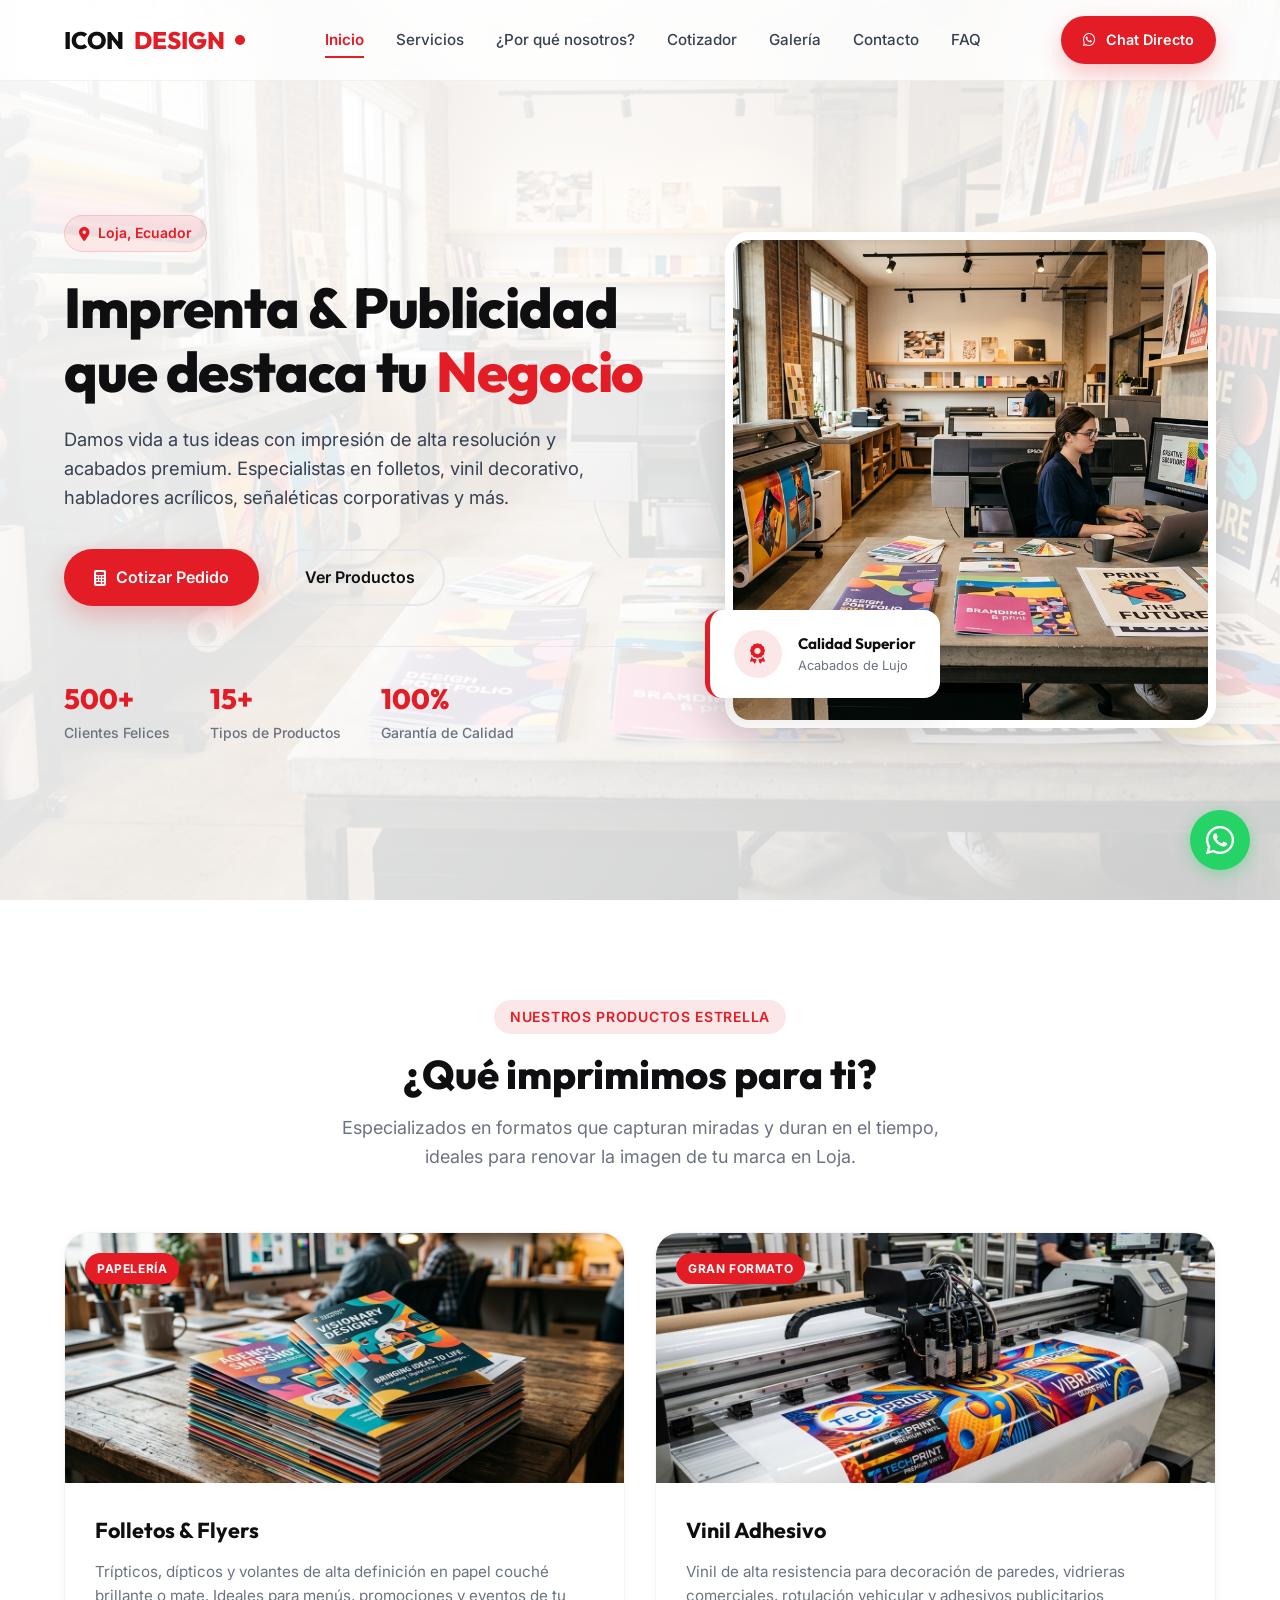
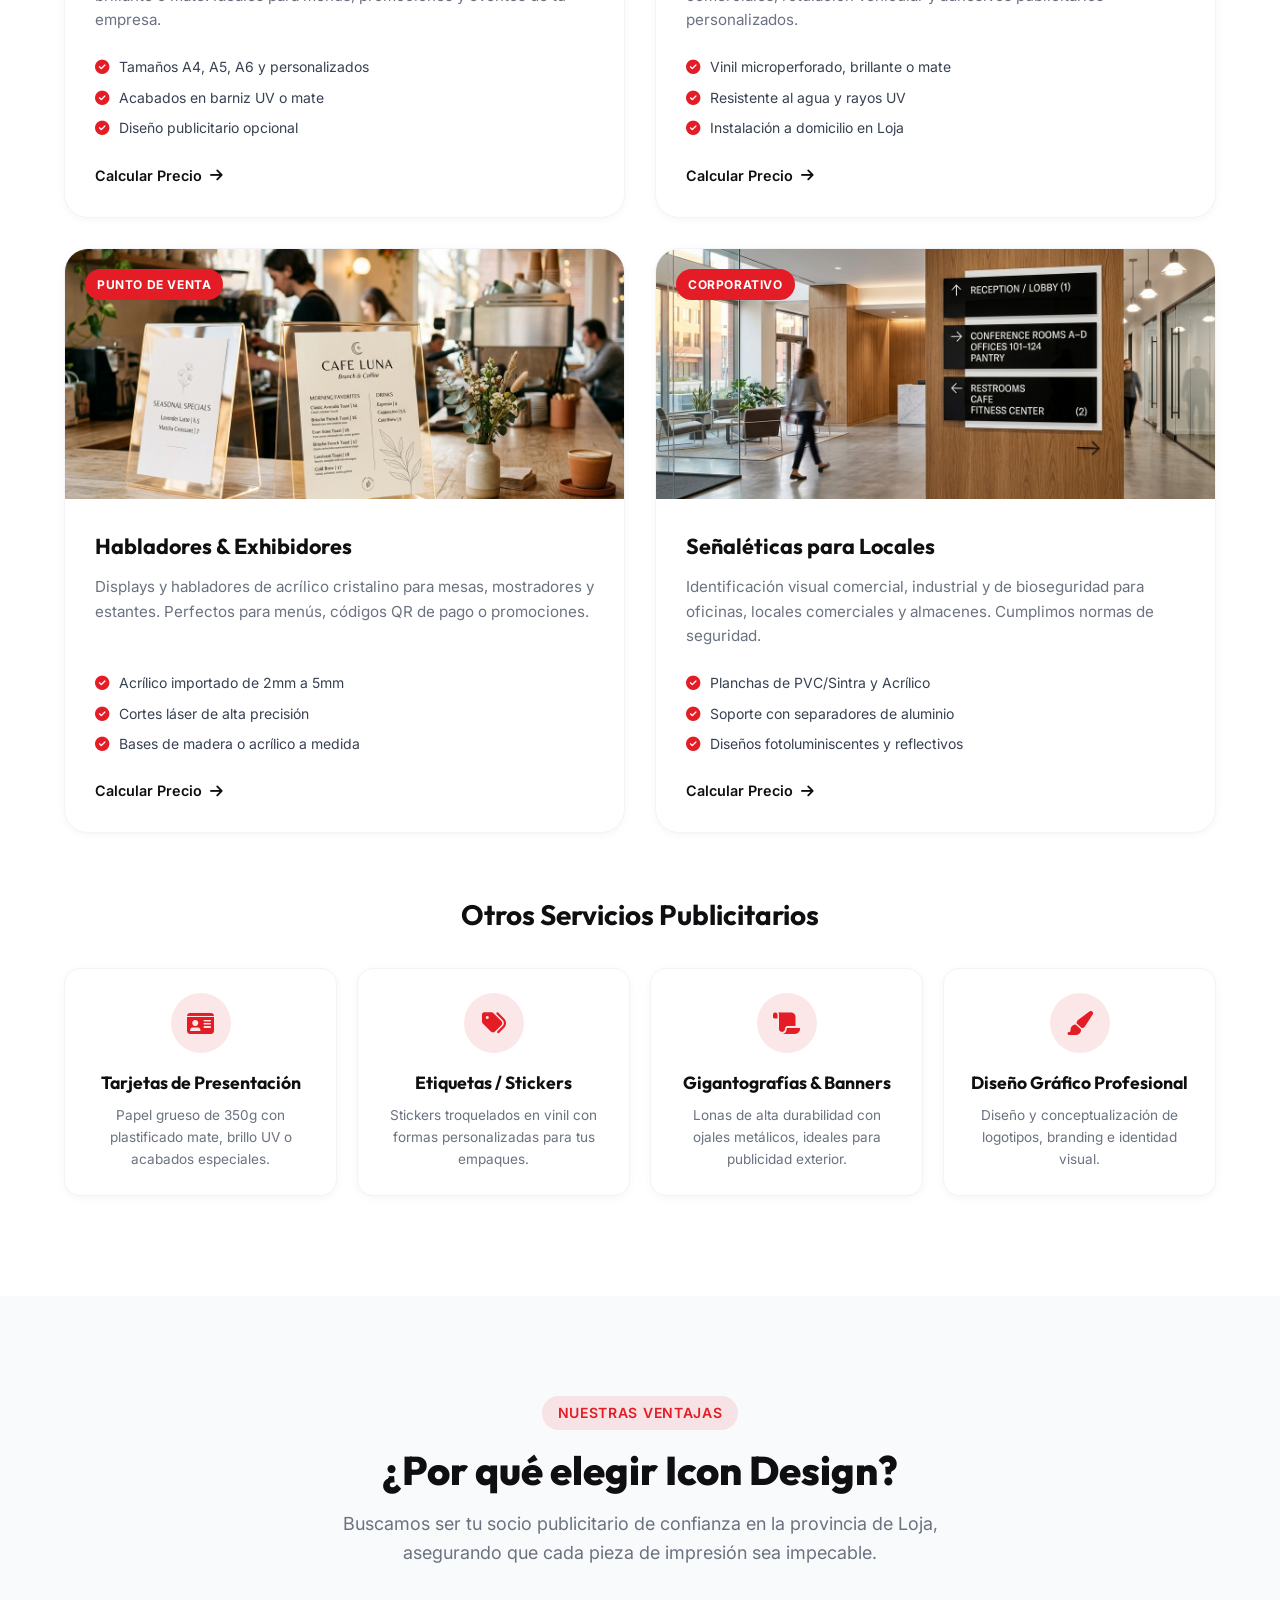
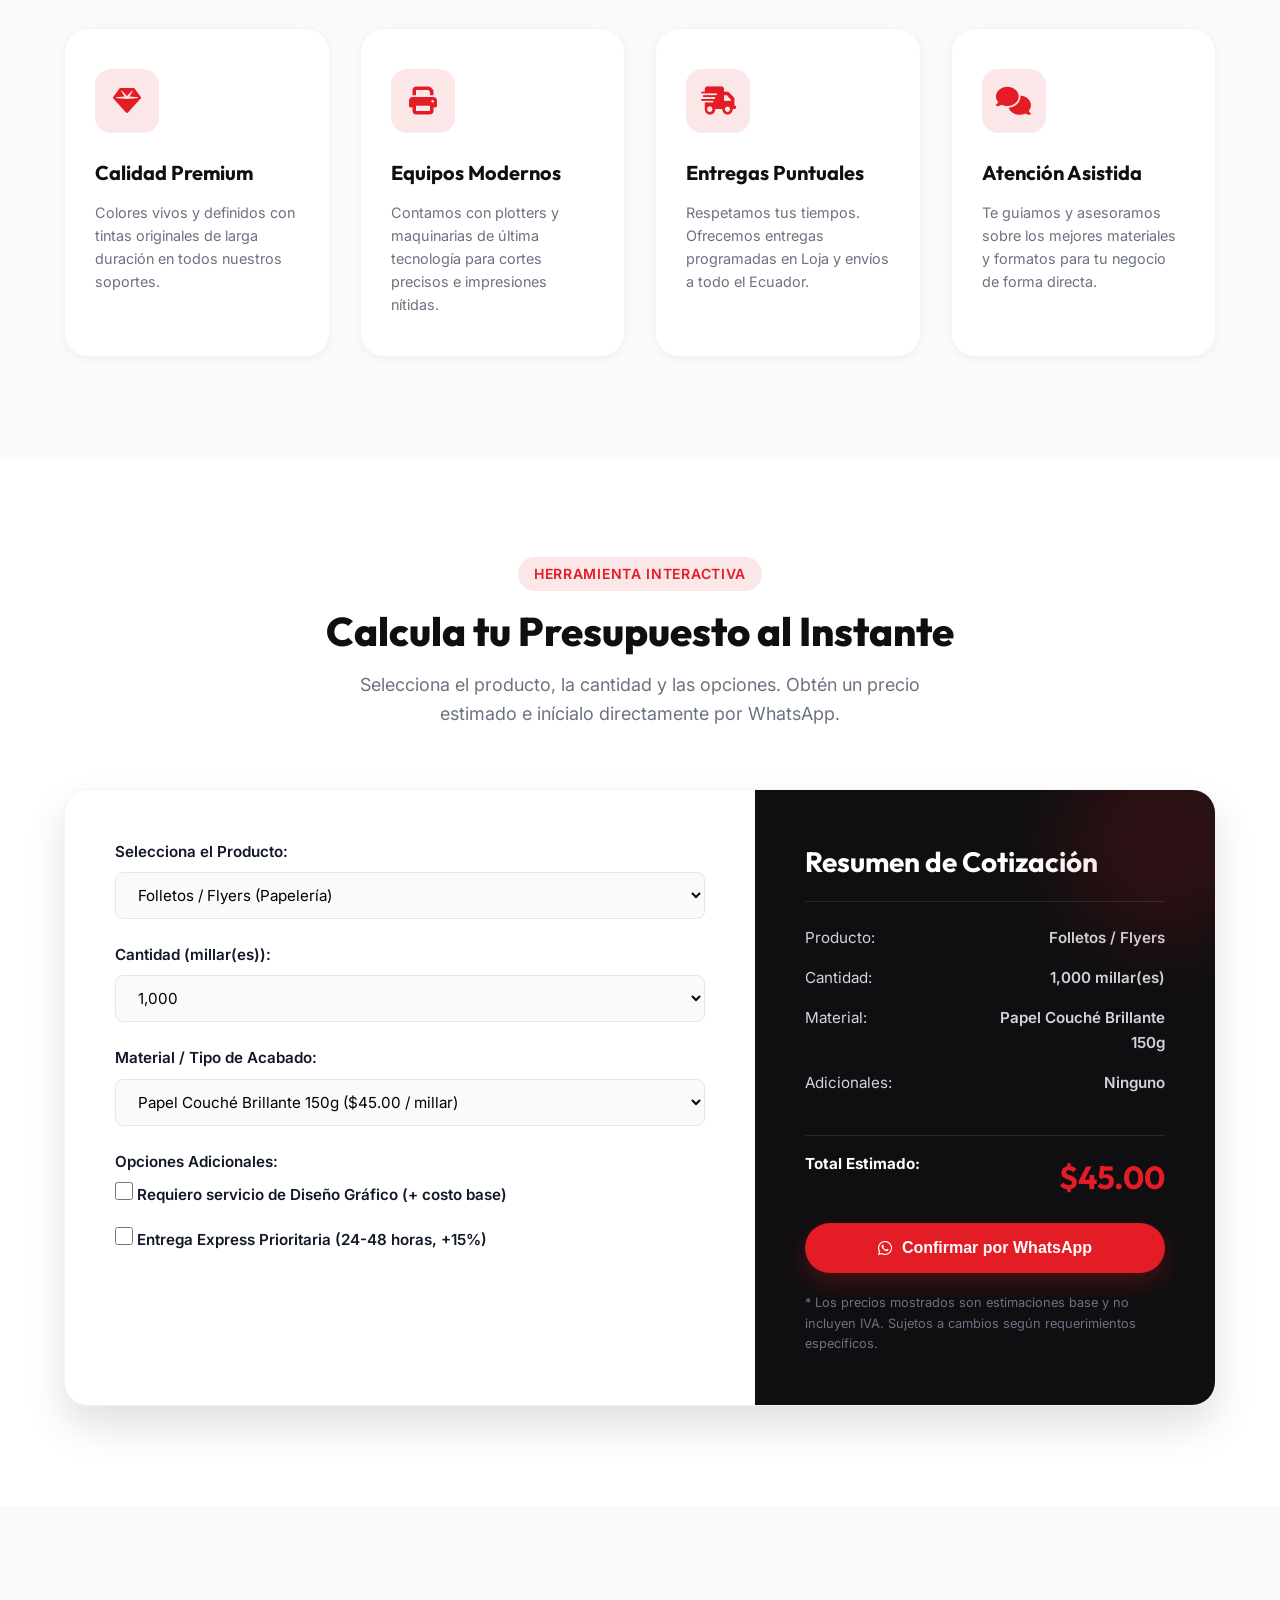
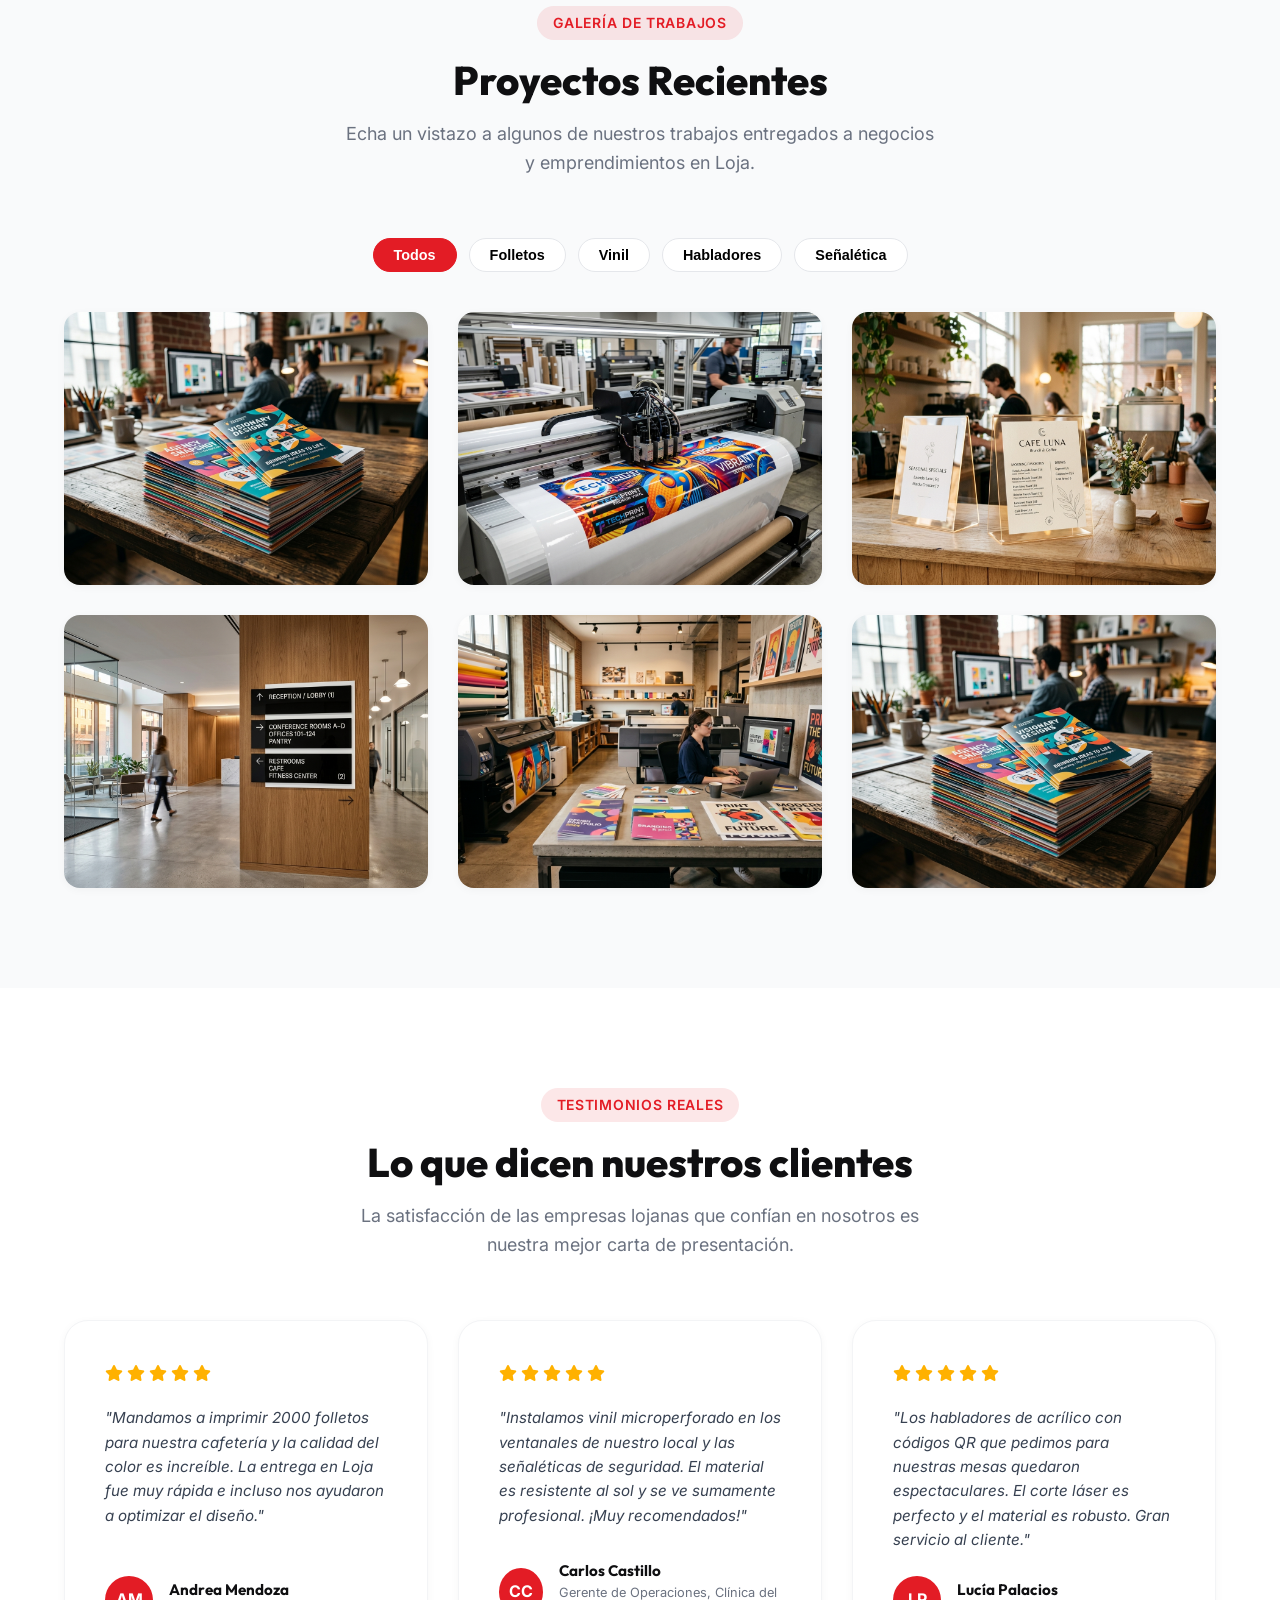
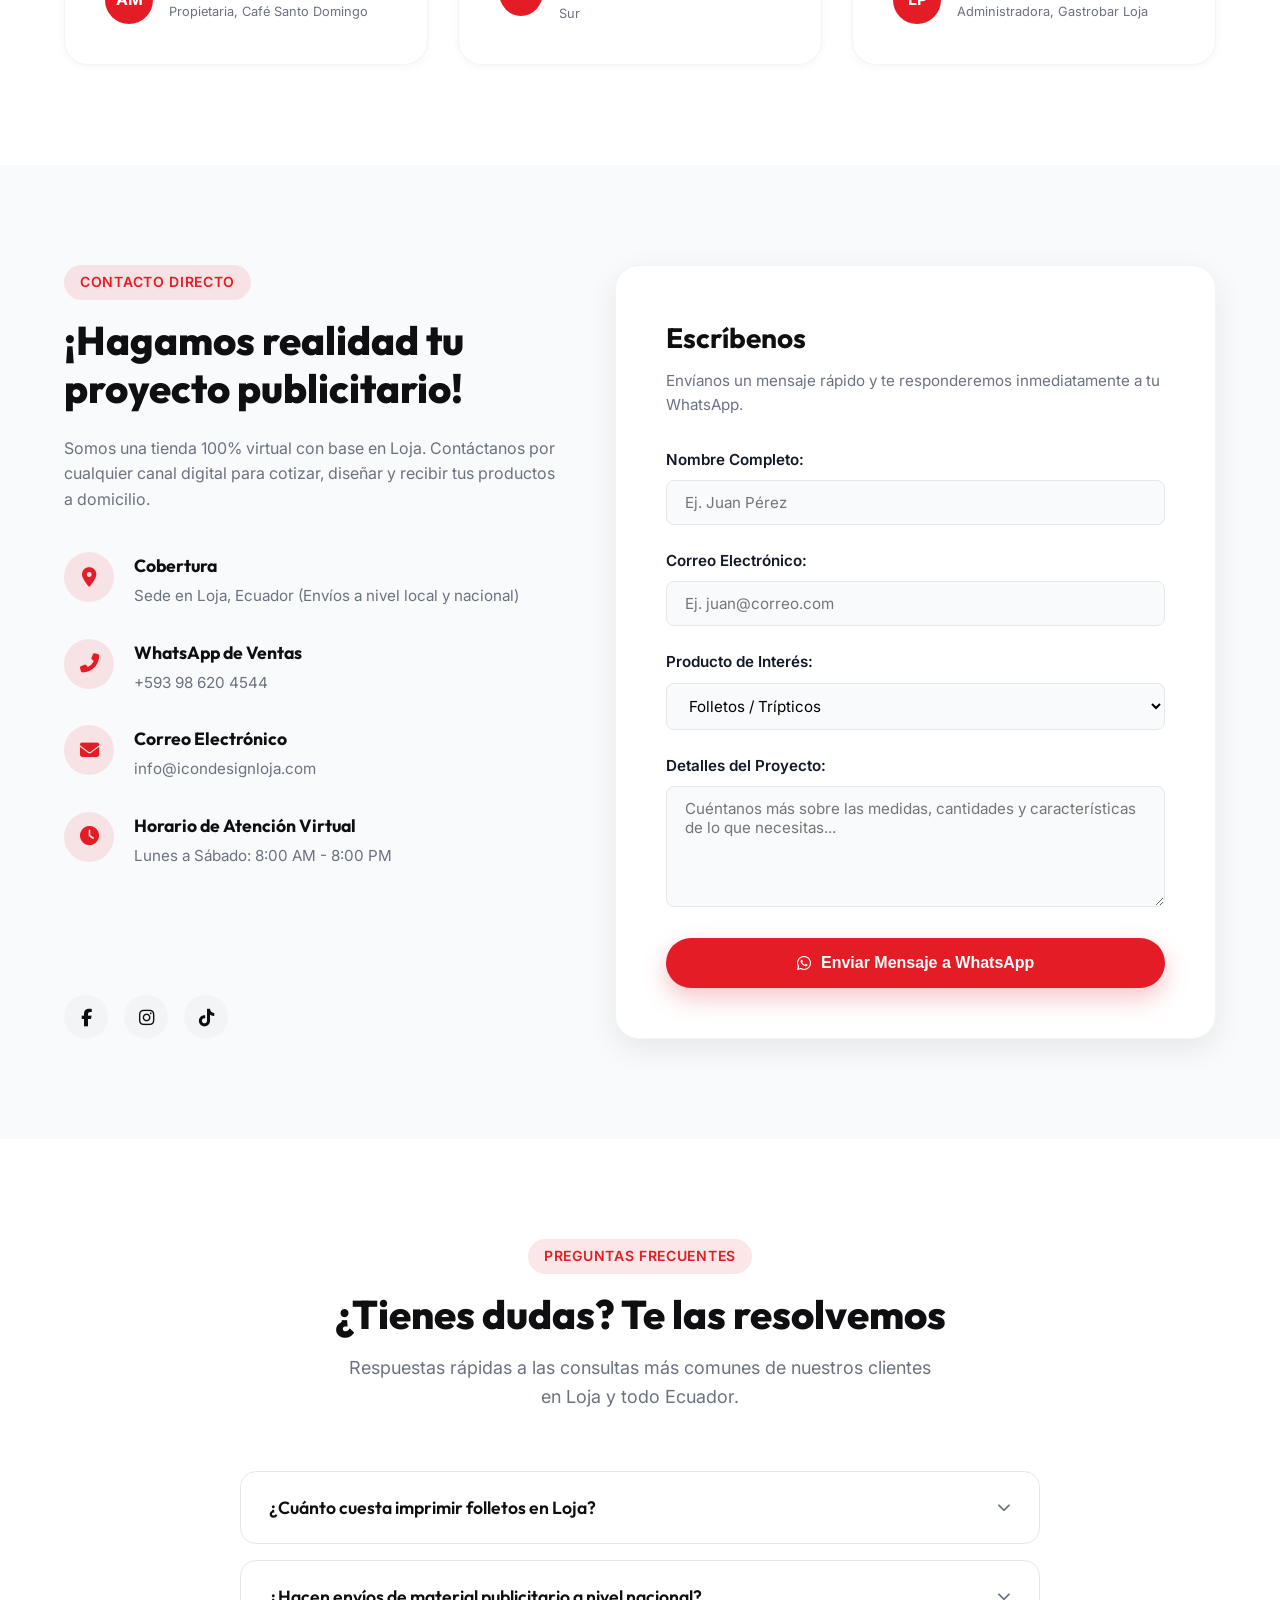
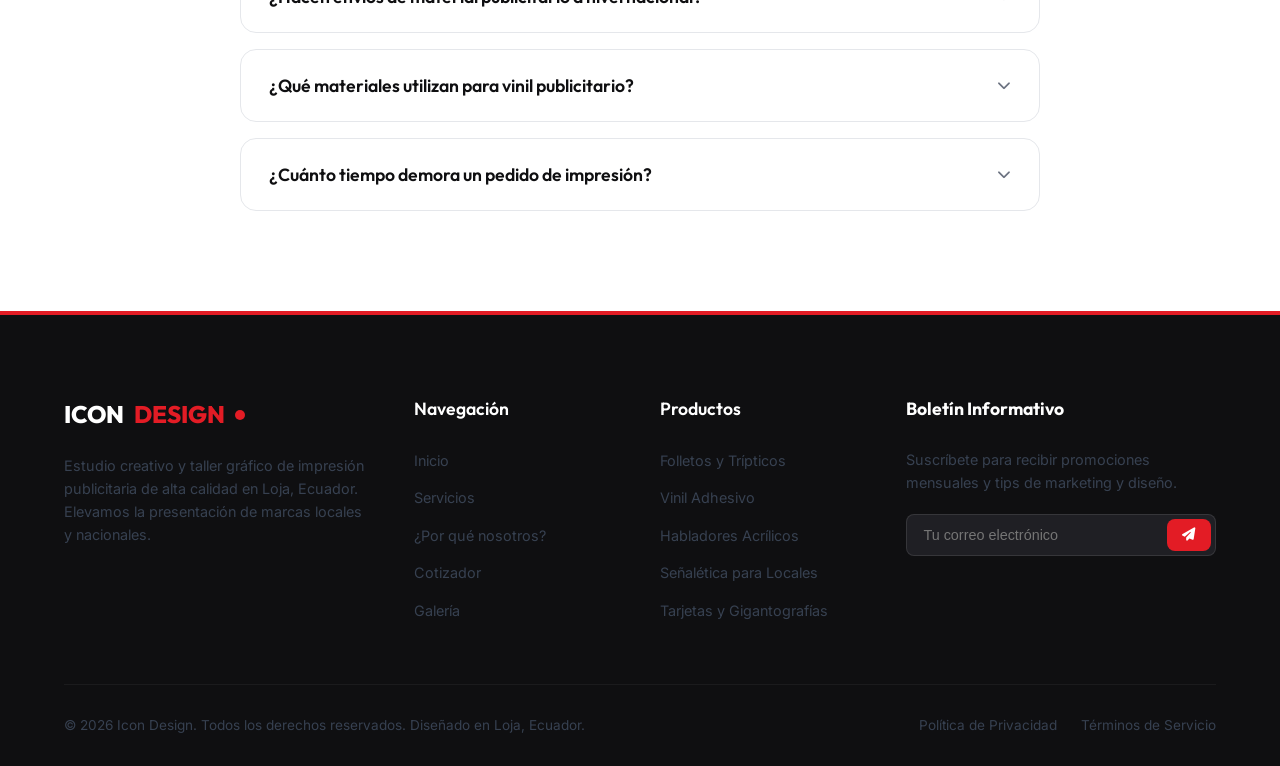
==== commit 3fe9f419: "refactor: reorder navigation links by moving FAQ after Contacto" ====
--- a/index.html
+++ b/index.html
@@ -221,8 +221,8 @@
                     <a href="#elegirnos" class="nav-link">¿Por qué nosotros?</a>
                     <a href="#cotizador" class="nav-link">Cotizador</a>
                     <a href="#galeria" class="nav-link">Galería</a>
+                    <a href="#contacto" class="nav-link">Contacto</a>
                     <a href="#faq" class="nav-link">FAQ</a>
-                    <a href="#contacto" class="nav-link">Contacto</a>
                 </nav>
                 
                 <div class="nav-cta">
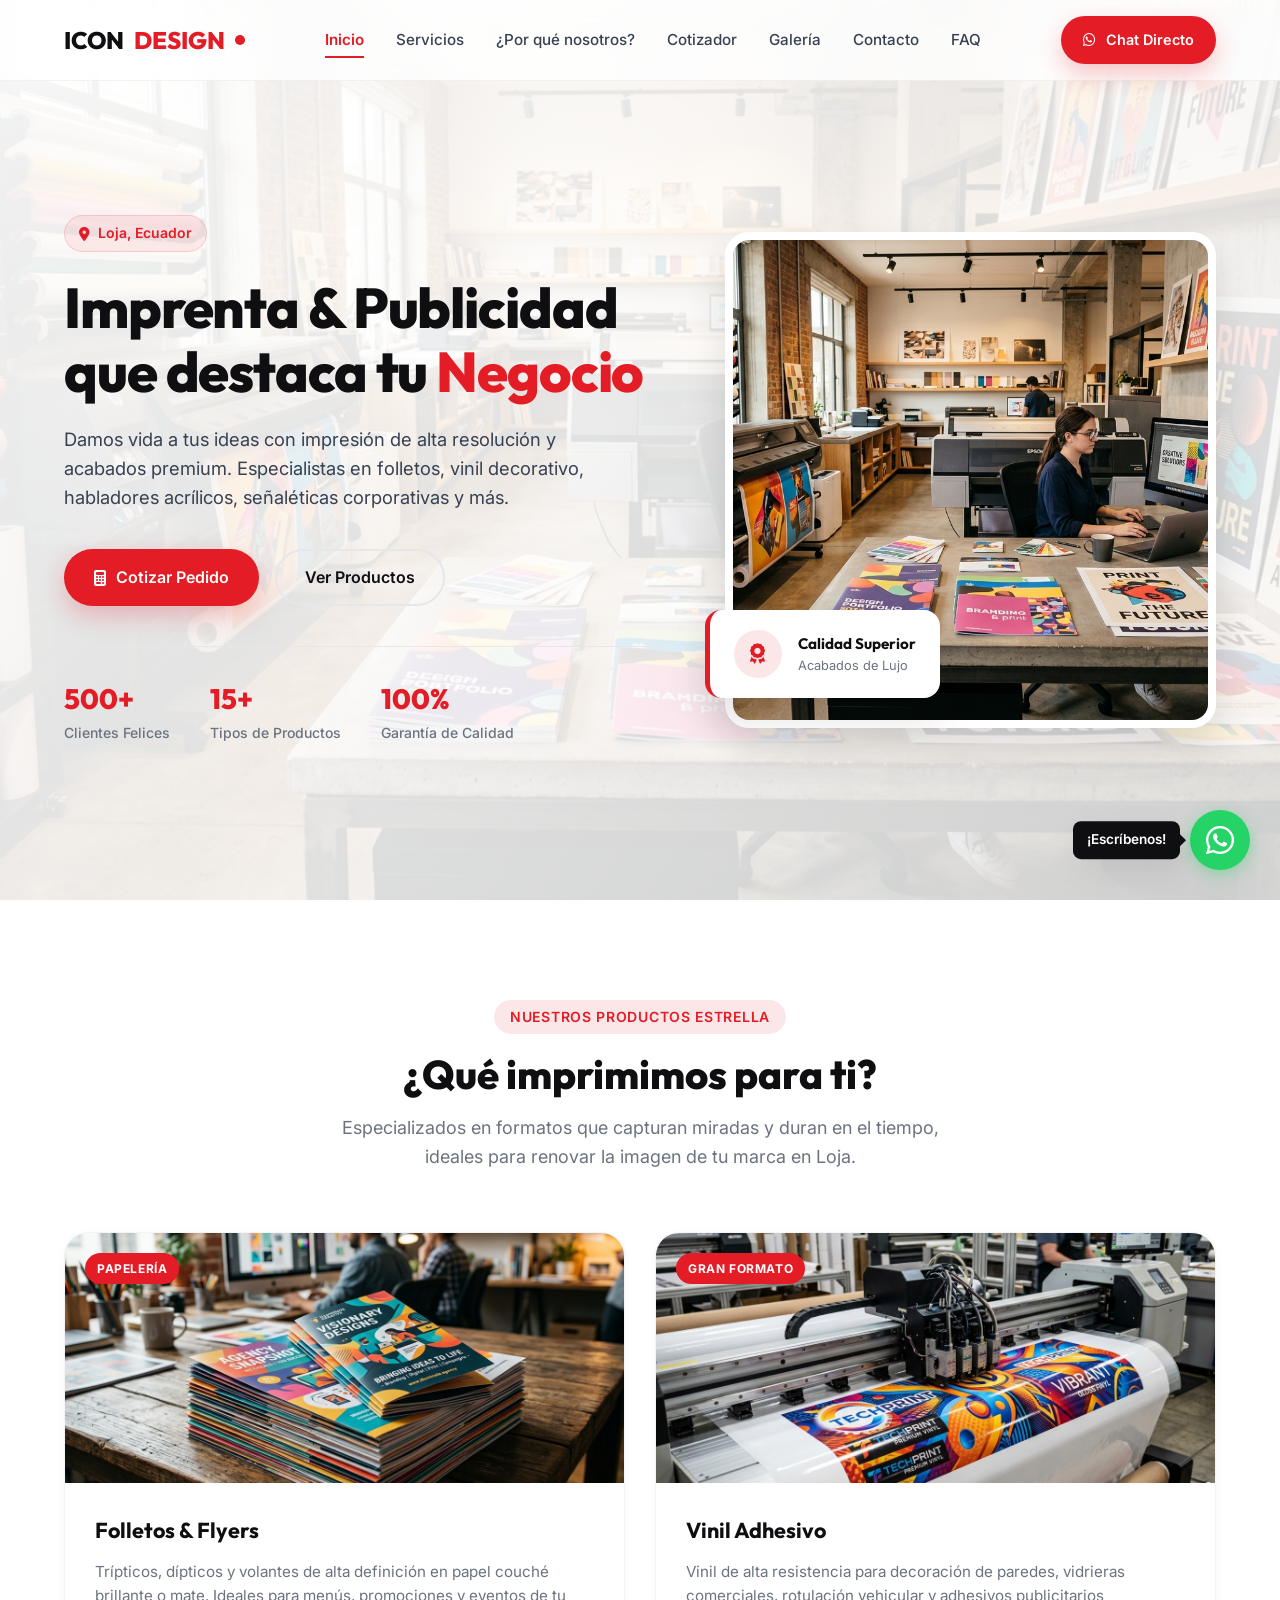
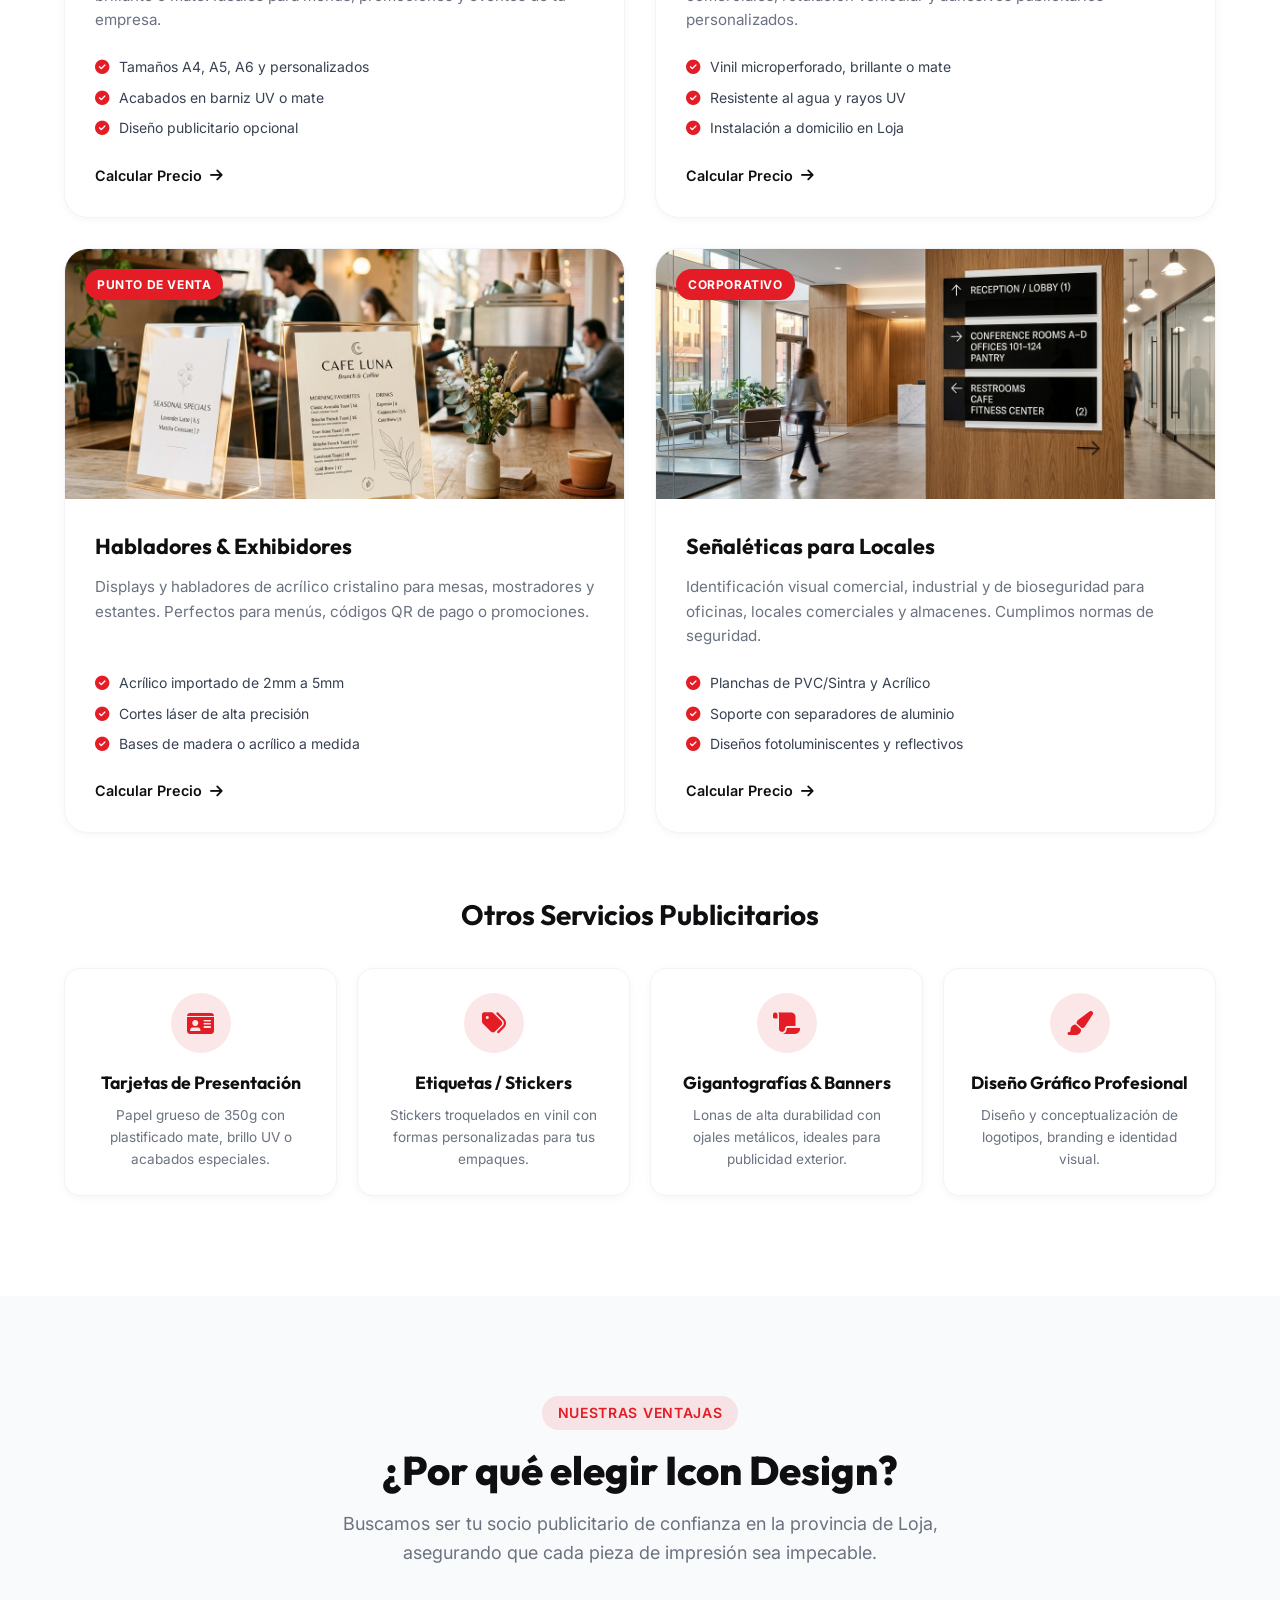
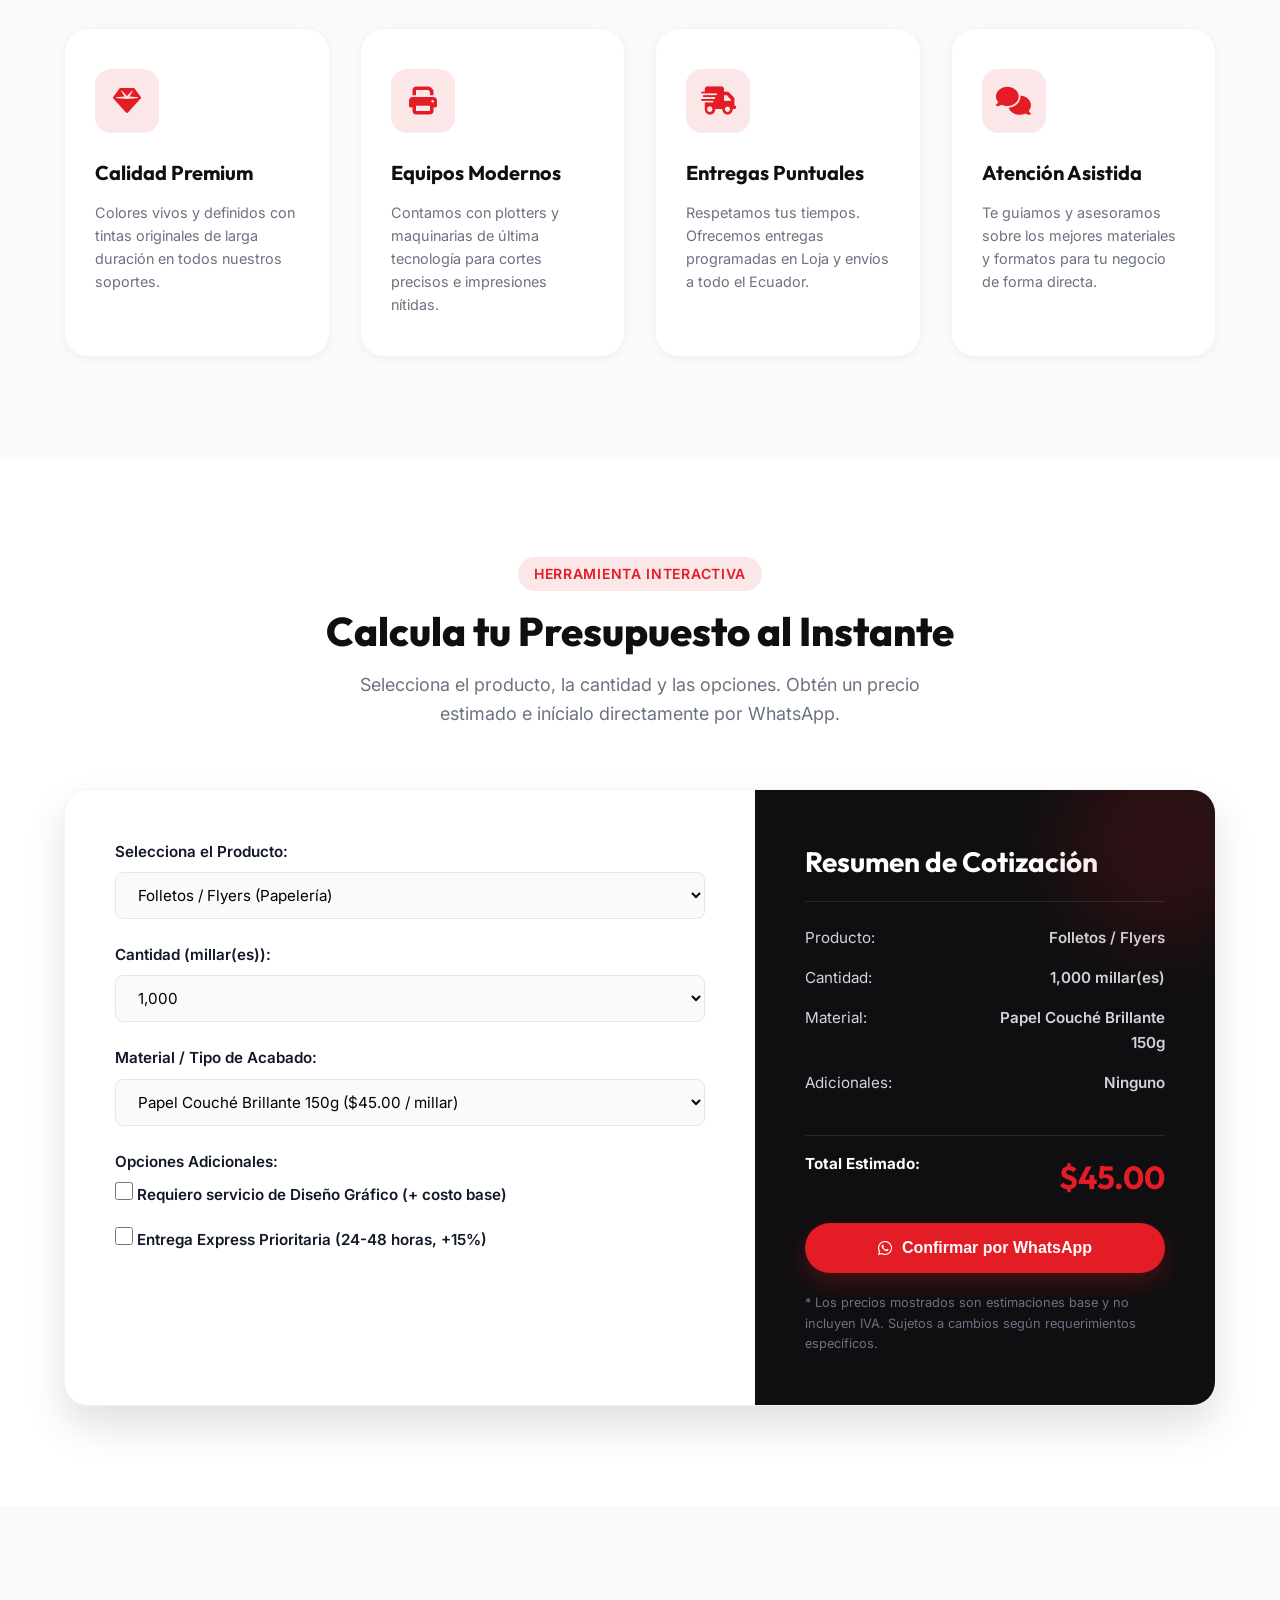
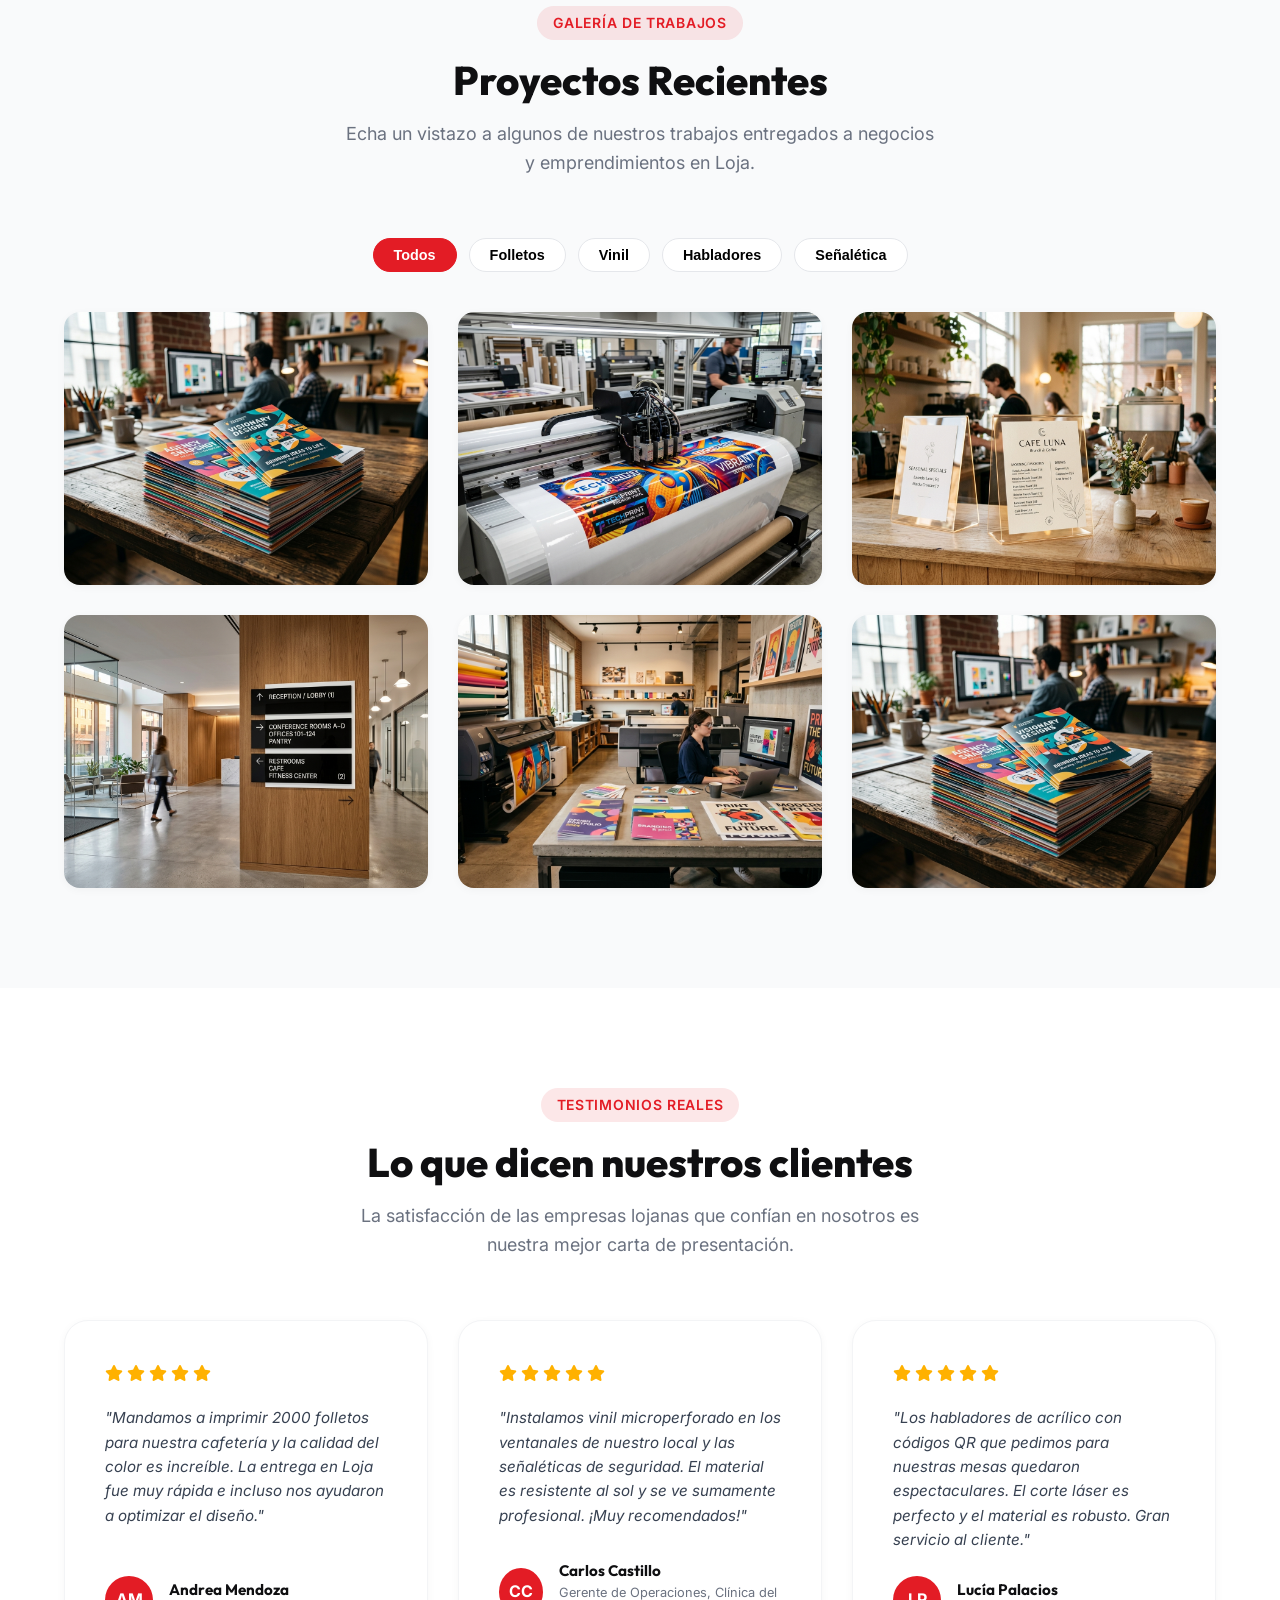
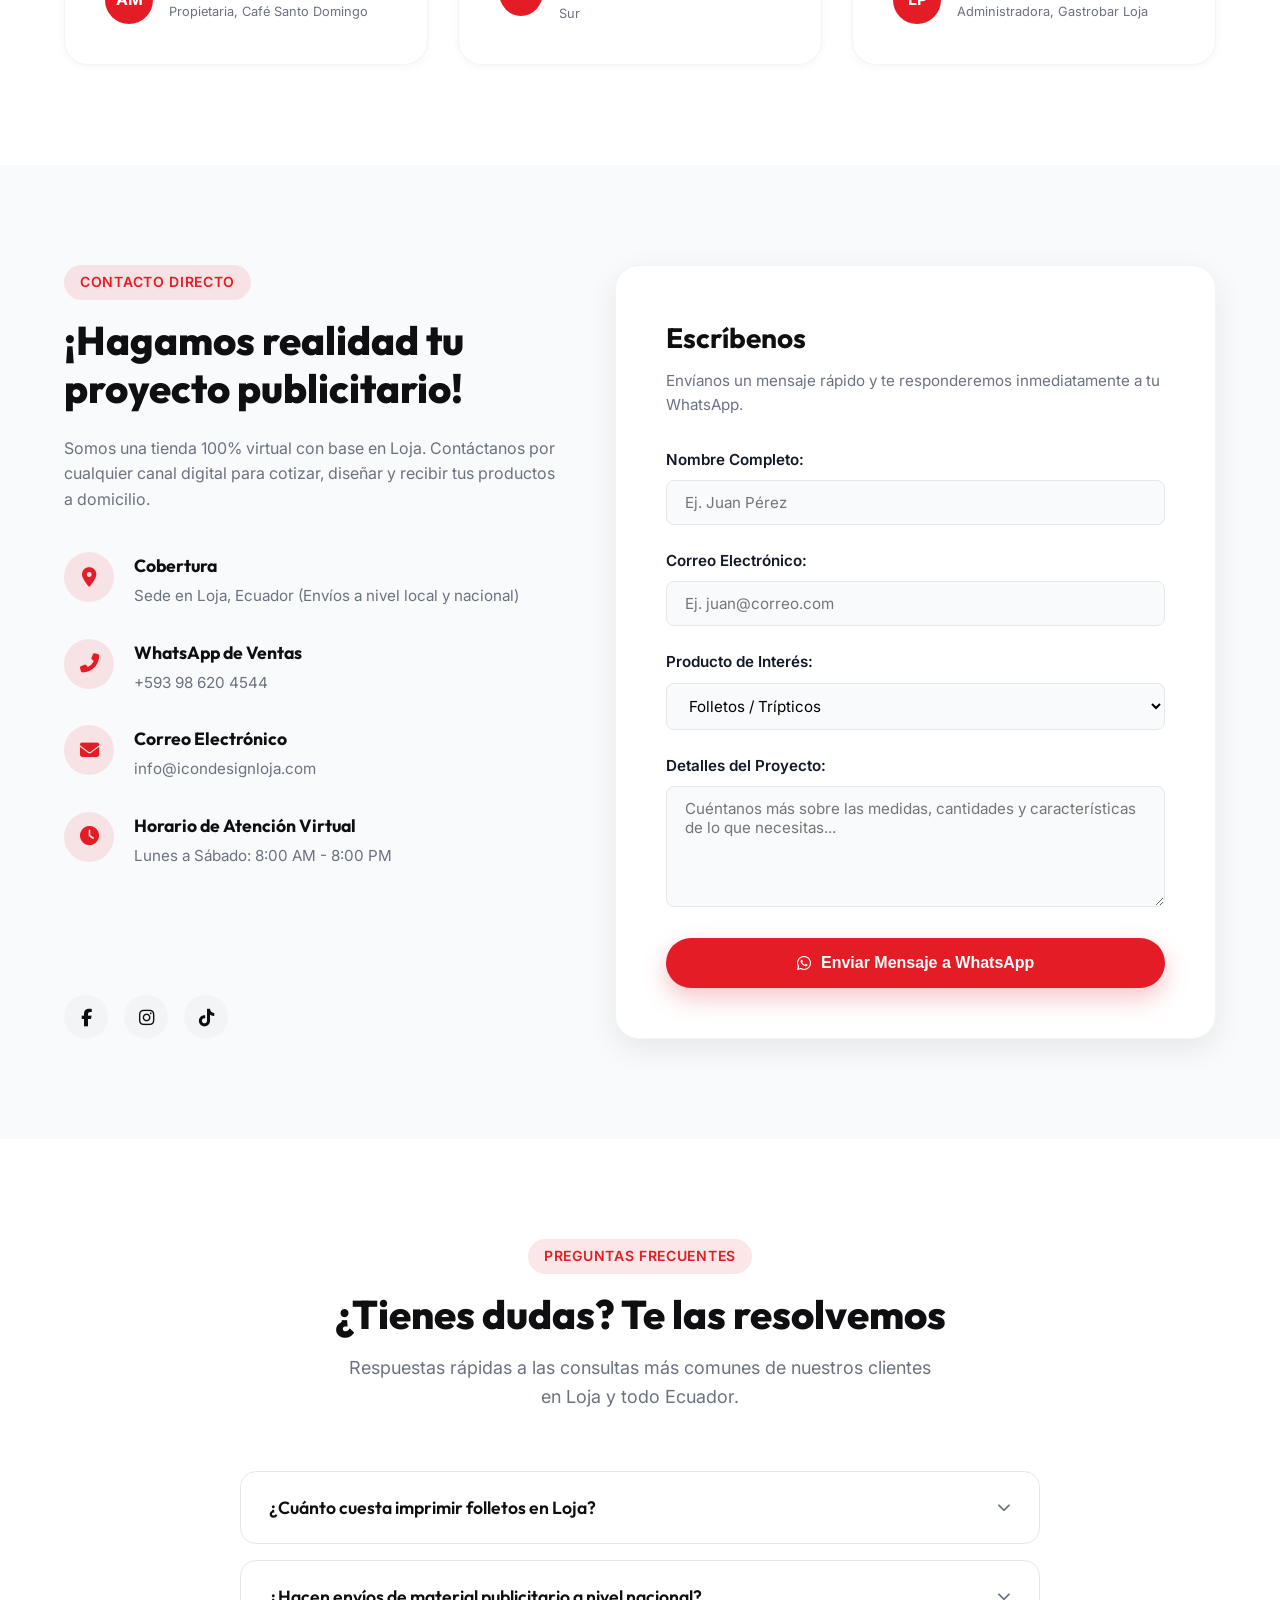
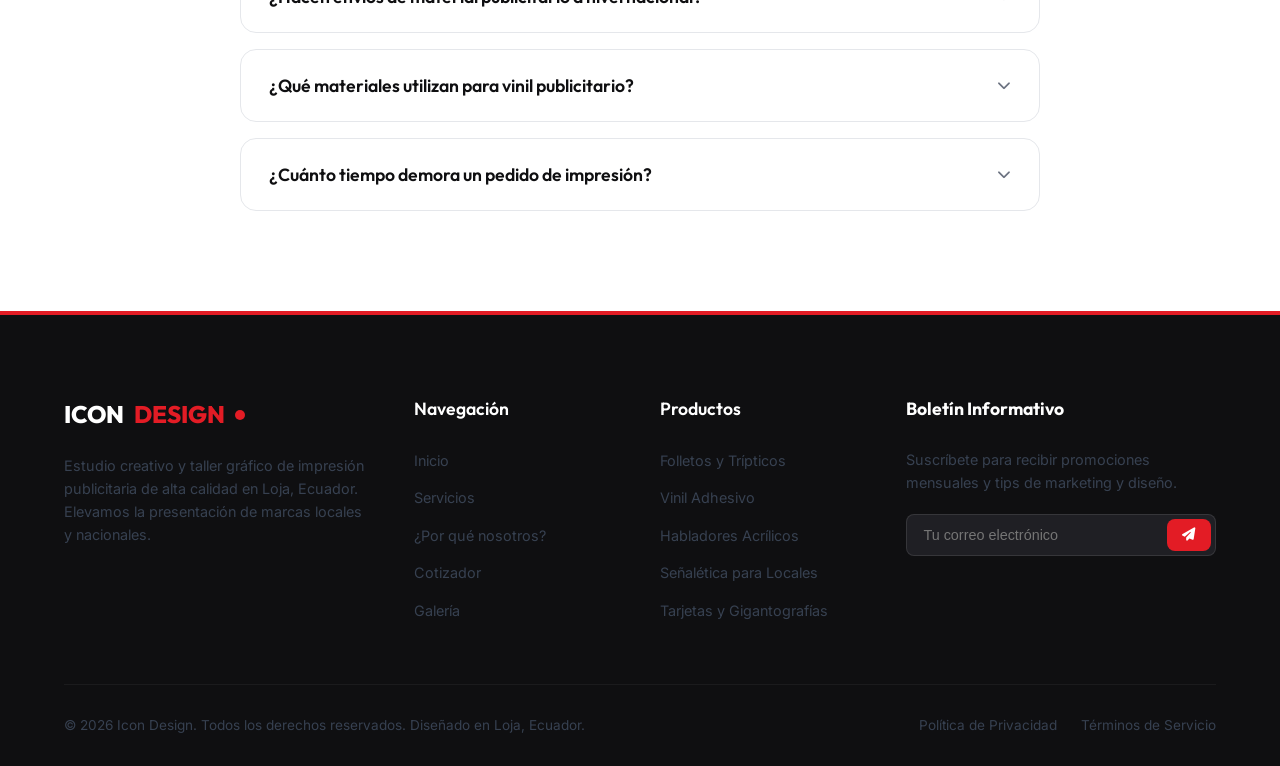
==== commit 4fc8394a: "feat: initialize project structure with foundational CSS, JS, and asset configuration" ====
--- a/index.html
+++ b/index.html
@@ -38,8 +38,12 @@
     <meta name="twitter:image" content="https://www.icondesignloja.com/assets/hero.jpg">
     <meta name="twitter:image:alt" content="Icon Design - Estudio de impresión publicitaria en Loja">
     
-    <!-- Favicon -->
-    <link rel="shortcut icon" href="favicon.ico" type="image/x-icon">
+    <!-- Favicon – multi-format for all browsers -->
+    <link rel="icon" href="favicon.svg" type="image/svg+xml">
+    <link rel="icon" href="favicon.ico" type="image/x-icon" sizes="any">
+    <link rel="apple-touch-icon" href="favicon.svg">
+    <meta name="msapplication-TileColor" content="#e31c25">
+    <link rel="manifest" href="site.webmanifest">
     
     <!-- Preconnect para recursos externos -->
     <link rel="preconnect" href="https://cdnjs.cloudflare.com" crossorigin>
@@ -889,7 +893,7 @@
             </div>
             
             <div class="footer-bottom">
-                <p>&copy; 2026 Icon Design. Todos los derechos reservados. Diseñado en Loja, Ecuador.</p>
+                <p>&copy; <span id="footerYear">2026</span> Icon Design. Todos los derechos reservados. Diseñado en Loja, Ecuador.</p>
                 <div class="footer-bottom-links">
                     <a href="#">Política de Privacidad</a>
                     <a href="#">Términos de Servicio</a>
@@ -899,11 +903,13 @@
     </footer>
 
     <!-- Floating WhatsApp Button -->
-    <a href="https://wa.me/593986204544?text=Hola%20Icon%20Design,%20quisiera%20hacer%20una%20consulta." target="_blank" rel="noopener noreferrer" class="whatsapp-float" aria-label="Escríbenos por WhatsApp" id="floatingWhatsappIcon">
+    <a href="https://wa.me/593986204544?text=Hola%20Icon%20Design,%20quisiera%20hacer%20una%20consulta." target="_blank" rel="noopener noreferrer" class="whatsapp-float" aria-label="Escríbenos por WhatsApp" id="floatingWhatsappIcon" style="position:fixed;">
         <i class="fab fa-whatsapp"></i>
     </a>
 
+    <!-- Dynamic footer year -->
+    <script>document.getElementById('footerYear').textContent = new Date().getFullYear();</script>
     <!-- Custom JS -->
-    <script src="js/main.js"></script>
+    <script src="js/main.js" defer></script>
 </body>
 </html>
--- a/css/style.css
+++ b/css/style.css
@@ -1478,3 +1478,258 @@
         padding: 30px 20px;
     }
 }
+
+/* ============================================================
+   SCROLL PROGRESS BAR
+   ============================================================ */
+#scrollProgressBar {
+    position: fixed;
+    top: 0;
+    left: 0;
+    height: 3px;
+    width: 0%;
+    background: linear-gradient(90deg, var(--primary), #ff6b6b);
+    z-index: 2000;
+    transition: width 0.1s linear;
+    border-radius: 0 3px 3px 0;
+}
+
+/* ============================================================
+   BACK TO TOP BUTTON
+   ============================================================ */
+#backToTopBtn {
+    position: fixed;
+    bottom: 100px;
+    right: 30px;
+    width: 48px;
+    height: 48px;
+    background-color: var(--dark);
+    color: var(--light);
+    border: none;
+    border-radius: 50%;
+    cursor: pointer;
+    font-size: 1rem;
+    display: flex;
+    align-items: center;
+    justify-content: center;
+    z-index: 998;
+    box-shadow: var(--shadow-md);
+    opacity: 0;
+    transform: translateY(20px) scale(0.8);
+    pointer-events: none;
+    transition: opacity 0.3s ease, transform 0.3s ease, background-color 0.3s ease;
+}
+#backToTopBtn.visible {
+    opacity: 1;
+    transform: translateY(0) scale(1);
+    pointer-events: auto;
+}
+#backToTopBtn:hover {
+    background-color: var(--primary);
+    transform: translateY(-3px) scale(1.05);
+}
+
+/* ============================================================
+   TOAST NOTIFICATION SYSTEM
+   ============================================================ */
+#toastContainer {
+    position: fixed;
+    top: 100px;
+    right: 20px;
+    z-index: 3000;
+    display: flex;
+    flex-direction: column;
+    gap: 10px;
+    pointer-events: none;
+}
+
+.toast {
+    display: flex;
+    align-items: center;
+    gap: 12px;
+    padding: 14px 20px;
+    background-color: var(--dark);
+    color: var(--light);
+    border-radius: var(--border-radius-sm);
+    box-shadow: var(--shadow-lg);
+    font-size: 0.9rem;
+    font-weight: 500;
+    min-width: 280px;
+    max-width: 360px;
+    pointer-events: all;
+    opacity: 0;
+    transform: translateX(40px);
+    transition: opacity 0.35s ease, transform 0.35s ease;
+    border-left: 4px solid var(--primary);
+}
+.toast.visible {
+    opacity: 1;
+    transform: translateX(0);
+}
+.toast-success { border-left-color: #22c55e; }
+.toast-success i { color: #22c55e; }
+.toast-error   { border-left-color: var(--primary); }
+.toast-error   i { color: var(--primary); }
+.toast-info    { border-left-color: #3b82f6; }
+.toast-info    i { color: #3b82f6; }
+.toast-warning { border-left-color: #f59e0b; }
+.toast-warning i { color: #f59e0b; }
+.toast span { flex: 1; }
+.toast-close {
+    background: none;
+    border: none;
+    color: var(--gray-500);
+    cursor: pointer;
+    font-size: 0.8rem;
+    padding: 2px;
+    display: flex;
+    align-items: center;
+    transition: color 0.2s ease;
+}
+.toast-close:hover { color: var(--light); }
+
+/* ============================================================
+   LIGHTBOX
+   ============================================================ */
+#lightboxOverlay {
+    position: fixed;
+    inset: 0;
+    background: rgba(0, 0, 0, 0.92);
+    z-index: 4000;
+    display: flex;
+    align-items: center;
+    justify-content: center;
+    gap: 20px;
+    opacity: 0;
+    pointer-events: none;
+    transition: opacity 0.3s ease;
+    padding: 20px;
+}
+#lightboxOverlay.active {
+    opacity: 1;
+    pointer-events: all;
+}
+#lightboxContent {
+    max-width: 900px;
+    width: 100%;
+    text-align: center;
+}
+#lightboxImg {
+    max-height: 80vh;
+    max-width: 100%;
+    border-radius: var(--border-radius-md);
+    box-shadow: 0 30px 60px rgba(0,0,0,0.6);
+    object-fit: contain;
+}
+#lightboxCaption {
+    color: var(--gray-300);
+    margin-top: 12px;
+    font-size: 0.95rem;
+    font-weight: 500;
+}
+#lightboxClose,
+#lightboxPrev,
+#lightboxNext {
+    background: rgba(255,255,255,0.1);
+    border: 1px solid rgba(255,255,255,0.15);
+    color: var(--light);
+    border-radius: 50%;
+    width: 48px;
+    height: 48px;
+    font-size: 1.1rem;
+    cursor: pointer;
+    display: flex;
+    align-items: center;
+    justify-content: center;
+    transition: background 0.2s ease, transform 0.2s ease;
+    flex-shrink: 0;
+}
+#lightboxClose {
+    position: absolute;
+    top: 20px;
+    right: 20px;
+    border-radius: var(--border-radius-sm);
+    width: 44px;
+    height: 44px;
+}
+#lightboxPrev:hover,
+#lightboxNext:hover,
+#lightboxClose:hover {
+    background: var(--primary);
+    border-color: var(--primary);
+    transform: scale(1.05);
+}
+
+/* ============================================================
+   FORM VALIDATION STATES
+   ============================================================ */
+.form-control.valid {
+    border-color: #22c55e;
+    background-color: rgba(34, 197, 94, 0.04);
+}
+.form-control.invalid {
+    border-color: var(--primary);
+    background-color: rgba(227, 28, 37, 0.04);
+}
+.field-error {
+    display: block;
+    margin-top: 4px;
+    font-size: 0.8rem;
+    color: var(--primary);
+    font-weight: 500;
+}
+
+/* ============================================================
+   WHATSAPP FLOAT TOOLTIP
+   ============================================================ */
+.wa-tooltip {
+    position: absolute;
+    right: 70px;
+    top: 50%;
+    transform: translateY(-50%) scale(0.8);
+    background: var(--dark);
+    color: var(--light);
+    padding: 8px 14px;
+    border-radius: var(--border-radius-sm);
+    font-size: 0.85rem;
+    font-weight: 600;
+    white-space: nowrap;
+    pointer-events: none;
+    opacity: 0;
+    transition: opacity 0.3s ease, transform 0.3s ease;
+    box-shadow: var(--shadow-md);
+}
+.wa-tooltip::after {
+    content: '';
+    position: absolute;
+    right: -6px;
+    top: 50%;
+    transform: translateY(-50%);
+    border: 6px solid transparent;
+    border-left-color: var(--dark);
+    border-right: none;
+}
+.wa-tooltip.show {
+    opacity: 1;
+    transform: translateY(-50%) scale(1);
+}
+
+/* ============================================================
+   KEYBOARD NAVIGATION – only show focus ring on keyboard nav
+   ============================================================ */
+.using-mouse *:focus { outline: none !important; }
+*:focus-visible {
+    outline: 2px solid var(--primary);
+    outline-offset: 3px;
+    border-radius: 4px;
+}
+
+/* ============================================================
+   LOADING SHIMMER for images (optional progressive enhancement)
+   ============================================================ */
+.gallery-item img,
+.service-img-wrapper img,
+.hero-image-wrapper img {
+    background: linear-gradient(90deg, var(--gray-100) 25%, var(--gray-200) 50%, var(--gray-100) 75%);
+    background-size: 200% 100%;
+}
